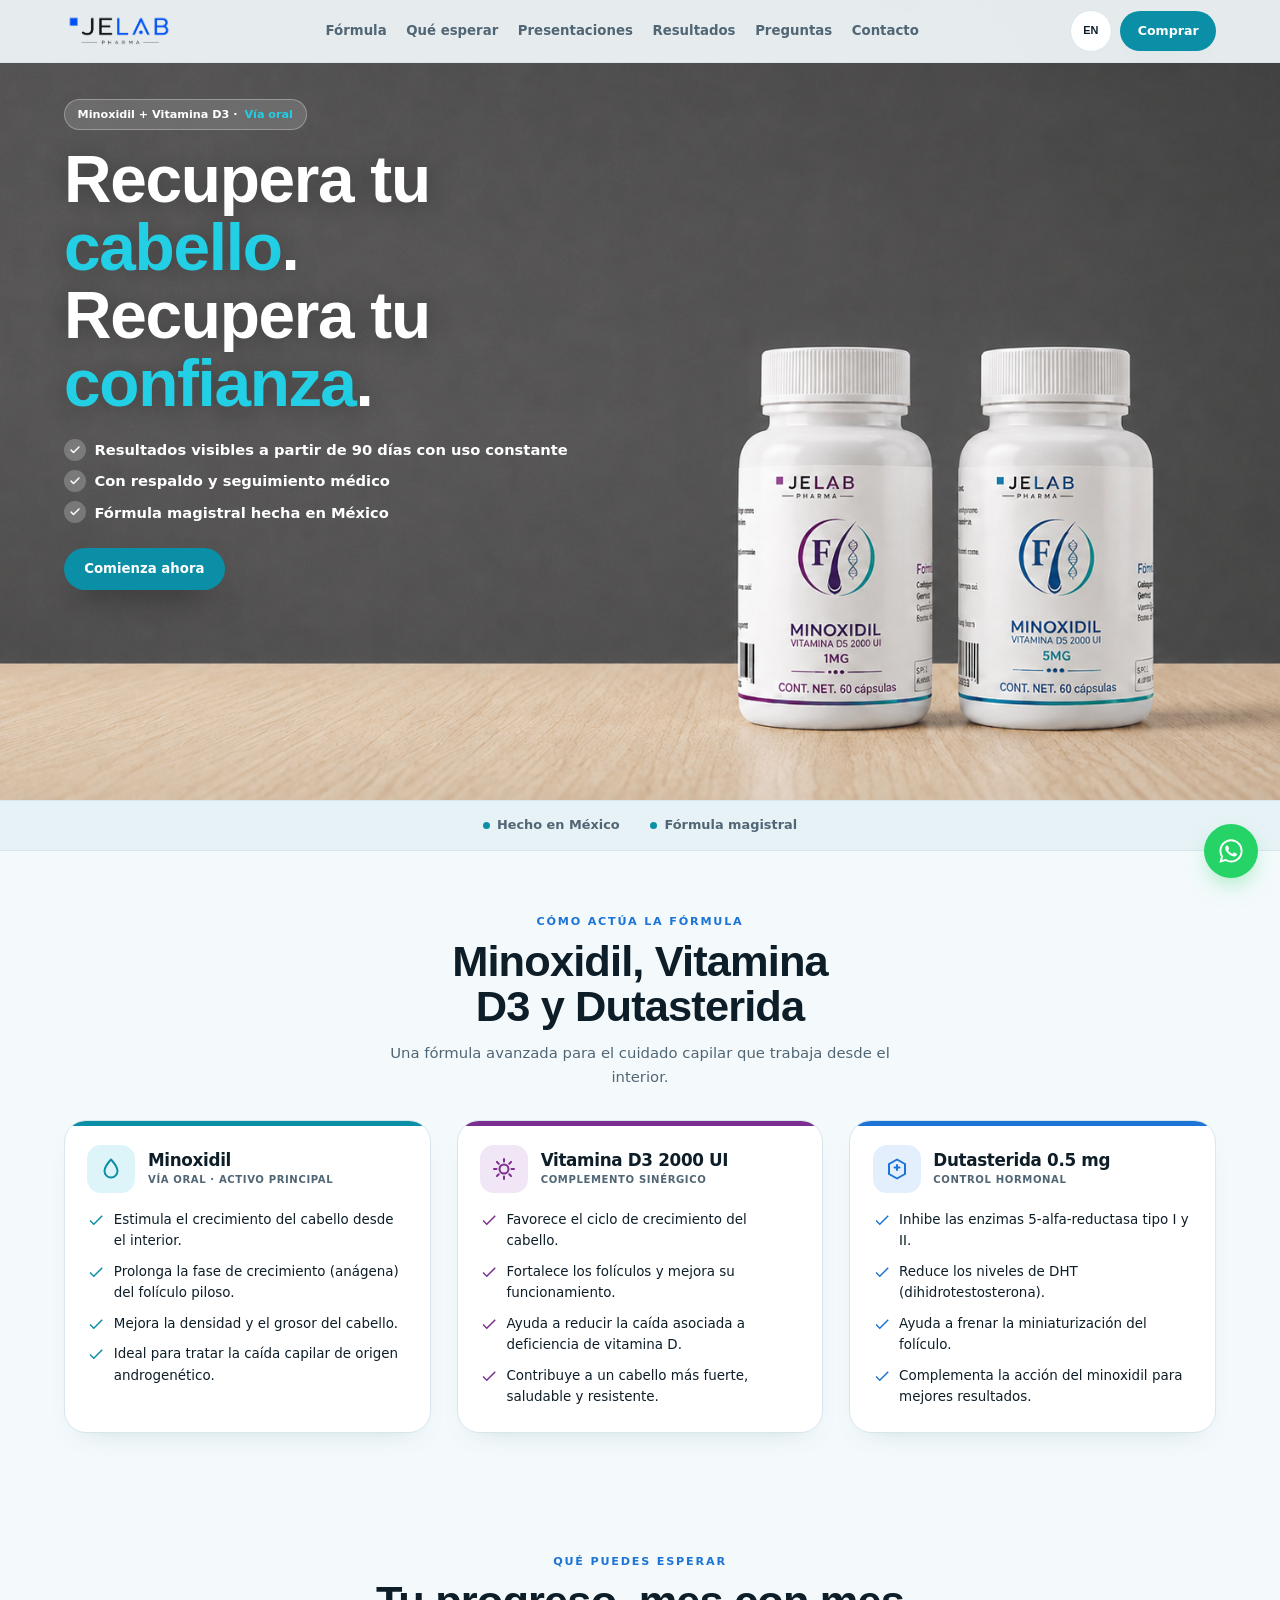
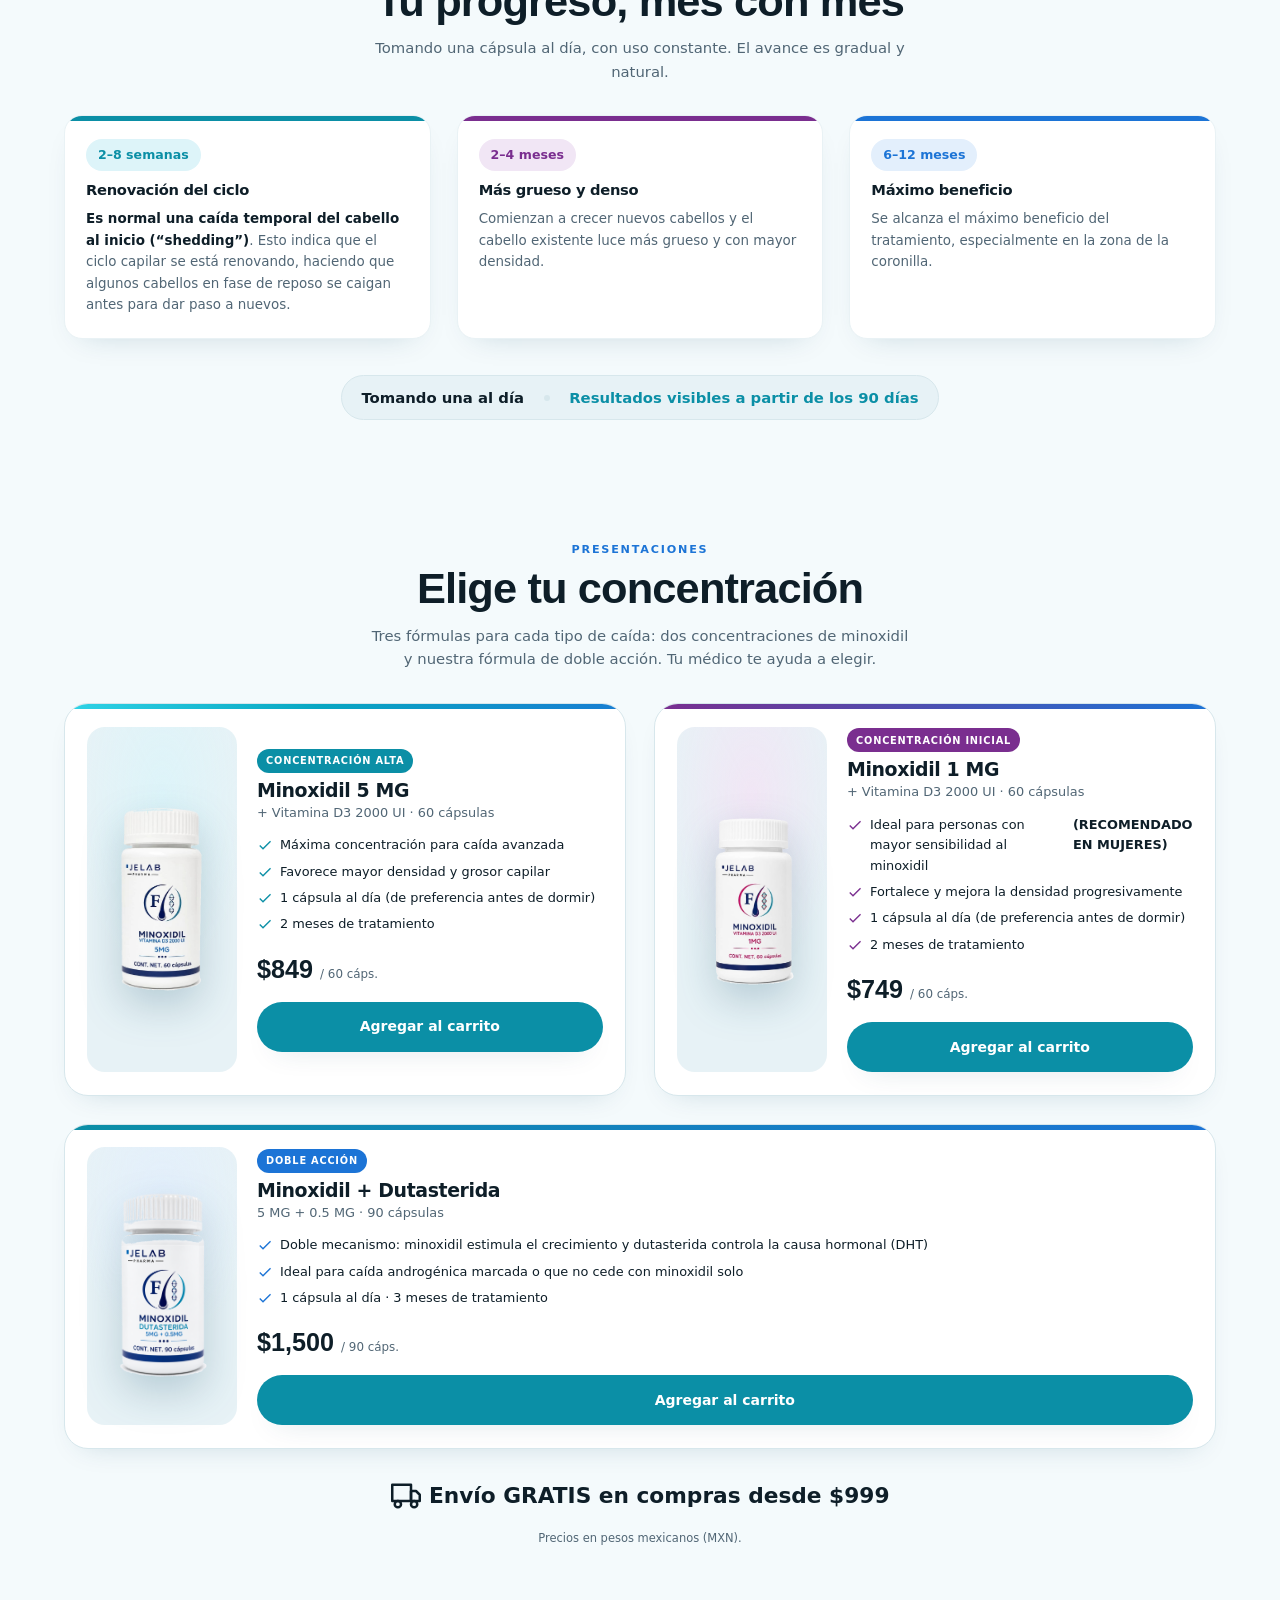
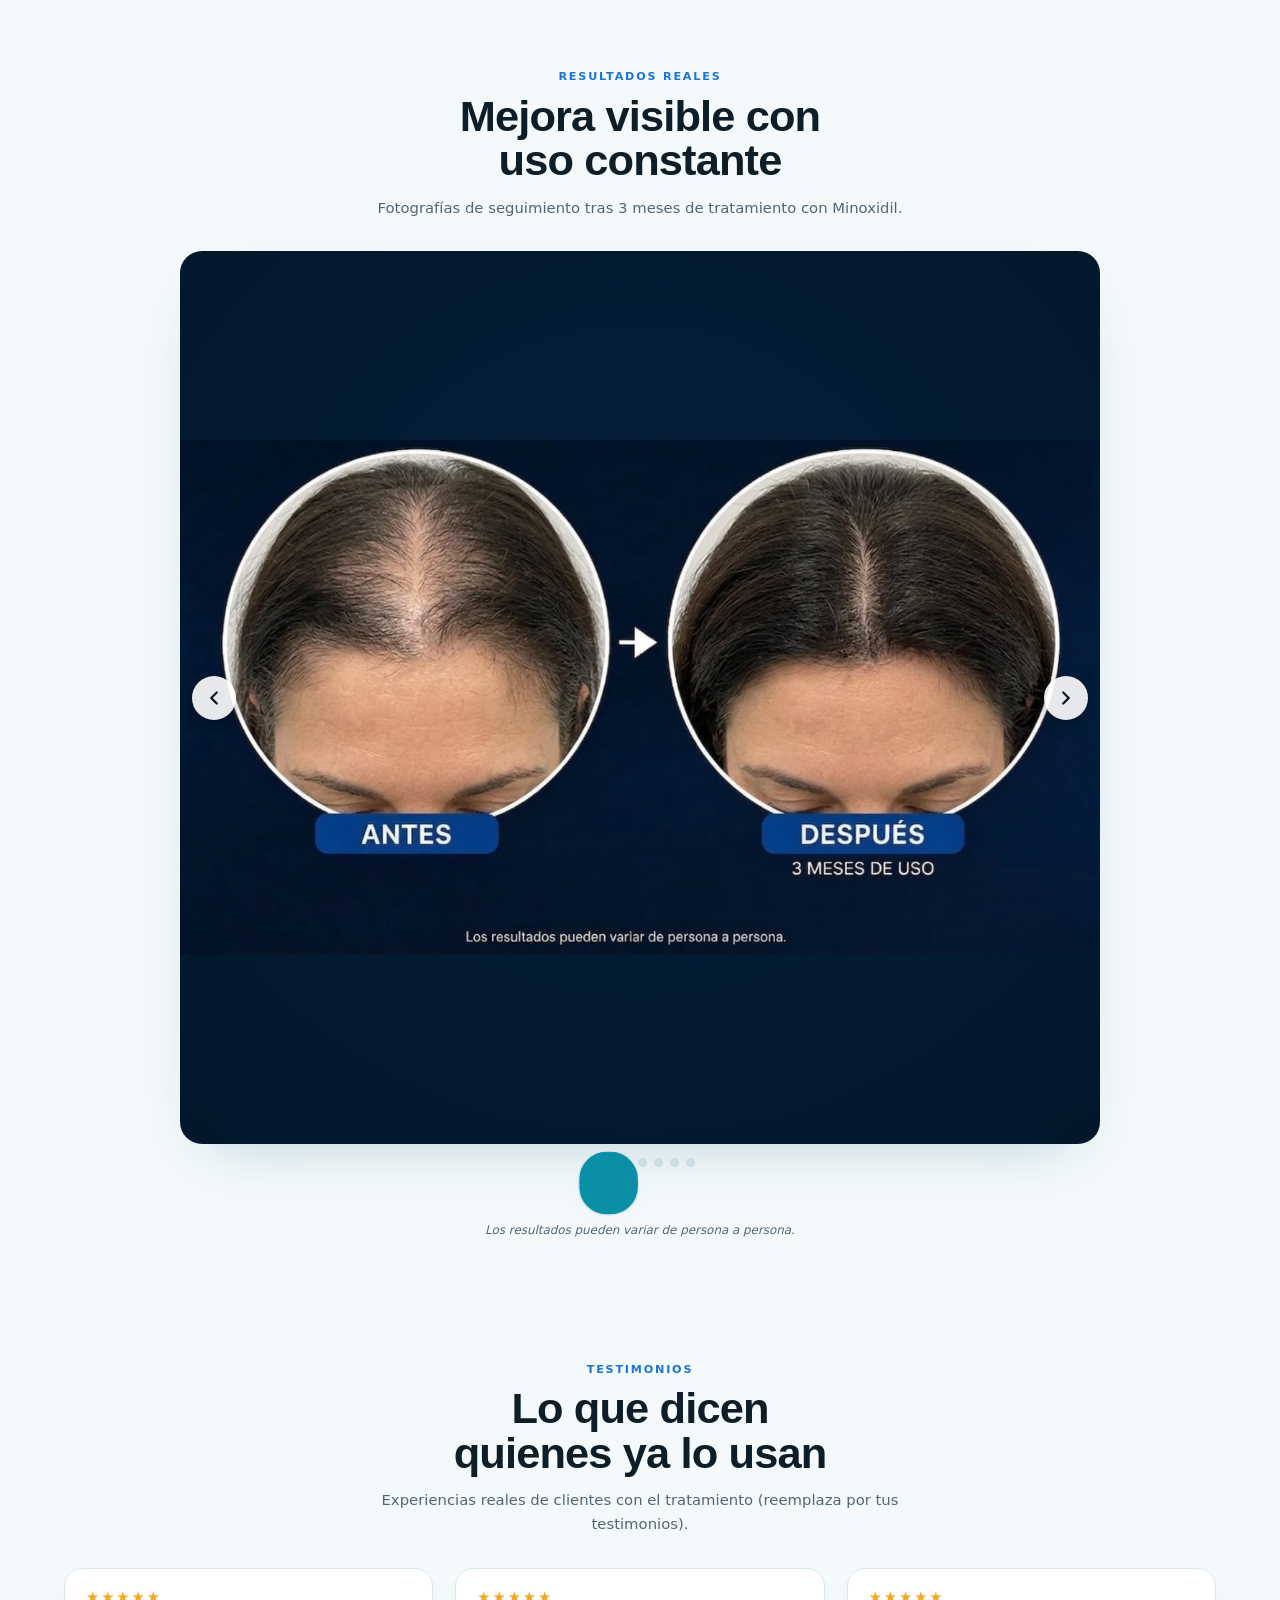
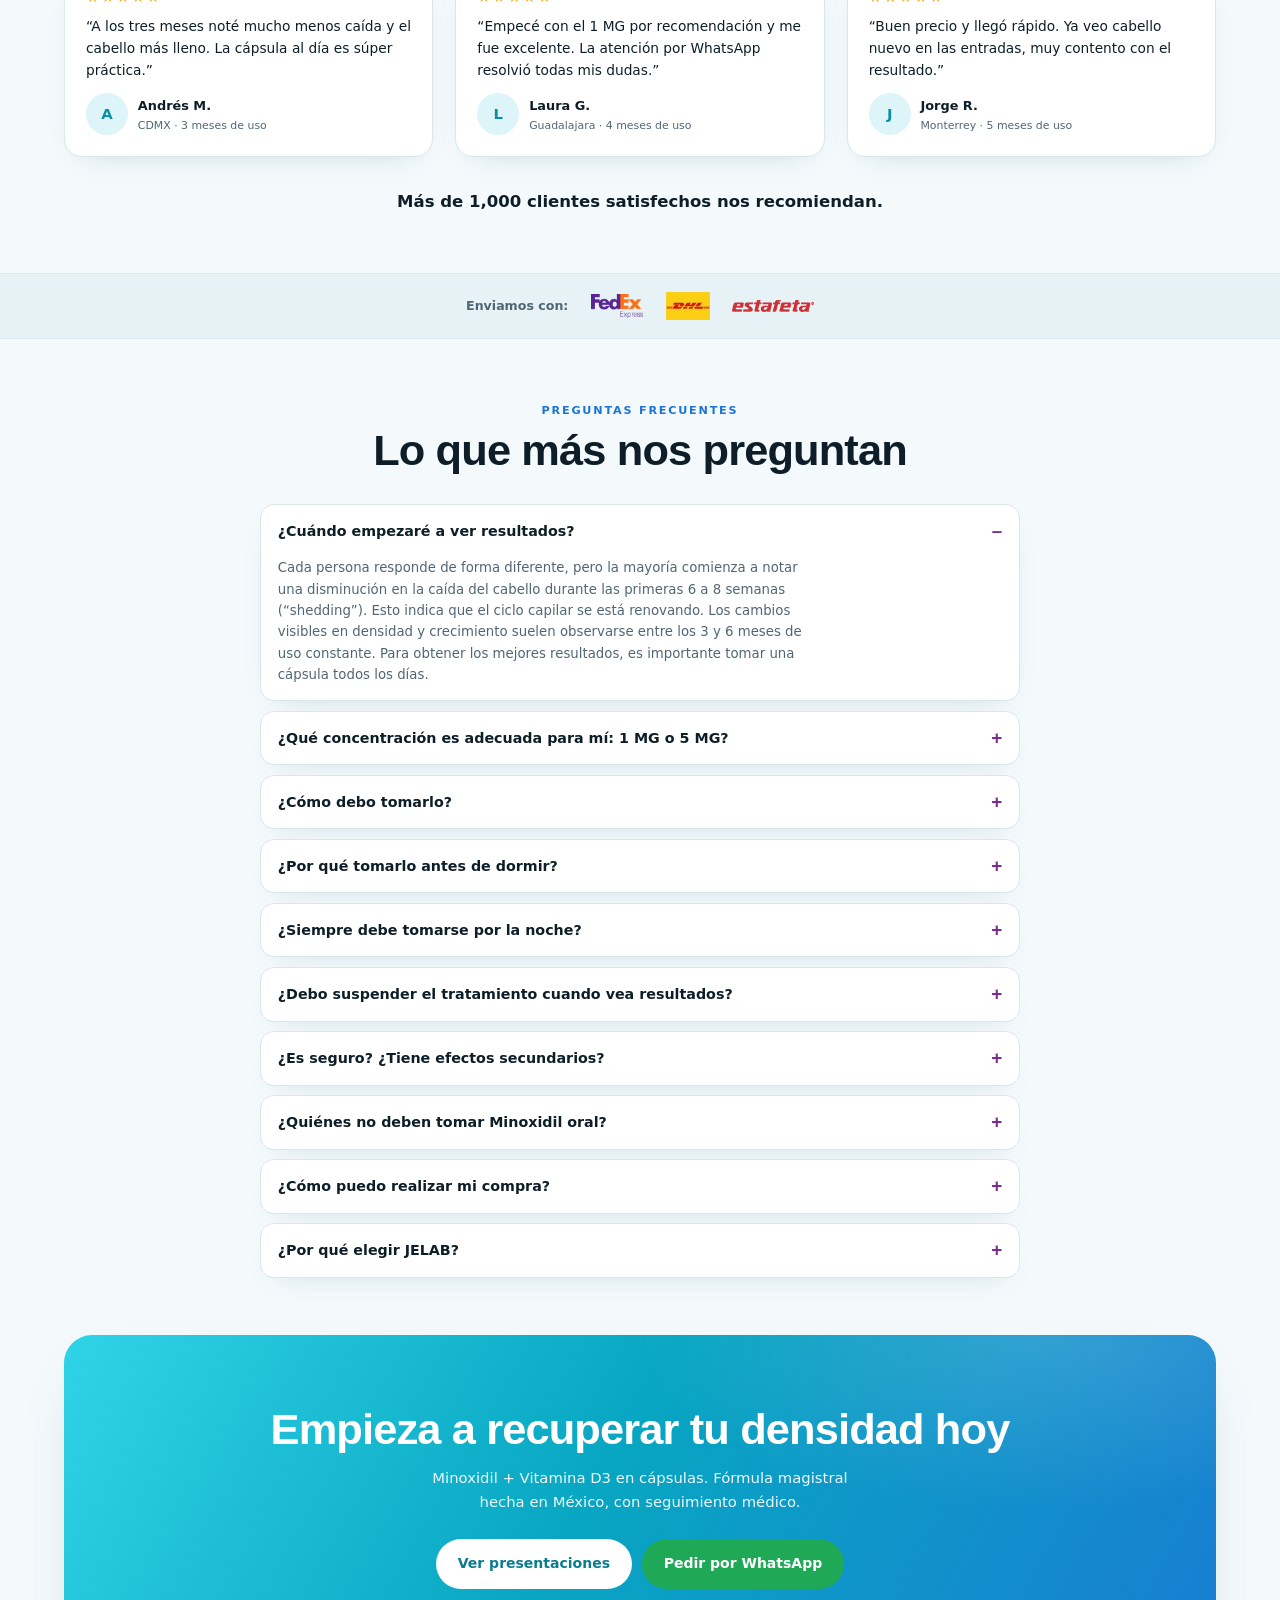
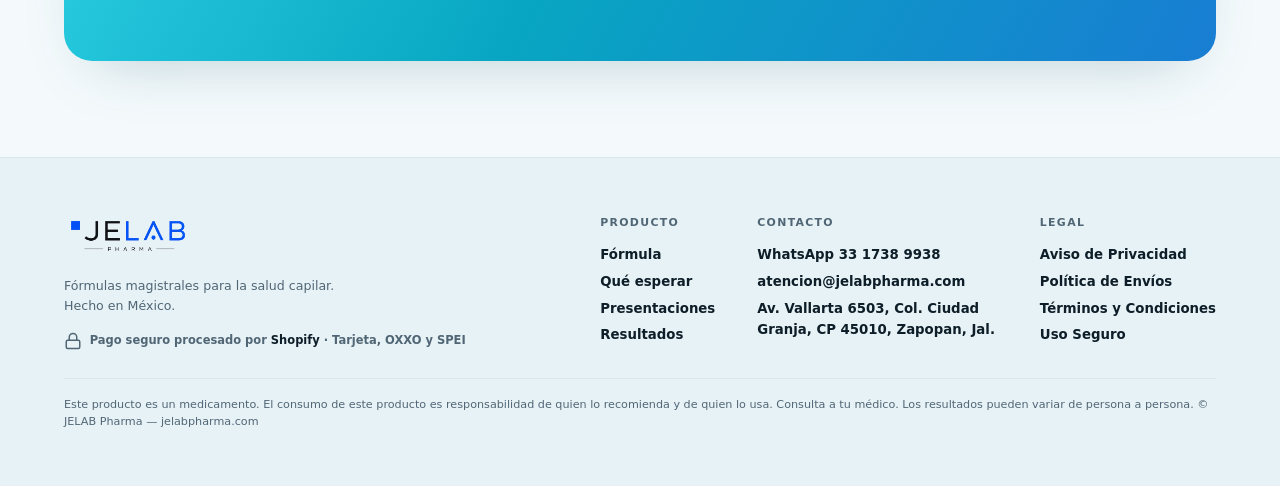
==== index.html @ 56bf8a20 "Dutasterida: fondo transparente + cuadrito de activo en la fórmula - assets/dutasterida.png: quita e" ====
<!doctype html>
<html lang="es">
<head>
<meta charset="utf-8">
<meta name="viewport" content="width=device-width, initial-scale=1">
<meta name="theme-color" content="#F4FAFC">
<title>Minoxidil oral + Vitamina D3 en cápsulas | JELAB Pharma México</title>
<meta name="description" content="Minoxidil oral con Vitamina D3 en cápsulas: una toma al día para frenar la caída y recuperar densidad del cabello. Fórmula magistral hecha en México. Envío a todo el país.">
<meta name="keywords" content="minoxidil, minoxidil oral, minoxidil en cápsulas, minoxidil pastillas, minoxidil con vitamina D3, minoxidil 5 mg, minoxidil 1 mg, caída del cabello, tratamiento capilar, alopecia, minoxidil México, JELAB Pharma">
<meta name="author" content="JELAB Pharma">
<meta name="robots" content="index, follow, max-image-preview:large">
<link rel="canonical" href="https://jelabpharma.com/">
<link rel="icon" href="favicon.png">

<!-- Meta (Facebook) Pixel Code -->
<script>
!function(f,b,e,v,n,t,s)
{if(f.fbq)return;n=f.fbq=function(){n.callMethod?
n.callMethod.apply(n,arguments):n.queue.push(arguments)};
if(!f._fbq)f._fbq=n;n.push=n;n.loaded=!0;n.version='2.0';
n.queue=[];t=b.createElement(e);t.async=!0;
t.src=v;s=b.getElementsByTagName(e)[0];
s.parentNode.insertBefore(t,s)}(window, document,'script',
'https://connect.facebook.net/en_US/fbevents.js');
fbq('init', '4634208460238734');
fbq('track', 'PageView');
</script>
<noscript><img height="1" width="1" style="display:none"
src="https://www.facebook.com/tr?id=4634208460238734&ev=PageView&noscript=1"/></noscript>
<!-- End Meta Pixel Code -->

<!-- Open Graph / redes sociales -->
<meta property="og:type" content="website">
<meta property="og:site_name" content="JELAB Pharma">
<meta property="og:title" content="Minoxidil oral + Vitamina D3 en cápsulas | JELAB Pharma">
<meta property="og:description" content="Minoxidil oral con Vitamina D3, una toma al día para frenar la caída y recuperar densidad. Fórmula magistral hecha en México.">
<meta property="og:url" content="https://jelabpharma.com/">
<meta property="og:image" content="https://jelabpharma.com/assets/hero-desktop.png">
<meta property="og:locale" content="es_MX">
<meta name="twitter:card" content="summary_large_image">
<meta name="twitter:title" content="Minoxidil oral + Vitamina D3 en cápsulas | JELAB Pharma">
<meta name="twitter:description" content="Minoxidil oral con Vitamina D3, una toma al día. Fórmula magistral hecha en México.">
<meta name="twitter:image" content="https://jelabpharma.com/assets/hero-desktop.png">

<!-- Datos estructurados (para que Google entienda tu marca y productos) -->
<script type="application/ld+json">
{
  "@context":"https://schema.org",
  "@graph":[
    {
      "@type":"Organization",
      "@id":"https://jelabpharma.com/#org",
      "name":"JELAB Pharma",
      "url":"https://jelabpharma.com/",
      "logo":"https://jelabpharma.com/assets/logo-jelab.png",
      "email":"atencion@jelabpharma.com",
      "address":{"@type":"PostalAddress","streetAddress":"Av. Vallarta 6503, Col. Ciudad Granja","addressLocality":"Zapopan","addressRegion":"Jalisco","postalCode":"45010","addressCountry":"MX"},
      "contactPoint":{"@type":"ContactPoint","telephone":"+52-33-1738-9938","contactType":"customer service","areaServed":"MX","availableLanguage":["es"]}
    },
    {
      "@type":"WebSite",
      "@id":"https://jelabpharma.com/#website",
      "url":"https://jelabpharma.com/",
      "name":"JELAB Pharma",
      "inLanguage":"es-MX",
      "publisher":{"@id":"https://jelabpharma.com/#org"}
    },
    {
      "@type":"Product",
      "name":"Minoxidil 5 MG + Vitamina D3 2000 UI — 60 cápsulas",
      "image":"https://jelabpharma.com/assets/img04.png",
      "description":"Minoxidil oral 5 mg con Vitamina D3 2000 UI. Una cápsula al día para caída avanzada. 60 cápsulas (2 meses de tratamiento).",
      "brand":{"@type":"Brand","name":"JELAB Pharma"},
      "category":"Tratamiento capilar",
      "offers":{"@type":"Offer","price":"849","priceCurrency":"MXN","availability":"https://schema.org/InStock","url":"https://jelabpharma.com/tienda.html"}
    },
    {
      "@type":"Product",
      "name":"Minoxidil 1 MG + Vitamina D3 2000 UI — 60 cápsulas",
      "image":"https://jelabpharma.com/assets/img06.png",
      "description":"Minoxidil oral 1 mg con Vitamina D3 2000 UI, ideal para mayor sensibilidad (recomendado en mujeres). 60 cápsulas (2 meses de tratamiento).",
      "brand":{"@type":"Brand","name":"JELAB Pharma"},
      "category":"Tratamiento capilar",
      "offers":{"@type":"Offer","price":"749","priceCurrency":"MXN","availability":"https://schema.org/InStock","url":"https://jelabpharma.com/tienda.html"}
    },
    {
      "@type":"Product",
      "name":"Minoxidil 5 MG + Dutasterida 0.5 MG — 90 cápsulas",
      "image":"https://jelabpharma.com/assets/dutasterida.png",
      "description":"Fórmula de doble acción: Minoxidil 5 mg estimula el crecimiento y Dutasterida 0.5 mg controla la causa hormonal (reduce DHT). Para caída de origen androgénico. 90 cápsulas.",
      "brand":{"@type":"Brand","name":"JELAB Pharma"},
      "category":"Tratamiento capilar",
      "offers":{"@type":"Offer","price":"1500","priceCurrency":"MXN","availability":"https://schema.org/InStock","url":"https://jelabpharma.com/tienda.html"}
    }
  ]
}
</script>
<style>
  /* ====================== TOKENS (aqua · solo claro) ====================== */
  :root{
    color-scheme: light;
    --bg:#F4FAFC;          /* blanco frío */
    --bg-2:#E7F2F6;        /* banda aqua sutil */
    --surface:#FFFFFF;     /* tarjetas */
    --tint-v:#DDF4F9;      /* tinte aqua muy claro */
    --tint-m:#E3EFFC;      /* tinte azul muy claro */
    --ink:#0E1E28;         /* casi negro azulado */
    --ink-2:#516675;
    --violet:#0B8FA6;      /* AQUA principal */
    --violet-bright:#22CFE4;
    --magenta:#1C74D6;     /* AZUL acento */
    --plum:#7A2E8F;        /* MORADO de marca (PDF) · solo detalles */
    --plum-tint:#F1E6F5;   /* tinte morado muy claro */
    --line:#D7E7EC;
    --line-2:#E9F2F5;
    --shadow:0 24px 60px -30px rgba(10,70,95,.28);
    --shadow-sm:0 12px 30px -18px rgba(10,70,95,.22);
    --grad:linear-gradient(120deg,#2FD3E6 0%,#08A6C2 46%,#1C74D6 112%);

    --display:"Arial Black","Arial Bold",Arial,system-ui,sans-serif;
    --sans:system-ui,-apple-system,"Segoe UI",Roboto,Helvetica,Arial,sans-serif;
    --edge:clamp(20px,5vw,72px);
    --maxw:1280px;
  }

  /* ====================== BASE ====================== */
  *{box-sizing:border-box}
  html{scroll-behavior:smooth;font-size:87.5%}   /* zoom-out global (~14px base) */
  body{margin:0;background:var(--bg);color:var(--ink);font-family:var(--sans);font-size:1.06rem;
    line-height:1.6;-webkit-font-smoothing:antialiased;overflow-x:hidden}
  h1,h2,h3{font-family:var(--display);font-weight:900;letter-spacing:-.02em;line-height:1.03;text-wrap:balance;margin:0}
  p{margin:0}
  a{color:inherit;text-decoration:none}
  img{max-width:100%;display:block}
  .wrap{max-width:var(--maxw);margin:0 auto;padding-inline:var(--edge)}
  .eyebrow{font-weight:700;font-size:.8rem;letter-spacing:.16em;text-transform:uppercase;color:var(--magenta)}
  .tnum{font-variant-numeric:tabular-nums}

  /* logo oficial JELAB (imagen) */
  .brand{display:inline-flex;align-items:center;text-decoration:none}
  .brand img{height:38px;width:auto;display:block}
  .foot-brand .brand img{height:44px}

  /* botones */
  .btn{display:inline-flex;align-items:center;gap:.5rem;font-weight:700;font-size:1rem;
    padding:.85rem 1.4rem;border-radius:999px;border:2px solid transparent;cursor:pointer;
    transition:transform .15s ease, box-shadow .15s ease, background .15s ease, filter .15s ease}
  .btn:focus-visible{outline:3px solid var(--violet-bright);outline-offset:3px}
  .btn-sm{font-size:.9rem;padding:.55rem 1.1rem;font-weight:600}
  .btn-primary{background:var(--violet);color:#fff;box-shadow:var(--shadow-sm)}
  .btn-primary:hover{transform:translateY(-2px);background:var(--violet-bright)}
  .btn-ghost{background:transparent;color:var(--ink);border-color:var(--line)}
  .btn-ghost:hover{border-color:var(--violet);color:var(--violet)}
  .btn-wa{background:#1FA855;color:#fff}
  .btn-wa:hover{transform:translateY(-2px);filter:brightness(1.07)}
  .btn-white{background:#fff;color:#0B7C90}
  .btn-white:hover{transform:translateY(-2px)}

  /* ====================== HEADER (transparente sobre el hero, blanco al scroll) ====================== */
  header.site{position:fixed;top:0;left:0;right:0;z-index:40;
    background:color-mix(in srgb,var(--bg) 92%,transparent);
    backdrop-filter:saturate(1.2) blur(10px);border-bottom:1px solid var(--line);
    transition:background .3s ease, border-color .3s ease, backdrop-filter .3s ease}
  .nav{display:flex;align-items:center;justify-content:space-between;gap:1rem;padding-block:.7rem}
  .nav-links{display:flex;gap:1.4rem;font-weight:600;font-size:.95rem;color:var(--ink-2)}
  .nav-links a:hover{color:var(--violet)}
  @media (max-width:860px){.nav-links{display:none}}
  section[id]{scroll-margin-top:74px}

  /* menú hamburguesa (móvil) */
  .nav-toggle{display:none;width:42px;height:42px;border-radius:999px;border:1.5px solid var(--line);
    background:var(--surface);color:var(--ink);cursor:pointer;place-items:center;
    transition:border-color .15s ease,color .15s ease}
  .nav-toggle:hover{border-color:var(--violet);color:var(--violet)}
  .nav-toggle[aria-expanded="true"]{border-color:var(--violet);color:var(--violet)}
  .nav-toggle svg{width:22px;height:22px}
  .mobile-nav{display:flex;flex-direction:column;background:var(--surface);
    border-top:1px solid transparent;padding:0 var(--edge);
    max-height:0;opacity:0;overflow:hidden;transform:translateY(-6px);pointer-events:none;
    transition:max-height .34s ease, opacity .26s ease, transform .34s ease, padding .34s ease, border-color .34s ease}
  .mobile-nav.open{max-height:80vh;opacity:1;transform:translateY(0);pointer-events:auto;
    padding:.3rem var(--edge) .8rem;border-top-color:var(--line)}
  .mobile-nav a{padding:.85rem .2rem;font-weight:700;font-size:1rem;color:var(--ink);
    border-bottom:1px solid var(--line-2)}
  .mobile-nav a:last-child{border-bottom:none}
  .mobile-nav a:hover{color:var(--violet)}
  @media (min-width:861px){.mobile-nav{display:none}}
  @media (max-width:860px){
    .nav-toggle{display:grid}
    .nav-buy{display:none}
  }

  .brand img{transition:filter .3s ease}
  .lang-btn{display:inline-grid;place-items:center;width:42px;height:42px;border-radius:999px;
    border:1.5px solid var(--line);background:var(--surface);color:var(--ink);
    font-weight:800;font-size:.78rem;cursor:pointer;line-height:1;
    transition:border-color .15s ease,color .15s ease}
  .lang-btn:hover{border-color:var(--violet);color:var(--violet)}

  /* ====================== HERO (imagen de fondo + blur al scroll) ====================== */
  .hero{position:relative;min-height:min(92vh,800px);display:flex;align-items:flex-start;
    overflow:hidden;padding-top:clamp(84px,11vh,130px);padding-bottom:clamp(40px,7vh,90px);isolation:isolate}
  .hero-bg{position:absolute;inset:0;z-index:0;
    background:#d3d5d7 url("assets/hero-desktop.png") center 78%/cover no-repeat;
    transform-origin:50% 50%;will-change:filter,opacity,transform}
  @media (max-width:760px){
    /* respeta el largo real de la imagen vertical (648x1398) */
    .hero{min-height:0;aspect-ratio:648 / 1398}
    .hero-bg{background-image:url("assets/hero-mobile.jpg");
      background-position:center top;background-size:cover}
  }
  .hero > .wrap{width:100%}
  .hero-inner{position:relative;z-index:2;width:min(740px,100%);color:#fff}

  .kicker{display:inline-flex;align-items:center;gap:.5rem;background:rgba(255,255,255,.14);
    border:1px solid rgba(255,255,255,.30);padding:.4rem .9rem;border-radius:999px;font-weight:700;
    font-size:.8rem;color:#fff;margin-bottom:1.15rem;backdrop-filter:blur(6px)}
  .kicker b{color:var(--violet-bright)}
  .hero h1{font-size:clamp(2.1rem,6.4vw,4.7rem);text-wrap:balance;color:#fff;
    text-shadow:0 2px 26px rgba(0,0,0,.30);overflow-wrap:break-word;max-width:13ch}
  .hero h1 .hl{color:var(--violet-bright)}
  .hero .hero-checks{display:flex;flex-direction:column;gap:.55rem;margin-top:1.5rem}
  .hero .hero-checks span{display:flex;align-items:center;gap:.6rem;font-weight:600;
    font-size:clamp(.94rem,1.6vw,1.05rem);color:#fff}
  .hero .hero-checks .ck{width:22px;height:22px;border-radius:50%;background:rgba(255,255,255,.22);
    color:#fff;display:grid;place-items:center;flex:0 0 auto}
  .hero-cta{display:flex;flex-wrap:wrap;gap:.7rem;margin-top:1.7rem}
  .hero-cta .btn{padding:.6rem 1.3rem;font-size:.95rem}
  .hero .btn-primary{background:var(--violet);box-shadow:0 16px 34px -14px rgba(0,0,0,.6)}
  .hero .btn-primary:hover{background:var(--violet-bright)}
  .hero .btn-light{background:rgba(255,255,255,.94);color:var(--ink)}
  .hero .btn-light:hover{background:#fff;transform:translateY(-2px)}
  @media (max-width:520px){
    .hero h1{font-size:2rem}
    .hero .hero-checks span{font-size:.86rem}
    .hero-inner{max-width:100%}
  }
  .hero-price{margin-top:1.15rem;display:flex;align-items:baseline;gap:.35rem;color:#fff;
    text-shadow:0 2px 14px rgba(0,0,0,.5)}
  .hero-price .from{font-weight:700;font-size:.66rem;letter-spacing:.12em;text-transform:uppercase;opacity:.88}
  .hero-price b{font-family:var(--display);font-weight:900;line-height:1;
    font-size:clamp(1.15rem,2vw,1.4rem);letter-spacing:-.01em}
  .hero-price .per{font-weight:600;font-size:.8rem;opacity:.9}

  /* ====================== TIRA DE CONFIANZA ====================== */
  .trust{background:var(--bg-2);border-block:1px solid var(--line)}
  .trust ul{list-style:none;margin:0;padding:1rem 0;display:flex;flex-wrap:wrap;gap:.6rem 2.2rem;
    justify-content:center;font-weight:700;font-size:.92rem;color:var(--ink-2)}
  .trust li{display:flex;align-items:center;gap:.5rem}
  .trust .dot{width:7px;height:7px;border-radius:50%;background:var(--violet)}

  /* ====================== SECCIONES ====================== */
  section.pad{padding-block:clamp(32px,4.5vw,58px)}
  .sec-head{text-align:center;max-width:min(58ch,100%);margin:0 auto clamp(20px,3vw,32px)}
  .sec-head h2{font-size:clamp(2rem,4.4vw,3.1rem);margin-top:.5rem}
  .sec-head p{margin-top:.9rem;color:var(--ink-2)}

  /* beneficios */
  .benefits{display:grid;grid-template-columns:repeat(3,1fr);gap:14px}
  @media (max-width:800px){.benefits{grid-template-columns:1fr}}
  .benefit{background:var(--surface);border:1px solid var(--line-2);border-radius:18px;
    padding:1.6rem 1.5rem;display:flex;flex-direction:column;gap:.6rem;box-shadow:var(--shadow-sm)}
  .benefit .ic{width:44px;height:44px;border-radius:12px;background:var(--tint-v);
    display:grid;place-items:center;color:var(--violet)}
  .benefit h3{font-family:var(--sans);font-weight:800;font-size:1.08rem;letter-spacing:0}
  .benefit p{color:var(--ink-2);font-size:.95rem}

  /* presentaciones — tarjetas cool con acento */
  .plans{display:grid;grid-template-columns:1fr 1fr;gap:clamp(18px,3vw,28px);align-items:stretch}
  @media (max-width:760px){.plans{grid-template-columns:1fr}}
  .plan{background:var(--surface);border:1px solid var(--line);border-radius:24px;
    padding:clamp(1.1rem,2.5vw,1.6rem);display:grid;grid-template-columns:clamp(104px,30%,150px) 1fr;
    gap:clamp(1rem,2.5vw,1.4rem);align-items:center;box-shadow:var(--shadow-sm);position:relative;overflow:hidden;
    transition:transform .2s ease, box-shadow .2s ease, border-color .2s ease}
  .plan:hover{transform:translateY(-4px);box-shadow:var(--shadow)}
  .plan.alta:hover{border-color:var(--violet)}
  .plan.inicial:hover{border-color:var(--plum)}
  .plan::before{content:"";position:absolute;inset:0 0 auto 0;height:5px}
  .plan.alta::before{background:var(--grad)}
  .plan.inicial::before{background:linear-gradient(90deg,var(--plum),var(--magenta))}
  @media (max-width:480px){.plan{grid-template-columns:1fr;text-align:center;justify-items:center}}
  .plan .pic{border-radius:18px;padding:clamp(.6rem,2vw,1rem);display:grid;place-items:center;align-self:stretch;
    background:radial-gradient(80% 70% at 50% 20%, var(--tint-v), transparent 75%), var(--bg-2)}
  .plan.inicial .pic{background:radial-gradient(80% 70% at 50% 20%, var(--plum-tint), transparent 75%), var(--bg-2)}
  .plan .pic img{height:clamp(140px,22vw,190px);width:auto;object-fit:contain;
    filter:drop-shadow(0 16px 20px rgba(10,70,95,.22))}
  .plan .tag{display:inline-block;font-weight:800;font-size:.7rem;letter-spacing:.08em;text-transform:uppercase;
    padding:.3rem .65rem;border-radius:999px;margin-bottom:.55rem;color:#fff}
  .plan.alta .tag{background:var(--violet)}
  .plan.inicial .tag{background:var(--plum)}
  .plan h3{font-family:var(--sans);font-weight:900;font-size:clamp(1.15rem,2.6vw,1.35rem)}
  .plan .dose{color:var(--ink-2);font-size:clamp(.82rem,1.6vw,.92rem);margin-top:.2rem}
  .plan ul{list-style:none;margin:.85rem 0 1rem;padding:0;display:flex;flex-direction:column;gap:.4rem;
    font-size:clamp(.85rem,1.7vw,.92rem);color:var(--ink)}
  .plan ul li{display:flex;gap:.5rem;align-items:flex-start;text-align:left}
  .plan ul li::before{content:"";flex:0 0 auto;width:16px;height:16px;margin-top:2px;border-radius:50%;
    background:var(--violet);
    -webkit-mask:url("data:image/svg+xml,%3Csvg xmlns='http://www.w3.org/2000/svg' viewBox='0 0 24 24'%3E%3Cpath fill='black' d='M9 16.2 4.8 12l-1.4 1.4L9 19 21 7l-1.4-1.4z'/%3E%3C/svg%3E") center/contain no-repeat;
    mask:url("data:image/svg+xml,%3Csvg xmlns='http://www.w3.org/2000/svg' viewBox='0 0 24 24'%3E%3Cpath fill='black' d='M9 16.2 4.8 12l-1.4 1.4L9 19 21 7l-1.4-1.4z'/%3E%3C/svg%3E") center/contain no-repeat}
  .plan.inicial ul li::before{background:var(--plum)}
  .plan.doble{grid-column:1 / -1}
  .plan.doble:hover{border-color:var(--magenta)}
  .plan.doble::before{background:linear-gradient(90deg,var(--violet),var(--magenta))}
  .plan.doble .pic{background:radial-gradient(80% 70% at 50% 20%, var(--tint-m), transparent 75%), var(--bg-2)}
  .plan.doble .tag{background:var(--magenta)}
  .plan.doble ul li::before{background:var(--magenta)}
  .plan .price{display:flex;align-items:baseline;gap:.5rem;margin-bottom:.9rem;flex-wrap:wrap;justify-content:inherit}
  .plan .price .big{font-family:var(--display);font-weight:900;font-size:clamp(1.5rem,3vw,1.8rem)}
  .plan .price .per{font-size:.85rem;color:var(--ink-2)}
  .plan .add-cart{width:100%;justify-content:center}
  .note-price{text-align:center;margin-top:.6rem;font-size:.82rem;color:var(--ink-2)}
  .free-ship{display:flex;align-items:center;gap:.6rem;width:max-content;max-width:100%;
    margin:1.6rem auto 0;padding:.7rem 1.4rem;border-radius:999px;
    background:color-mix(in srgb,var(--ok) 12%,transparent);
    border:1.6px solid color-mix(in srgb,var(--ok) 34%,transparent);
    color:var(--ok);font-weight:800;font-size:clamp(1.1rem,3vw,1.55rem);text-align:center;line-height:1.15}
  .free-ship svg{width:clamp(24px,4vw,30px);height:clamp(24px,4vw,30px);flex:0 0 auto}

  /* resultados */
  .results-card{max-width:920px;margin:0 auto;border-radius:22px;overflow:hidden;
    box-shadow:var(--shadow);border:1px solid var(--line)}
  .results-card img{width:100%;height:auto}
  .results-note{text-align:center;color:var(--ink-2);font-size:.85rem;margin-top:1rem;font-style:italic}

  /* carrusel antes / después */
  .ba-carousel{position:relative;max-width:920px;margin:0 auto;border-radius:22px;overflow:hidden;
    box-shadow:var(--shadow);background:radial-gradient(130% 130% at 50% 42%, #04203a 0%, #01101f 100%)}
  .ba-track{display:flex;transition:transform .5s cubic-bezier(.4,0,.2,1);will-change:transform}
  .ba-slide{min-width:100%;aspect-ratio:16/9;display:grid;place-items:center}
  .ba-slide img{width:100%;height:100%;object-fit:contain}
  .ba-arrow{position:absolute;top:50%;transform:translateY(-50%);z-index:2;width:44px;height:44px;
    border:none;border-radius:50%;background:rgba(255,255,255,.9);color:#01101f;cursor:pointer;
    display:grid;place-items:center;box-shadow:0 6px 18px -4px rgba(0,0,0,.4);
    transition:background .15s ease,transform .15s ease}
  .ba-arrow:hover{background:#fff;transform:translateY(-50%) scale(1.06)}
  .ba-arrow svg{width:22px;height:22px}
  .ba-arrow.prev{left:12px}.ba-arrow.next{right:12px}
  @media (max-width:520px){.ba-arrow{width:38px;height:38px}.ba-arrow svg{width:19px;height:19px}}
  .ba-dots{display:flex;gap:.5rem;justify-content:center;margin-top:1rem}
  .ba-dot{width:9px;height:9px;padding:0;border:none;border-radius:50%;background:var(--line);
    cursor:pointer;transition:background .15s ease,transform .15s ease}
  .ba-dot.active{background:var(--violet);transform:scale(1.3)}

  /* testimonios */
  .tst{display:grid;grid-template-columns:repeat(3,1fr);gap:clamp(14px,2.5vw,22px)}
  @media (max-width:820px){.tst{grid-template-columns:1fr}}
  .tst-card{background:var(--surface);border:1px solid var(--line);border-radius:18px;padding:1.5rem;
    box-shadow:var(--shadow-sm);display:flex;flex-direction:column;gap:.8rem}
  .tst-stars{color:#F5A623;font-size:1.05rem;letter-spacing:2px;line-height:1}
  .tst-card p{color:var(--ink);font-size:.98rem}
  .tst-who{display:flex;align-items:center;gap:.7rem;margin-top:auto}
  .tst-who .av{width:42px;height:42px;border-radius:50%;background:var(--tint-v);color:var(--violet);
    display:grid;place-items:center;font-weight:900;flex:0 0 auto}
  .tst-who b{font-size:.92rem}
  .tst-who small{display:block;color:var(--ink-2);font-size:.78rem}
  .tst-translated{display:none;margin-top:-.5rem;color:var(--ink-2);font-size:.72rem;font-style:italic}
  html[lang="en"] .tst-translated{display:block}
  .tst-recommend{text-align:center;margin-top:clamp(20px,3.5vw,32px);font-weight:800;
    font-size:clamp(1rem,2.2vw,1.18rem);color:var(--ink)}

  /* tira de confianza (envíos / calidad) */
  .confia{background:var(--bg-2);border-block:1px solid var(--line)}
  .confia .row{display:flex;flex-wrap:wrap;gap:.8rem 1.6rem;align-items:center;justify-content:center;padding-block:1.3rem}
  .confia .lbl{font-weight:800;color:var(--ink-2);font-size:.9rem}
  .confia .badge{border:1px dashed var(--line);border-radius:10px;padding:.5rem .95rem;color:var(--ink-2);
    font-weight:800;font-size:.85rem;background:var(--surface)}
  /* cada logo se calibra por separado (tienen proporciones muy distintas) */
  .confia .carrier{width:auto;height:auto;opacity:.92;transition:opacity .2s ease}
  .confia .carrier:hover{opacity:1}
  .confia .carrier.fedex{max-height:24px;max-width:66px}
  .confia .carrier.dhl{max-height:28px;max-width:48px}
  .confia .carrier.estafeta{max-height:16px;max-width:82px}
  .confia .sep{width:1px;height:26px;background:var(--line)}

  /* cómo actúa — activos (estilo flyer) */
  .actives{display:grid;grid-template-columns:repeat(auto-fit,minmax(260px,1fr));gap:clamp(18px,3vw,26px)}
  @media (max-width:760px){.actives{grid-template-columns:1fr}}
  .active{background:var(--surface);border:1px solid var(--line);border-radius:22px;
    padding:1.7rem 1.6rem;box-shadow:var(--shadow-sm);position:relative;overflow:hidden}
  .active::before{content:"";position:absolute;inset:0 0 auto 0;height:5px;background:var(--violet)}
  .active.d3::before{background:var(--plum)}
  .active-head{display:flex;align-items:center;gap:.9rem;margin-bottom:1.1rem}
  .active-head .ic{width:48px;height:48px;border-radius:14px;display:grid;place-items:center;flex:0 0 auto;
    background:var(--tint-v);color:var(--violet)}
  .active.d3 .active-head .ic{background:var(--plum-tint);color:var(--plum)}
  .active.duta::before{background:var(--magenta)}
  .active.duta .active-head .ic{background:var(--tint-m);color:var(--magenta)}
  .active.duta ul li::before{background:var(--magenta)}
  .active-head h3{font-family:var(--sans);font-weight:900;font-size:1.2rem;line-height:1.12}
  .active-head .tag{display:block;font-size:.72rem;font-weight:800;letter-spacing:.06em;
    text-transform:uppercase;color:var(--ink-2);margin-top:.15rem}
  .active ul{list-style:none;margin:0;padding:0;display:flex;flex-direction:column;gap:.65rem}
  .active ul li{display:flex;gap:.6rem;align-items:flex-start;font-size:.96rem;color:var(--ink)}
  .active ul li::before{content:"";flex:0 0 auto;width:18px;height:18px;margin-top:2px;border-radius:50%;
    background:var(--violet);
    -webkit-mask:url("data:image/svg+xml,%3Csvg xmlns='http://www.w3.org/2000/svg' viewBox='0 0 24 24'%3E%3Cpath fill='black' d='M9 16.2 4.8 12l-1.4 1.4L9 19 21 7l-1.4-1.4z'/%3E%3C/svg%3E") center/contain no-repeat;
    mask:url("data:image/svg+xml,%3Csvg xmlns='http://www.w3.org/2000/svg' viewBox='0 0 24 24'%3E%3Cpath fill='black' d='M9 16.2 4.8 12l-1.4 1.4L9 19 21 7l-1.4-1.4z'/%3E%3C/svg%3E") center/contain no-repeat}
  .active.d3 ul li::before{background:var(--plum)}

  /* qué esperar — línea de tiempo */
  .timeline{display:grid;grid-template-columns:repeat(3,1fr);gap:clamp(16px,3vw,26px)}
  @media (max-width:800px){.timeline{grid-template-columns:1fr}}
  .tl-item{background:var(--surface);border:1px solid var(--line-2);border-radius:18px;padding:1.6rem 1.5rem;
    display:flex;flex-direction:column;gap:.8rem;box-shadow:var(--shadow-sm);position:relative;overflow:hidden}
  .tl-item::before{content:"";position:absolute;inset:0 0 auto 0;height:5px;background:var(--violet)}
  .tl-item.t2::before{background:var(--plum)}
  .tl-item.t3::before{background:var(--magenta)}
  .tl-when{display:inline-flex;align-items:center;gap:.5rem;align-self:flex-start;
    background:var(--tint-v);color:var(--violet);font-weight:800;font-size:.9rem;
    padding:.42rem .85rem;border-radius:999px}
  .tl-item.t2 .tl-when{background:var(--plum-tint);color:var(--plum)}
  .tl-item.t3 .tl-when{background:var(--tint-m);color:var(--magenta)}
  .tl-item h3{font-family:var(--sans);font-weight:800;font-size:1.05rem}
  .tl-item p{color:var(--ink-2);font-size:.96rem}
  .strong-plus{font-weight:800;color:var(--ink)}
  .tl-note{margin:clamp(24px,4vw,36px) auto 0;max-width:max-content;display:flex;flex-wrap:wrap;
    gap:.6rem 1.4rem;justify-content:center;align-items:center;background:var(--bg-2);
    border:1px solid var(--line);border-radius:999px;padding:.7rem 1.4rem;font-weight:800;color:var(--ink)}
  .tl-note .p{color:var(--violet)}
  .tl-note .dot{width:6px;height:6px;border-radius:50%;background:var(--line);flex:0 0 auto}

  /* cta final — el único bloque de color (acento aqua) */
  .final{background:var(--grad);color:#fff;border-radius:28px;padding:clamp(36px,6vw,72px);
    text-align:center;box-shadow:var(--shadow);position:relative;overflow:hidden}
  .final::after{content:"";position:absolute;inset:0;
    background:radial-gradient(60% 90% at 85% 0%, rgba(255,255,255,.14), transparent 60%);pointer-events:none}
  .final h2{font-size:clamp(1.9rem,4.4vw,3.1rem);color:#fff;position:relative}
  .final p{margin:1rem auto 0;max-width:46ch;color:rgba(255,255,255,.92);position:relative}
  .final .cta{display:flex;gap:.75rem;justify-content:center;flex-wrap:wrap;margin-top:1.8rem;position:relative}

  /* footer */
  footer.site{background:var(--bg-2);border-top:1px solid var(--line);
    padding-block:clamp(36px,5vw,56px);margin-top:clamp(56px,8vw,96px)}
  .foot-grid{display:flex;flex-wrap:wrap;gap:2rem;justify-content:space-between;align-items:flex-start}
  .foot-brand .wordmark{margin-bottom:.8rem;font-size:1.5rem}
  .foot-brand p{color:var(--ink-2);font-size:.9rem;max-width:34ch}
  .foot-links{display:flex;gap:3rem;flex-wrap:wrap}
  .foot-col h4{font-family:var(--sans);font-size:.78rem;letter-spacing:.12em;text-transform:uppercase;
    color:var(--ink-2);margin:0 0 .7rem}
  .foot-col a{display:block;font-weight:600;color:var(--ink);padding:.2rem 0;font-size:.95rem}
  .foot-col a:hover{color:var(--violet)}
  .foot-legal{margin-top:2rem;padding-top:1.3rem;border-top:1px solid var(--line);
    color:var(--ink-2);font-size:.8rem;line-height:1.5}
  .foot-secure{display:flex;align-items:center;gap:.55rem;margin-top:1.1rem;
    color:var(--ink-2);font-size:.82rem;font-weight:700}
  .foot-secure svg{width:18px;height:18px;color:var(--ok);flex:0 0 auto}
  .foot-secure b{color:var(--ink)}

  /* hero checklist */
  .hero-checks{display:flex;flex-direction:column;gap:.5rem;margin-top:1.4rem}
  .hero-checks span{display:flex;align-items:center;gap:.55rem;font-weight:600;font-size:.94rem;color:var(--ink)}
  .hero-checks .ck{width:20px;height:20px;border-radius:50%;background:var(--tint-v);color:var(--violet);
    display:grid;place-items:center;flex:0 0 auto}

  /* FAQ acordeón */
  .faq{max-width:760px;margin:0 auto;display:flex;flex-direction:column;gap:.7rem}
  .faq details{background:var(--surface);border:1px solid var(--line);border-radius:14px;
    padding:0 1.2rem;box-shadow:var(--shadow-sm)}
  .faq summary{list-style:none;cursor:pointer;padding:1.05rem 0;font-weight:800;font-size:1.02rem;
    display:flex;justify-content:space-between;align-items:center;gap:1rem}
  .faq summary::-webkit-details-marker{display:none}
  .faq summary::after{content:"+";font-family:var(--display);font-size:1.35rem;color:var(--plum);line-height:1}
  .faq details[open] summary::after{content:"\2013"}
  .faq details p{padding:0 0 1.1rem;color:var(--ink-2);font-size:.95rem;margin:0;max-width:64ch}
  .faq details p:last-child{padding-bottom:1.1rem}
  .faq details ul{margin:.1rem 0 1.1rem;padding-left:1.15rem;color:var(--ink-2);font-size:.95rem;
    display:flex;flex-direction:column;gap:.3rem;max-width:64ch}
  .faq details .q-sub{font-weight:800;color:var(--ink);margin:.5rem 0 .25rem;font-size:.96rem}

  /* ====================== BOTÓN FLOTANTE WHATSAPP (minimalista · verde) ====================== */
  .wa-float{position:fixed;right:22px;bottom:22px;z-index:70;display:inline-flex;align-items:center;
    justify-content:center;background:#25D366;color:#fff;border-radius:50%;height:54px;width:54px;
    box-shadow:0 10px 24px -8px rgba(37,211,102,.55);
    transition:transform .18s ease, box-shadow .18s ease, filter .18s ease}
  .wa-float svg{width:28px;height:28px;fill:currentColor;flex:0 0 auto}
  .wa-float:hover{transform:translateY(-2px);filter:brightness(1.06);box-shadow:0 14px 30px -8px rgba(37,211,102,.65)}

  /* ====================== CARRITO (botón + sidebar) ====================== */
  .cart-btn{position:relative;display:inline-grid;place-items:center;width:42px;height:42px;
    border-radius:999px;border:1.5px solid var(--line);background:var(--surface);color:var(--ink);
    cursor:pointer;transition:border-color .15s ease,color .15s ease,transform .15s ease}
  .cart-btn:hover{border-color:var(--violet);color:var(--violet);transform:translateY(-1px)}
  .cart-btn:focus-visible{outline:3px solid var(--violet-bright);outline-offset:3px}
  .cart-btn svg{width:20px;height:20px}
  .cart-count{position:absolute;top:-5px;right:-5px;min-width:19px;height:19px;padding:0 5px;
    background:var(--magenta);color:#fff;border-radius:999px;font-size:.68rem;font-weight:800;
    display:grid;place-items:center;line-height:1;border:2px solid var(--bg)}
  .cart-count[hidden]{display:none}

  .cart-overlay{position:fixed;inset:0;background:rgba(10,30,40,.42);z-index:90;opacity:0;
    visibility:hidden;transition:opacity .25s ease,visibility .25s ease}
  .cart-overlay.open{opacity:1;visibility:visible}
  .cart-drawer{position:fixed;top:0;right:0;height:100%;width:min(400px,92vw);z-index:95;
    background:var(--surface);visibility:hidden;
    display:flex;flex-direction:column;transform:translateX(100%);
    transition:transform .3s ease, visibility .3s ease}
  .cart-drawer.open{transform:none;visibility:visible;box-shadow:-20px 0 50px -20px rgba(10,70,95,.4)}
  .cart-head{display:flex;align-items:center;justify-content:space-between;gap:1rem;
    padding:1.2rem 1.3rem;border-bottom:1px solid var(--line)}
  .cart-head h3{font-family:var(--sans);font-weight:900;font-size:1.15rem}
  .cart-close{background:none;border:none;cursor:pointer;color:var(--ink-2);width:34px;height:34px;
    border-radius:10px;display:grid;place-items:center;font-size:1.5rem;line-height:1}
  .cart-close:hover{background:var(--tint-v);color:var(--ink)}
  .cart-body{flex:1;overflow-y:auto;padding:1rem 1.3rem;display:flex;flex-direction:column;gap:.9rem}
  .cart-empty{text-align:center;color:var(--ink-2);margin:auto 0;padding:2rem 0}
  .cart-empty svg{width:46px;height:46px;color:var(--line);margin:0 auto .8rem;display:block}
  .cart-item{display:grid;grid-template-columns:56px 1fr auto;gap:.8rem;align-items:center;
    border:1px solid var(--line-2);border-radius:14px;padding:.65rem}
  .cart-item .thumb{width:56px;height:56px;border-radius:10px;background:var(--tint-v);
    display:grid;place-items:center;overflow:hidden}
  .cart-item .thumb img{height:48px;width:auto}
  .cart-item .nm{font-weight:800;font-size:.92rem;line-height:1.2}
  .cart-item .pr{color:var(--ink-2);font-size:.82rem;margin-top:.15rem}
  .qty{display:inline-flex;align-items:center;gap:.4rem;margin-top:.35rem}
  .qty button{width:24px;height:24px;border-radius:7px;border:1px solid var(--line);background:var(--surface);
    cursor:pointer;font-weight:800;color:var(--ink);line-height:1}
  .qty button:hover{border-color:var(--violet);color:var(--violet)}
  .qty span{min-width:18px;text-align:center;font-weight:800;font-size:.9rem}
  .cart-item .rm{background:none;border:none;color:var(--ink-2);cursor:pointer;font-size:.75rem;
    text-decoration:underline;padding:0;margin-top:.4rem}
  .cart-item .rm:hover{color:var(--magenta)}
  .cart-foot{border-top:1px solid var(--line);padding:1.1rem 1.3rem;display:flex;flex-direction:column;gap:.9rem}
  .cart-total{display:flex;justify-content:space-between;align-items:baseline;font-weight:900}
  .cart-total .t{font-family:var(--display);font-size:1.4rem}
  .cart-foot .btn{justify-content:center;width:100%}
  .cart-foot .hint{font-size:.76rem;color:var(--ink-2);text-align:center}

  /* reveal */
  .reveal{opacity:0;transform:translateY(18px);transition:opacity .6s ease, transform .6s ease}
  .reveal.in{opacity:1;transform:none}
  @media (prefers-reduced-motion:reduce){
    *{animation:none!important}html{scroll-behavior:auto}
    .reveal{opacity:1;transform:none;transition:none}
  }
</style>
</head>
<body>

<header class="site">
  <div class="wrap nav">
    <a class="brand" href="#top" aria-label="JELAB Pharma"><img src="assets/logo-jelab.png" alt="JELAB Pharma"></a>
    <nav class="nav-links" aria-label="Principal">
      <a href="#formula">Fórmula</a>
      <a href="#esperar">Qué esperar</a>
      <a href="#presentaciones">Presentaciones</a>
      <a href="#resultados">Resultados</a>
      <a href="#faq">Preguntas</a>
      <a href="#contacto">Contacto</a>
    </nav>
    <div style="display:flex;align-items:center;gap:.6rem">
      <button class="lang-btn" id="langToggle" aria-label="Change language / Cambiar idioma">EN</button>
      <a class="btn btn-primary btn-sm nav-buy" href="tienda.html">Comprar</a>
      <button class="nav-toggle" id="navToggle" aria-label="Abrir menú" aria-expanded="false" aria-controls="mobileNav">
        <svg viewBox="0 0 24 24" fill="none" stroke="currentColor" stroke-width="2" stroke-linecap="round" stroke-linejoin="round"><line x1="3" y1="6" x2="21" y2="6"/><line x1="3" y1="12" x2="21" y2="12"/><line x1="3" y1="18" x2="21" y2="18"/></svg>
      </button>
    </div>
  </div>
  <nav class="mobile-nav" id="mobileNav" aria-label="Menú">
    <a href="#formula">Fórmula</a>
    <a href="#esperar">Qué esperar</a>
    <a href="#presentaciones">Presentaciones</a>
    <a href="#resultados">Resultados</a>
    <a href="#faq">Preguntas</a>
    <a href="#contacto">Contacto</a>
    <a href="tienda.html">Comprar</a>
  </nav>
</header>

<main id="top">

  <!-- HERO -->
  <section class="hero" id="hero">
    <div class="hero-bg" id="heroBg"></div>
    <div class="wrap">
      <div class="hero-inner">
        <span class="kicker">Minoxidil + Vitamina D3 · <b>Vía oral</b></span>
        <h1>Recupera tu <span class="hl">cabello</span>.<br>Recupera tu <span class="hl">confianza</span>.</h1>
        <div class="hero-checks">
          <span><span class="ck"><svg width="12" height="12" viewBox="0 0 24 24" fill="none" stroke="currentColor" stroke-width="3" stroke-linecap="round" stroke-linejoin="round"><path d="M20 6 9 17l-5-5"/></svg></span>Resultados visibles a partir de 90 días con uso constante</span>
          <span><span class="ck"><svg width="12" height="12" viewBox="0 0 24 24" fill="none" stroke="currentColor" stroke-width="3" stroke-linecap="round" stroke-linejoin="round"><path d="M20 6 9 17l-5-5"/></svg></span>Con respaldo y seguimiento médico</span>
          <span><span class="ck"><svg width="12" height="12" viewBox="0 0 24 24" fill="none" stroke="currentColor" stroke-width="3" stroke-linecap="round" stroke-linejoin="round"><path d="M20 6 9 17l-5-5"/></svg></span>Fórmula magistral hecha en México</span>
        </div>
        <div class="hero-cta">
          <a class="btn btn-primary" href="#presentaciones">Comienza ahora</a>
        </div>
      </div>
    </div>
  </section>

  <!-- CONFIANZA -->
  <div class="trust">
    <div class="wrap">
      <ul>
        <li><span class="dot"></span>Hecho en México</li>
        <li><span class="dot"></span>Fórmula magistral</li>
      </ul>
    </div>
  </div>

  <!-- COMO ACTUA LA FORMULA -->
  <section class="pad wrap" id="formula">
    <div class="sec-head reveal">
      <span class="eyebrow">Cómo actúa la fórmula</span>
      <h2>Minoxidil, Vitamina D3 y Dutasterida</h2>
      <p>Una fórmula avanzada para el cuidado capilar que trabaja desde el interior.</p>
    </div>
    <div class="actives reveal">
      <article class="active mx">
        <div class="active-head">
          <span class="ic"><svg width="24" height="24" viewBox="0 0 24 24" fill="none" stroke="currentColor" stroke-width="2" stroke-linecap="round" stroke-linejoin="round"><path d="M12 2.5S5.5 9.5 5.5 14a6.5 6.5 0 0 0 13 0C18.5 9.5 12 2.5 12 2.5z"/></svg></span>
          <div><h3>Minoxidil</h3><span class="tag">Vía oral · Activo principal</span></div>
        </div>
        <ul>
          <li>Estimula el crecimiento del cabello desde el interior.</li>
          <li>Prolonga la fase de crecimiento (anágena) del folículo piloso.</li>
          <li>Mejora la densidad y el grosor del cabello.</li>
          <li>Ideal para tratar la caída capilar de origen androgenético.</li>
        </ul>
      </article>
      <article class="active d3">
        <div class="active-head">
          <span class="ic"><svg width="24" height="24" viewBox="0 0 24 24" fill="none" stroke="currentColor" stroke-width="2" stroke-linecap="round" stroke-linejoin="round"><circle cx="12" cy="12" r="4.5"/><path d="M12 2v2.5M12 19.5V22M2 12h2.5M19.5 12H22M4.9 4.9l1.8 1.8M17.3 17.3l1.8 1.8M19.1 4.9l-1.8 1.8M6.7 17.3l-1.8 1.8"/></svg></span>
          <div><h3>Vitamina D3 2000 UI</h3><span class="tag">Complemento sinérgico</span></div>
        </div>
        <ul>
          <li>Favorece el ciclo de crecimiento del cabello.</li>
          <li>Fortalece los folículos y mejora su funcionamiento.</li>
          <li>Ayuda a reducir la caída asociada a deficiencia de vitamina D.</li>
          <li>Contribuye a un cabello más fuerte, saludable y resistente.</li>
        </ul>
      </article>
      <article class="active duta">
        <div class="active-head">
          <span class="ic"><svg width="24" height="24" viewBox="0 0 24 24" fill="none" stroke="currentColor" stroke-width="2" stroke-linecap="round" stroke-linejoin="round"><path d="M12 2.5 20 7v10l-8 4.5L4 17V7z"/><path d="M12 8v5M9.5 10.5h5"/></svg></span>
          <div><h3>Dutasterida 0.5 mg</h3><span class="tag">Control hormonal</span></div>
        </div>
        <ul>
          <li>Inhibe las enzimas 5-alfa-reductasa tipo I y II.</li>
          <li>Reduce los niveles de DHT (dihidrotestosterona).</li>
          <li>Ayuda a frenar la miniaturización del folículo.</li>
          <li>Complementa la acción del minoxidil para mejores resultados.</li>
        </ul>
      </article>
    </div>
  </section>

  <!-- QUÉ ESPERAR -->
  <section class="pad wrap" id="esperar">
    <div class="sec-head reveal">
      <span class="eyebrow">Qué puedes esperar</span>
      <h2>Tu progreso, mes con mes</h2>
      <p>Tomando una cápsula al día, con uso constante. El avance es gradual y natural.</p>
    </div>
    <div class="timeline reveal">
      <div class="tl-item t1">
        <span class="tl-when">2–8 semanas</span>
        <h3>Renovación del ciclo</h3>
        <p><strong class="strong-plus">Es normal una caída temporal del cabello al inicio (“shedding”)</strong>. Esto indica que el ciclo capilar se está renovando, haciendo que algunos cabellos en fase de reposo se caigan antes para dar paso a nuevos.</p>
      </div>
      <div class="tl-item t2">
        <span class="tl-when">2–4 meses</span>
        <h3>Más grueso y denso</h3>
        <p>Comienzan a crecer nuevos cabellos y el cabello existente luce más grueso y con mayor densidad.</p>
      </div>
      <div class="tl-item t3">
        <span class="tl-when">6–12 meses</span>
        <h3>Máximo beneficio</h3>
        <p>Se alcanza el máximo beneficio del tratamiento, especialmente en la zona de la coronilla.</p>
      </div>
    </div>
    <div class="tl-note reveal">
      <span>Tomando una al día</span>
      <span class="dot"></span>
      <span class="p">Resultados visibles a partir de los 90 días</span>
    </div>
  </section>

  <!-- PRESENTACIONES -->
  <section class="pad wrap" id="presentaciones">
    <div class="sec-head reveal">
      <span class="eyebrow">Presentaciones</span>
      <h2>Elige tu concentración</h2>
      <p>Tres fórmulas para cada tipo de caída: dos concentraciones de minoxidil y nuestra fórmula de doble acción. Tu médico te ayuda a elegir.</p>
    </div>
    <div class="plans reveal">
      <article class="plan alta">
        <div class="pic"><img src="assets/img04.png" alt="Minoxidil 5 MG de JELAB Pharma" width="508" height="914" loading="lazy"></div>
        <div>
          <span class="tag">Concentración alta</span>
          <h3>Minoxidil 5 MG</h3>
          <p class="dose">+ Vitamina D3 2000 UI · 60 cápsulas</p>
          <ul>
            <li>Máxima concentración para caída avanzada</li>
            <li>Favorece mayor densidad y grosor capilar</li>
            <li>1 cápsula al día (de preferencia antes de dormir)</li>
            <li>2 meses de tratamiento</li>
          </ul>
          <div class="price"><span class="big tnum">$849</span><span class="per">/ 60 cáps.</span></div>
          <a class="btn btn-primary add-cart" href="tienda.html?add=min5">Agregar al carrito</a>
        </div>
      </article>
      <article class="plan inicial">
        <div class="pic"><img src="assets/img06.png" alt="Minoxidil 1 MG de JELAB Pharma" width="528" height="949" loading="lazy"></div>
        <div>
          <span class="tag">Concentración inicial</span>
          <h3>Minoxidil 1 MG</h3>
          <p class="dose">+ Vitamina D3 2000 UI · 60 cápsulas</p>
          <ul>
            <li>Ideal para personas con mayor sensibilidad al minoxidil <strong>(RECOMENDADO EN MUJERES)</strong></li>
            <li>Fortalece y mejora la densidad progresivamente</li>
            <li>1 cápsula al día (de preferencia antes de dormir)</li>
            <li>2 meses de tratamiento</li>
          </ul>
          <div class="price"><span class="big tnum">$749</span><span class="per">/ 60 cáps.</span></div>
          <a class="btn btn-primary add-cart" href="tienda.html?add=min1">Agregar al carrito</a>
        </div>
      </article>
      <article class="plan doble">
        <div class="pic"><img src="assets/dutasterida.png" alt="Minoxidil + Dutasterida de JELAB Pharma" width="928" height="1695" loading="lazy"></div>
        <div>
          <span class="tag">Doble acción</span>
          <h3>Minoxidil + Dutasterida</h3>
          <p class="dose">5 MG + 0.5 MG · 90 cápsulas</p>
          <ul>
            <li>Doble mecanismo: minoxidil estimula el crecimiento y dutasterida controla la causa hormonal (DHT)</li>
            <li>Ideal para caída androgénica marcada o que no cede con minoxidil solo</li>
            <li>1 cápsula al día · 3 meses de tratamiento</li>
          </ul>
          <div class="price"><span class="big tnum">$1,500</span><span class="per">/ 90 cáps.</span></div>
          <a class="btn btn-primary add-cart" href="tienda.html?add=duta">Agregar al carrito</a>
        </div>
      </article>
    </div>
    <div class="free-ship">
      <svg viewBox="0 0 24 24" fill="none" stroke="currentColor" stroke-width="2" stroke-linecap="round" stroke-linejoin="round"><rect x="1" y="3" width="15" height="13"/><polygon points="16 8 20 8 23 11 23 16 16 16 16 8"/><circle cx="5.5" cy="18.5" r="2.5"/><circle cx="18.5" cy="18.5" r="2.5"/></svg>
      <span>Envío GRATIS en compras desde $999</span>
    </div>
    <p class="note-price">Precios en pesos mexicanos (MXN).</p>
  </section>

  <!-- RESULTADOS -->
  <section class="pad wrap" id="resultados">
    <div class="sec-head reveal">
      <span class="eyebrow">Resultados reales</span>
      <h2>Mejora visible con uso constante</h2>
      <p>Fotografías de seguimiento tras 3 meses de tratamiento con Minoxidil.</p>
    </div>
    <div class="ba-carousel reveal" id="baCarousel" aria-roledescription="carrusel" aria-label="Antes y después">
      <div class="ba-track" id="baTrack">
        <div class="ba-slide"><img src="assets/ba-1.jpg" alt="Antes y después tras 3 meses de tratamiento — caso 1" loading="lazy"></div>
        <div class="ba-slide"><img src="assets/ba-2.jpg" alt="Antes y después tras 3 meses de tratamiento — caso 2" loading="lazy"></div>
        <div class="ba-slide"><img src="assets/ba-3.jpg" alt="Antes y después tras 3 meses de tratamiento — caso 3" loading="lazy"></div>
        <div class="ba-slide"><img src="assets/ba-4.jpg" alt="Antes y después tras 3 meses de tratamiento — caso 4" loading="lazy"></div>
        <div class="ba-slide"><img src="assets/ba-5.jpg" alt="Antes y después tras 3 meses de tratamiento — caso 5" loading="lazy"></div>
      </div>
      <button class="ba-arrow prev" id="baPrev" type="button" aria-label="Anterior">
        <svg viewBox="0 0 24 24" fill="none" stroke="currentColor" stroke-width="2.4" stroke-linecap="round" stroke-linejoin="round"><path d="M15 18l-6-6 6-6"/></svg>
      </button>
      <button class="ba-arrow next" id="baNext" type="button" aria-label="Siguiente">
        <svg viewBox="0 0 24 24" fill="none" stroke="currentColor" stroke-width="2.4" stroke-linecap="round" stroke-linejoin="round"><path d="M9 6l6 6-6 6"/></svg>
      </button>
    </div>
    <div class="ba-dots" id="baDots" aria-label="Elegir imagen"></div>
    <p class="results-note">Los resultados pueden variar de persona a persona.</p>
  </section>

  <!-- TESTIMONIOS  (edita los textos/nombres; puedes cambiar la inicial del avatar) -->
  <section class="pad wrap" id="testimonios">
    <div class="sec-head reveal">
      <span class="eyebrow">Testimonios</span>
      <h2>Lo que dicen quienes ya lo usan</h2>
      <p>Experiencias reales de clientes con el tratamiento (reemplaza por tus testimonios).</p>
    </div>
    <div class="tst reveal">
      <article class="tst-card">
        <div class="tst-stars">★★★★★</div>
        <p>“A los tres meses noté mucho menos caída y el cabello más lleno. La cápsula al día es súper práctica.”</p>
        <small class="tst-translated">(traducido)</small>
        <div class="tst-who"><span class="av">A</span><div><b>Andrés M.</b><small>CDMX · 3 meses de uso</small></div></div>
      </article>
      <article class="tst-card">
        <div class="tst-stars">★★★★★</div>
        <p>“Empecé con el 1 MG por recomendación y me fue excelente. La atención por WhatsApp resolvió todas mis dudas.”</p>
        <small class="tst-translated">(traducido)</small>
        <div class="tst-who"><span class="av">L</span><div><b>Laura G.</b><small>Guadalajara · 4 meses de uso</small></div></div>
      </article>
      <article class="tst-card">
        <div class="tst-stars">★★★★★</div>
        <p>“Buen precio y llegó rápido. Ya veo cabello nuevo en las entradas, muy contento con el resultado.”</p>
        <small class="tst-translated">(traducido)</small>
        <div class="tst-who"><span class="av">J</span><div><b>Jorge R.</b><small>Monterrey · 5 meses de uso</small></div></div>
      </article>
    </div>
    <p class="tst-recommend">Más de 1,000 clientes satisfechos nos recomiendan.</p>
  </section>

  <!-- TIRA DE CONFIANZA -->
  <div class="confia">
    <div class="wrap row">
      <span class="lbl">Enviamos con:</span>
      <img class="carrier fedex" src="assets/fedex.png" alt="FedEx" loading="lazy">
      <img class="carrier dhl" src="assets/dhl.png" alt="DHL" loading="lazy">
      <img class="carrier estafeta" src="assets/estafeta.png" alt="Estafeta" loading="lazy">
    </div>
  </div>

  <!-- FAQ -->
  <section class="pad wrap" id="faq">
    <div class="sec-head reveal">
      <span class="eyebrow">Preguntas frecuentes</span>
      <h2>Lo que más nos preguntan</h2>
    </div>
    <div class="faq reveal">
      <details open>
        <summary>¿Cuándo empezaré a ver resultados?</summary>
        <p>Cada persona responde de forma diferente, pero la mayoría comienza a notar una disminución en la caída del cabello durante las primeras 6 a 8 semanas (“shedding”). Esto indica que el ciclo capilar se está renovando. Los cambios visibles en densidad y crecimiento suelen observarse entre los 3 y 6 meses de uso constante. Para obtener los mejores resultados, es importante tomar una cápsula todos los días.</p>
      </details>
      <details>
        <summary>¿Qué concentración es adecuada para mí: 1 MG o 5 MG?</summary>
        <p class="q-sub">Minoxidil 1 MG</p>
        <ul>
          <li>Ideal para caída leve o pérdida de densidad inicial.</li>
          <li>También puede utilizarse en personas más sensibles al Minoxidil.</li>
          <li>Concentración recomendada en mujeres.</li>
        </ul>
        <p class="q-sub">Minoxidil 5 MG</p>
        <ul>
          <li>Recomendado para alopecia androgenética moderada o avanzada.</li>
          <li>Diseñado para quienes buscan una mayor estimulación del crecimiento capilar.</li>
        </ul>
        <p>Si tienes dudas, nuestro equipo puede orientarte y tu médico determinará la concentración más adecuada para tu caso.</p>
      </details>
      <details>
        <summary>¿Cómo debo tomarlo?</summary>
        <p>Toma una cápsula al día, preferentemente antes de dormir. Puede ingerirse con o sin alimentos y debe acompañarse con un vaso de agua. La constancia es el factor más importante para obtener resultados.</p>
      </details>
      <details>
        <summary>¿Por qué tomarlo antes de dormir?</summary>
        <p>La razón principal es mejorar la tolerancia al medicamento y reducir la percepción de algunos efectos secundarios.</p>
      </details>
      <details>
        <summary>¿Siempre debe tomarse por la noche?</summary>
        <p>No necesariamente.</p>
        <ul>
          <li>Si no presentas mareos ni otros efectos secundarios, puedes tomarlo por la mañana o por la noche.</li>
          <li>Algunas personas incluso prefieren tomarlo con la cena para evitar olvidos.</li>
          <li>Lo importante es tomarlo aproximadamente a la misma hora todos los días.</li>
        </ul>
      </details>
      <details>
        <summary>¿Debo suspender el tratamiento cuando vea resultados?</summary>
        <p>No. El Minoxidil ayuda a mantener el crecimiento del cabello mientras se utiliza de forma continua. Si el tratamiento se suspende, es posible que con el tiempo el cabello vuelva gradualmente a su estado previo. Cualquier cambio en la dosis o suspensión debe realizarse bajo indicación médica.</p>
      </details>
      <details>
        <summary>¿Es seguro? ¿Tiene efectos secundarios?</summary>
        <p>El Minoxidil oral es un medicamento que debe utilizarse bajo supervisión médica. La mayoría de las personas lo tolera adecuadamente, aunque algunas pueden presentar efectos secundarios como:</p>
        <ul>
          <li>Crecimiento de vello en otras zonas del cuerpo.</li>
          <li>Ligera disminución de la presión arterial.</li>
          <li>Palpitaciones o aumento de la frecuencia cardiaca.</li>
          <li>Hinchazón por retención de líquidos (poco frecuente).</li>
        </ul>
        <p>Suspende y consulta a tu médico si presentas efectos secundarios graves.</p>
      </details>
      <details>
        <summary>¿Quiénes no deben tomar Minoxidil oral?</summary>
        <p>Este tratamiento no está recomendado para:</p>
        <ul>
          <li>Mujeres embarazadas o en periodo de lactancia.</li>
          <li>Personas con alergia al Minoxidil.</li>
          <li>Pacientes con ciertas enfermedades cardiovasculares o presión arterial baja sin valoración médica.</li>
        </ul>
        <p>Si padeces alguna enfermedad o tomas otros medicamentos, consulta primero a tu médico.</p>
      </details>
      <details>
        <summary>¿Cómo puedo realizar mi compra?</summary>
        <p>Puedes hacer tu pedido de forma rápida por WhatsApp. Nuestro equipo resolverá tus dudas, confirmará tu pedido y coordinará el envío hasta tu domicilio. También puedes comprar directamente desde nuestra tienda en línea.</p>
      </details>
      <details>
        <summary>¿Por qué elegir JELAB?</summary>
        <ul>
          <li>Fórmula con Minoxidil + Vitamina D3 2000 UI.</li>
          <li>Fabricado bajo altos estándares de calidad.</li>
          <li>Presentación de 60 cápsulas (2 meses de tratamiento).</li>
          <li>Máxima calidad, sin pagar de más.</li>
          <li>Atención personalizada antes y durante el tratamiento.</li>
        </ul>
      </details>
    </div>
  </section>

  <!-- CTA FINAL -->
  <section class="wrap">
    <div class="final reveal">
      <h2>Empieza a recuperar tu densidad hoy</h2>
      <p>Minoxidil + Vitamina D3 en cápsulas. Fórmula magistral hecha en México, con seguimiento médico.</p>
      <div class="cta">
        <a class="btn btn-white" href="#presentaciones">Ver presentaciones</a>
        <a class="btn btn-wa" href="https://wa.me/523317389938?text=Hola%2C%20quiero%20informes%20de%20Minoxidil%20JELAB" target="_blank" rel="noopener">Pedir por WhatsApp</a>
      </div>
    </div>
  </section>

</main>

<footer class="site" id="contacto">
  <div class="wrap">
    <div class="foot-grid">
      <div class="foot-brand">
        <a class="brand" href="#top" aria-label="JELAB Pharma"><img src="assets/logo-jelab.png" alt="JELAB Pharma"></a>
        <p style="margin-top:.8rem">Fórmulas magistrales para la salud capilar. Hecho en México.</p>
        <div class="foot-secure">
          <svg viewBox="0 0 24 24" fill="none" stroke="currentColor" stroke-width="2" stroke-linecap="round" stroke-linejoin="round"><rect x="3" y="11" width="18" height="11" rx="2"/><path d="M7 11V7a5 5 0 0 1 10 0v4"/></svg>
          <span>Pago seguro procesado por <b>Shopify</b> · Tarjeta, OXXO y SPEI</span>
        </div>
      </div>
      <div class="foot-links">
        <div class="foot-col">
          <h4>Producto</h4>
          <a href="#formula">Fórmula</a>
          <a href="#esperar">Qué esperar</a>
          <a href="#presentaciones">Presentaciones</a>
          <a href="#resultados">Resultados</a>
        </div>
        <div class="foot-col">
          <h4>Contacto</h4>
          <a href="https://wa.me/523317389938" target="_blank" rel="noopener">WhatsApp 33 1738 9938</a>
          <a href="mailto:atencion@jelabpharma.com">atencion@jelabpharma.com</a>
          <a href="https://maps.google.com/?q=Av%20Vallarta%206503%20Ciudad%20Granja%20Zapopan" target="_blank" rel="noopener" style="max-width:26ch">Av. Vallarta 6503, Col. Ciudad Granja, CP 45010, Zapopan, Jal.</a>
        </div>
        <div class="foot-col">
          <h4>Legal</h4>
          <a href="aviso-privacidad.html">Aviso de Privacidad</a>
          <a href="politica-envios.html">Política de Envíos</a>
          <a href="terminos.html">Términos y Condiciones</a>
          <a href="uso-seguro.html">Uso Seguro</a>
        </div>
      </div>
    </div>
    <p class="foot-legal">Este producto es un medicamento. El consumo de este producto es responsabilidad de quien lo recomienda y de quien lo usa. Consulta a tu médico. Los resultados pueden variar de persona a persona. © JELAB Pharma — jelabpharma.com</p>
  </div>
</footer>

<!-- El carrito ahora vive en tienda.html; aquí solo se lleva a comprar. -->

<!-- Botón flotante de WhatsApp (siempre visible) -->
<a class="wa-float" href="https://wa.me/523317389938?text=Hola%2C%20quiero%20informes%20de%20Minoxidil%20JELAB" target="_blank" rel="noopener" aria-label="Escríbenos por WhatsApp">
  <svg viewBox="0 0 24 24" aria-hidden="true"><path d="M12.04 2c-5.46 0-9.91 4.45-9.91 9.91 0 1.75.46 3.45 1.32 4.95L2.05 22l5.25-1.38c1.45.79 3.08 1.21 4.74 1.21 5.46 0 9.91-4.45 9.91-9.91S17.5 2 12.04 2zm0 18.15c-1.48 0-2.93-.4-4.2-1.15l-.3-.18-3.12.82.83-3.04-.2-.31a8.2 8.2 0 0 1-1.26-4.38c0-4.54 3.7-8.24 8.25-8.24 2.2 0 4.27.86 5.82 2.42a8.18 8.18 0 0 1 2.41 5.83c0 4.54-3.7 8.23-8.24 8.23zm4.52-6.16c-.25-.12-1.47-.72-1.69-.81-.23-.08-.39-.12-.56.12-.17.25-.64.81-.79.97-.14.17-.29.19-.54.06-.25-.12-1.05-.39-1.99-1.23-.74-.66-1.23-1.47-1.38-1.72-.14-.25-.02-.38.11-.51.11-.11.25-.29.37-.43.12-.14.16-.25.25-.41.08-.17.04-.31-.02-.43-.06-.12-.56-1.34-.76-1.84-.2-.48-.4-.42-.56-.43l-.48-.01c-.17 0-.43.06-.66.31-.23.25-.86.85-.86 2.07 0 1.22.89 2.4 1.01 2.57.12.17 1.75 2.67 4.23 3.74.59.26 1.05.41 1.41.52.59.19 1.13.16 1.56.1.48-.07 1.47-.6 1.68-1.18.21-.58.21-1.07.14-1.18-.06-.11-.22-.17-.47-.29z"/></svg>
</a>

<script>
  (function(){
    var io = new IntersectionObserver(function(entries){
      entries.forEach(function(e){ if(e.isIntersecting){ e.target.classList.add('in'); io.unobserve(e.target); } });
    }, {threshold:.12});
    document.querySelectorAll('.reveal').forEach(function(el){ io.observe(el); });
  })();

  /* (La imagen del hero permanece estática al hacer scroll — sin blur) */

  /* Header: transparente arriba, con fondo al hacer scroll */
  (function(){
    var header = document.querySelector('header.site');
    if(!header) return;
    function onScroll(){
      var y = window.scrollY || window.pageYOffset || 0;
      header.classList.toggle('scrolled', y > 40);
    }
    window.addEventListener('scroll', onScroll, {passive:true});
    onScroll();
  })();

  /* Menú hamburguesa (móvil) */
  (function(){
    var btn = document.getElementById('navToggle');
    var menu = document.getElementById('mobileNav');
    if(!btn || !menu) return;
    function setOpen(open){
      menu.classList.toggle('open', open);
      btn.setAttribute('aria-expanded', open ? 'true' : 'false');
      btn.setAttribute('aria-label', open ? 'Cerrar menú' : 'Abrir menú');
    }
    btn.addEventListener('click', function(){ setOpen(!menu.classList.contains('open')); });
    menu.querySelectorAll('a').forEach(function(a){ a.addEventListener('click', function(){ setOpen(false); }); });
  })();

  /* Carrusel antes / después */
  (function(){
    var track=document.getElementById('baTrack');
    if(!track) return;
    var n=track.children.length;
    var dotsBox=document.getElementById('baDots');
    var car=document.getElementById('baCarousel');
    var i=0, timer=null;
    for(var d=0; d<n; d++){ (function(d){
      var b=document.createElement('button');
      b.className='ba-dot'+(d===0?' active':'');
      b.type='button'; b.setAttribute('aria-label','Imagen '+(d+1));
      b.addEventListener('click', function(){ go(d); reset(); });
      dotsBox.appendChild(b);
    })(d); }
    var dots=dotsBox.children;
    function go(k){
      i=(k+n)%n;
      track.style.transform='translateX(-'+(i*100)+'%)';
      for(var j=0;j<n;j++) dots[j].classList.toggle('active', j===i);
    }
    function next(){ go(i+1); }
    function prev(){ go(i-1); }
    function play(){ timer=setInterval(next, 4500); }
    function reset(){ if(timer) clearInterval(timer); play(); }
    document.getElementById('baNext').addEventListener('click', function(){ next(); reset(); });
    document.getElementById('baPrev').addEventListener('click', function(){ prev(); reset(); });
    var x0=null;
    car.addEventListener('touchstart', function(e){ x0=e.touches[0].clientX; }, {passive:true});
    car.addEventListener('touchend', function(e){
      if(x0===null) return;
      var dx=e.changedTouches[0].clientX - x0;
      if(Math.abs(dx)>40){ if(dx<0) next(); else prev(); reset(); }
      x0=null;
    }, {passive:true});
    play();
  })();

  /* ====================== CARRITO — movido a tienda.html ====================== */
  (function(){
    return;   /* el carrito ahora vive en tienda.html; index solo lleva a comprar */
    var WA_NUMBER = "523317389938";
    var cart = [];  // {id,name,price,img,qty}
    var overlay = document.getElementById('cartOverlay');
    var drawer  = document.getElementById('cartDrawer');
    var body    = document.getElementById('cartBody');
    var foot    = document.getElementById('cartFoot');
    var totalEl = document.getElementById('cartTotal');
    var countEl = document.getElementById('cartCount');
    var checkout= document.getElementById('cartCheckout');
    var money = function(n){ return '$' + n.toLocaleString('es-MX'); };

    function open(){ overlay.classList.add('open'); drawer.classList.add('open'); drawer.setAttribute('aria-hidden','false'); }
    function close(){ overlay.classList.remove('open'); drawer.classList.remove('open'); drawer.setAttribute('aria-hidden','true'); }

    function find(id){ for(var i=0;i<cart.length;i++){ if(cart[i].id===id) return cart[i]; } return null; }

    function add(p){ var it=find(p.id); if(it){ it.qty++; } else { cart.push({id:p.id,name:p.name,price:p.price,img:p.img,qty:1}); } render(); }
    function setQty(id,d){ var it=find(id); if(!it) return; it.qty+=d; if(it.qty<=0){ cart=cart.filter(function(x){return x.id!==id;}); } render(); }
    function remove(id){ cart=cart.filter(function(x){return x.id!==id;}); render(); }

    function render(){
      var count=0, total=0;
      cart.forEach(function(it){ count+=it.qty; total+=it.qty*it.price; });
      // badge
      if(count>0){ countEl.textContent=count; countEl.hidden=false; } else { countEl.hidden=true; }
      // body
      if(cart.length===0){
        body.innerHTML='<div class="cart-empty">'+
          '<svg viewBox="0 0 24 24" fill="none" stroke="currentColor" stroke-width="2" stroke-linecap="round" stroke-linejoin="round"><circle cx="9" cy="21" r="1"/><circle cx="20" cy="21" r="1"/><path d="M1 1h4l2.68 13.39a2 2 0 0 0 2 1.61h9.72a2 2 0 0 0 2-1.61L23 6H6"/></svg>'+
          'Tu carrito está vacío.<br>Agrega una presentación para empezar.</div>';
        foot.hidden=true;
        return;
      }
      var html='';
      cart.forEach(function(it){
        html+='<div class="cart-item">'+
          '<div class="thumb"><img src="'+it.img+'" alt=""></div>'+
          '<div><div class="nm">'+it.name+'</div><div class="pr">'+money(it.price)+' c/u</div>'+
            '<div class="qty"><button data-dec="'+it.id+'" aria-label="Quitar uno">−</button>'+
            '<span>'+it.qty+'</span><button data-inc="'+it.id+'" aria-label="Agregar uno">+</button></div></div>'+
          '<div style="text-align:right"><div style="font-weight:800">'+money(it.price*it.qty)+'</div>'+
            '<button class="rm" data-rm="'+it.id+'">Quitar</button></div>'+
          '</div>';
      });
      body.innerHTML=html;
      totalEl.textContent=money(total);
      foot.hidden=false;
      // WhatsApp checkout link
      var msg='Hola, quiero pedir:%0A';
      cart.forEach(function(it){ msg+='• '+it.qty+'× '+it.name+' — '+money(it.price*it.qty)+'%0A'; });
      msg+='%0ATotal: '+money(total);
      checkout.href='https://wa.me/'+WA_NUMBER+'?text='+msg;
    }

    // eventos
    document.getElementById('cartOpen').addEventListener('click', open);
    document.getElementById('cartClose').addEventListener('click', close);
    overlay.addEventListener('click', close);
    document.addEventListener('keydown', function(e){ if(e.key==='Escape') close(); });

    document.querySelectorAll('.add-cart').forEach(function(btn){
      btn.addEventListener('click', function(){
        add({ id:btn.dataset.id, name:btn.dataset.name, price:parseInt(btn.dataset.price,10), img:btn.dataset.img });
        open();
      });
    });

    body.addEventListener('click', function(e){
      var t=e.target.closest('button'); if(!t) return;
      if(t.dataset.inc) setQty(t.dataset.inc, 1);
      else if(t.dataset.dec) setQty(t.dataset.dec, -1);
      else if(t.dataset.rm) remove(t.dataset.rm);
    });

    render();
  })();
</script>

<!-- ====================== TRADUCCIÓN ES / EN ====================== -->
<script>
window.I18N_MAP = {
  "Fórmula":"Formula",
  "Qué esperar":"What to expect",
  "Presentaciones":"Options",
  "Resultados":"Results",
  "Preguntas":"FAQ",
  "Contacto":"Contact",
  "Comprar":"Buy",
  "Minoxidil + Vitamina D3 ·":"Minoxidil + Vitamin D3 ·",
  "Vía oral":"Oral",
  "Recupera tu":"Reclaim your",
  "cabello":"hair",
  "confianza":"confidence",
  "Resultados visibles a partir de 90 días con uso constante":"Visible results from 90 days with consistent use",
  "Con respaldo y seguimiento médico":"Backed by medical follow-up",
  "Fórmula magistral hecha en México":"Compounded formula, made in Mexico",
  "Comienza ahora":"Start now",
  "Cómo funciona":"How it works",
  "Desde":"From",
  "pesos al mes":"pesos/month",
  "Hecho en México":"Made in Mexico",
  "Fórmula magistral":"Compounded formula",
  "Cómo actúa la fórmula":"How the formula works",
  "Doble acción: Minoxidil + Vitamina D3":"Dual action: Minoxidil + Vitamin D3",
  "Una fórmula avanzada para el cuidado capilar que trabaja desde el interior.":"An advanced hair-care formula that works from within.",
  "Vía oral · Activo principal":"Oral · Main active",
  "Vitamina D3 2000 UI":"Vitamin D3 2000 IU",
  "Minoxidil, Vitamina D3 y Dutasterida":"Minoxidil, Vitamin D3 and Dutasteride",
  "Dutasterida 0.5 mg":"Dutasteride 0.5 mg",
  "Control hormonal":"Hormonal control",
  "Inhibe las enzimas 5-alfa-reductasa tipo I y II.":"Inhibits 5-alpha-reductase enzymes types I and II.",
  "Reduce los niveles de DHT (dihidrotestosterona).":"Reduces DHT (dihydrotestosterone) levels.",
  "Ayuda a frenar la miniaturización del folículo.":"Helps slow follicle miniaturization.",
  "Complementa la acción del minoxidil para mejores resultados.":"Complements minoxidil's action for better results.",
  "Complemento sinérgico":"Synergistic complement",
  "Estimula el crecimiento del cabello desde el interior.":"Stimulates hair growth from within.",
  "Prolonga la fase de crecimiento (anágena) del folículo piloso.":"Extends the growth (anagen) phase of the hair follicle.",
  "Mejora la densidad y el grosor del cabello.":"Improves hair density and thickness.",
  "Ideal para tratar la caída capilar de origen androgenético.":"Ideal for treating androgenetic hair loss.",
  "Tres fórmulas para cada tipo de caída: dos concentraciones de minoxidil y nuestra fórmula de doble acción. Tu médico te ayuda a elegir.":"Three formulas for every type of hair loss: two minoxidil strengths and our dual-action formula. Your doctor helps you choose.",
  "Doble acción":"Dual action",
  "Minoxidil + Dutasterida":"Minoxidil + Dutasteride",
  "5 MG + 0.5 MG · 90 cápsulas":"5 MG + 0.5 MG · 90 capsules",
  "Doble mecanismo: minoxidil estimula el crecimiento y dutasterida controla la causa hormonal (DHT)":"Dual mechanism: minoxidil stimulates growth and dutasteride controls the hormonal cause (DHT)",
  "Ideal para caída androgénica marcada o que no cede con minoxidil solo":"Ideal for marked androgenetic hair loss or when minoxidil alone isn't enough",
  "1 cápsula al día · 3 meses de tratamiento":"1 capsule a day · 3 months of treatment",
  "/ 90 cáps.":"/ 90 caps.",
  "Favorece el ciclo de crecimiento del cabello.":"Supports the hair growth cycle.",
  "Fortalece los folículos y mejora su funcionamiento.":"Strengthens follicles and improves their function.",
  "Ayuda a reducir la caída asociada a deficiencia de vitamina D.":"Helps reduce shedding linked to vitamin D deficiency.",
  "Contribuye a un cabello más fuerte, saludable y resistente.":"Contributes to stronger, healthier, more resilient hair.",
  "Qué puedes esperar":"What to expect",
  "Tu progreso, mes con mes":"Your progress, month by month",
  "Tomando una cápsula al día, con uso constante. El avance es gradual y natural.":"Taking one capsule a day, with consistent use. Progress is gradual and natural.",
  "2–8 semanas":"2–8 weeks",
  "Renovación del ciclo":"Cycle renewal",
  "Es normal una caída temporal del cabello al inicio (“shedding”)":"A temporary increase in shedding at the start is normal",
  ". Esto indica que el ciclo capilar se está renovando, haciendo que algunos cabellos en fase de reposo se caigan antes para dar paso a nuevos.":". It means the hair cycle is renewing, causing some resting hairs to fall out sooner to make way for new ones.",
  "2–4 meses":"2–4 months",
  "Más grueso y denso":"Thicker and denser",
  "Comienzan a crecer nuevos cabellos y el cabello existente luce más grueso y con mayor densidad.":"New hairs begin to grow and existing hair looks thicker and denser.",
  "6–12 meses":"6–12 months",
  "Máximo beneficio":"Maximum benefit",
  "Se alcanza el máximo beneficio del tratamiento, especialmente en la zona de la coronilla.":"The treatment reaches its maximum benefit, especially at the crown.",
  "Tomando una al día":"Taking one a day",
  "Resultados visibles a partir de los 90 días":"Visible results from 90 days",
  "Elige tu concentración":"Choose your strength",
  "Dos fórmulas con la misma dosis de Vitamina D3. Tu médico te ayuda a elegir la ideal para ti.":"Two formulas with the same Vitamin D3 dose. Your doctor helps you choose the right one for you.",
  "Concentración alta":"High strength",
  "+ Vitamina D3 2000 UI · 60 cápsulas":"+ Vitamin D3 2000 IU · 60 capsules",
  "Máxima concentración para caída avanzada":"Maximum strength for advanced hair loss",
  "Favorece mayor densidad y grosor capilar":"Promotes greater hair density and thickness",
  "1 cápsula al día (de preferencia antes de dormir)":"1 capsule a day (preferably before bed)",
  "2 meses de tratamiento":"2 months of treatment",
  "/ 60 cáps.":"/ 60 caps.",
  "Agregar al carrito":"Add to cart",
  "Concentración inicial":"Starter strength",
  "Ideal para personas con mayor sensibilidad al minoxidil":"Ideal for people more sensitive to minoxidil",
  "(RECOMENDADO EN MUJERES)":"(RECOMMENDED FOR WOMEN)",
  "Fortalece y mejora la densidad progresivamente":"Strengthens and improves density progressively",
  "Envío GRATIS en compras desde $999":"FREE shipping on orders from $999",
  "Precios en pesos mexicanos (MXN).":"Prices in Mexican pesos (MXN).",
  "Resultados reales":"Real results",
  "Mejora visible con uso constante":"Visible improvement with consistent use",
  "Fotografías de seguimiento tras 3 meses de tratamiento con Minoxidil.":"Follow-up photos after 3 months of treatment with Minoxidil.",
  "Los resultados pueden variar de persona a persona.":"Results may vary from person to person.",
  "Testimonios":"Testimonials",
  "Lo que dicen quienes ya lo usan":"What our customers say",
  "Experiencias reales de clientes con el tratamiento (reemplaza por tus testimonios).":"Real customer experiences with the treatment (replace with your testimonials).",
  "“A los tres meses noté mucho menos caída y el cabello más lleno. La cápsula al día es súper práctica.”":"“After three months I noticed much less shedding and fuller hair. The daily capsule is super convenient.”",
  "CDMX · 3 meses de uso":"Mexico City · 3 months of use",
  "“Empecé con el 1 MG por recomendación y me fue excelente. La atención por WhatsApp resolvió todas mis dudas.”":"“I started with the 1 MG as recommended and it worked great. WhatsApp support answered all my questions.”",
  "Guadalajara · 4 meses de uso":"Guadalajara · 4 months of use",
  "“Buen precio y llegó rápido. Ya veo cabello nuevo en las entradas, muy contento con el resultado.”":"“Great price and fast delivery. I already see new hair at the temples—very happy with the result.”",
  "Monterrey · 5 meses de uso":"Monterrey · 5 months of use",
  "(traducido)":"(translated)",
  "Más de 1,000 clientes satisfechos nos recomiendan.":"Over 1,000 satisfied customers recommend us.",
  "Enviamos con:":"We ship with:",
  "Preguntas frecuentes":"Frequently asked questions",
  "Lo que más nos preguntan":"Your top questions",
  "¿Cuándo empezaré a ver resultados?":"When will I start seeing results?",
  "Cada persona responde de forma diferente, pero la mayoría comienza a notar una disminución en la caída del cabello durante las primeras 6 a 8 semanas (“shedding”). Esto indica que el ciclo capilar se está renovando. Los cambios visibles en densidad y crecimiento suelen observarse entre los 3 y 6 meses de uso constante. Para obtener los mejores resultados, es importante tomar una cápsula todos los días.":"Everyone responds differently, but most people begin to notice less hair shedding within the first 6 to 8 weeks. This means the hair cycle is renewing. Visible changes in density and growth are usually seen between 3 and 6 months of consistent use. For the best results, it's important to take one capsule every day.",
  "¿Qué concentración es adecuada para mí: 1 MG o 5 MG?":"Which strength is right for me: 1 MG or 5 MG?",
  "Ideal para caída leve o pérdida de densidad inicial.":"Ideal for mild hair loss or early density loss.",
  "También puede utilizarse en personas más sensibles al Minoxidil.":"Can also be used by people more sensitive to Minoxidil.",
  "Concentración recomendada en mujeres.":"Recommended strength for women.",
  "Recomendado para alopecia androgenética moderada o avanzada.":"Recommended for moderate to advanced androgenetic alopecia.",
  "Diseñado para quienes buscan una mayor estimulación del crecimiento capilar.":"Designed for those seeking stronger hair-growth stimulation.",
  "Si tienes dudas, nuestro equipo puede orientarte y tu médico determinará la concentración más adecuada para tu caso.":"If in doubt, our team can guide you and your doctor will determine the most suitable strength for your case.",
  "¿Cómo debo tomarlo?":"How should I take it?",
  "Toma una cápsula al día, preferentemente antes de dormir. Puede ingerirse con o sin alimentos y debe acompañarse con un vaso de agua. La constancia es el factor más importante para obtener resultados.":"Take one capsule a day, preferably before bed. It can be taken with or without food and should be taken with a glass of water. Consistency is the most important factor for results.",
  "¿Por qué tomarlo antes de dormir?":"Why take it before bed?",
  "La razón principal es mejorar la tolerancia al medicamento y reducir la percepción de algunos efectos secundarios.":"The main reason is to improve tolerance to the medication and reduce the perception of some side effects.",
  "¿Siempre debe tomarse por la noche?":"Does it always have to be taken at night?",
  "No necesariamente.":"Not necessarily.",
  "Si no presentas mareos ni otros efectos secundarios, puedes tomarlo por la mañana o por la noche.":"If you don't have dizziness or other side effects, you can take it in the morning or at night.",
  "Algunas personas incluso prefieren tomarlo con la cena para evitar olvidos.":"Some people even prefer taking it with dinner to avoid forgetting.",
  "Lo importante es tomarlo aproximadamente a la misma hora todos los días.":"The key is to take it at roughly the same time every day.",
  "¿Debo suspender el tratamiento cuando vea resultados?":"Should I stop treatment once I see results?",
  "No. El Minoxidil ayuda a mantener el crecimiento del cabello mientras se utiliza de forma continua. Si el tratamiento se suspende, es posible que con el tiempo el cabello vuelva gradualmente a su estado previo. Cualquier cambio en la dosis o suspensión debe realizarse bajo indicación médica.":"No. Minoxidil helps maintain hair growth while used continuously. If treatment is stopped, hair may gradually return to its previous state over time. Any change in dose or discontinuation should be made under medical guidance.",
  "¿Es seguro? ¿Tiene efectos secundarios?":"Is it safe? Does it have side effects?",
  "El Minoxidil oral es un medicamento que debe utilizarse bajo supervisión médica. La mayoría de las personas lo tolera adecuadamente, aunque algunas pueden presentar efectos secundarios como:":"Oral Minoxidil is a medication that should be used under medical supervision. Most people tolerate it well, though some may experience side effects such as:",
  "Crecimiento de vello en otras zonas del cuerpo.":"Hair growth in other areas of the body.",
  "Ligera disminución de la presión arterial.":"A slight drop in blood pressure.",
  "Palpitaciones o aumento de la frecuencia cardiaca.":"Palpitations or increased heart rate.",
  "Hinchazón por retención de líquidos (poco frecuente).":"Swelling from fluid retention (uncommon).",
  "Suspende y consulta a tu médico si presentas efectos secundarios graves.":"Stop and consult your doctor if you experience serious side effects.",
  "¿Quiénes no deben tomar Minoxidil oral?":"Who should not take oral Minoxidil?",
  "Este tratamiento no está recomendado para:":"This treatment is not recommended for:",
  "Mujeres embarazadas o en periodo de lactancia.":"Pregnant or breastfeeding women.",
  "Personas con alergia al Minoxidil.":"People allergic to Minoxidil.",
  "Pacientes con ciertas enfermedades cardiovasculares o presión arterial baja sin valoración médica.":"Patients with certain cardiovascular conditions or low blood pressure without medical evaluation.",
  "Si padeces alguna enfermedad o tomas otros medicamentos, consulta primero a tu médico.":"If you have any condition or take other medications, consult your doctor first.",
  "¿Cómo puedo realizar mi compra?":"How can I place my order?",
  "Puedes hacer tu pedido de forma rápida por WhatsApp. Nuestro equipo resolverá tus dudas, confirmará tu pedido y coordinará el envío hasta tu domicilio. También puedes comprar directamente desde nuestra tienda en línea.":"You can order quickly via WhatsApp. Our team will answer your questions, confirm your order and arrange delivery to your home. You can also buy directly from our online store.",
  "¿Por qué elegir JELAB?":"Why choose JELAB?",
  "Fórmula con Minoxidil + Vitamina D3 2000 UI.":"Formula with Minoxidil + Vitamin D3 2000 IU.",
  "Fabricado bajo altos estándares de calidad.":"Made under high quality standards.",
  "Presentación de 60 cápsulas (2 meses de tratamiento).":"60-capsule pack (2 months of treatment).",
  "Máxima calidad, sin pagar de más.":"Top quality, without overpaying.",
  "Atención personalizada antes y durante el tratamiento.":"Personalized support before and during treatment.",
  "Empieza a recuperar tu densidad hoy":"Start restoring your density today",
  "Minoxidil + Vitamina D3 en cápsulas. Fórmula magistral hecha en México, con seguimiento médico.":"Minoxidil + Vitamin D3 capsules. Compounded formula made in Mexico, with medical follow-up.",
  "Ver presentaciones":"See options",
  "Pedir por WhatsApp":"Order via WhatsApp",
  "Fórmulas magistrales para la salud capilar. Hecho en México.":"Compounded formulas for hair health. Made in Mexico.",
  "Pago seguro procesado por":"Secure payment processed by",
  "· Tarjeta, OXXO y SPEI":"· Card, OXXO and SPEI",
  "Producto":"Product",
  "Aviso de Privacidad":"Privacy Notice",
  "Política de Envíos":"Shipping Policy",
  "Términos y Condiciones":"Terms & Conditions",
  "Uso Seguro":"Safe Use",
  "Este producto es un medicamento. El consumo de este producto es responsabilidad de quien lo recomienda y de quien lo usa. Consulta a tu médico. Los resultados pueden variar de persona a persona. © JELAB Pharma — jelabpharma.com":"This product is a medication. Its use is the responsibility of whoever recommends it and whoever uses it. Consult your doctor. Results may vary from person to person. © JELAB Pharma — jelabpharma.com",
  "Tu carrito":"Your cart",
  "Finalizar por WhatsApp":"Checkout via WhatsApp",
  "Coordinamos pago y envío por WhatsApp.":"We coordinate payment and shipping via WhatsApp.",
  "Tu carrito está vacío.":"Your cart is empty.",
  "Agrega una presentación para empezar.":"Add a product to get started.",
  "Quitar":"Remove"
};
</script>
<script src="i18n.js"></script>
</body>
</html>
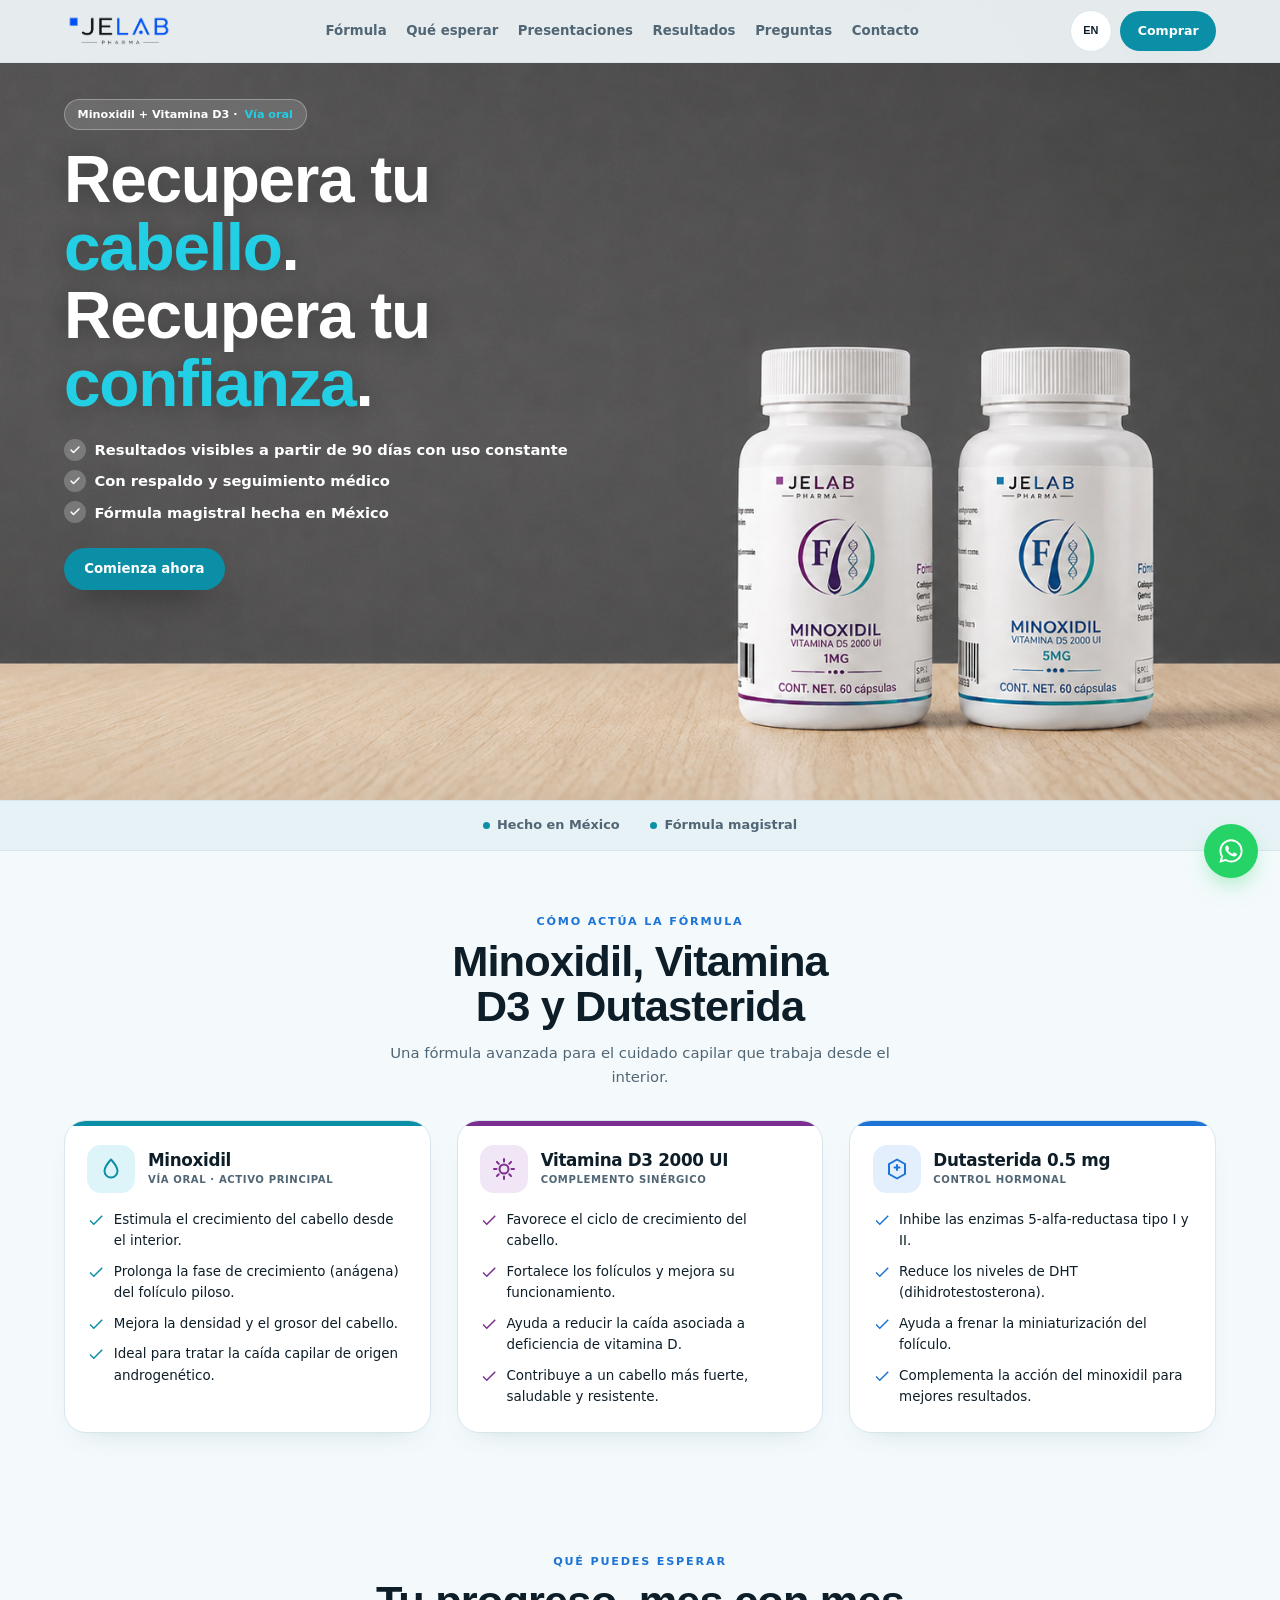
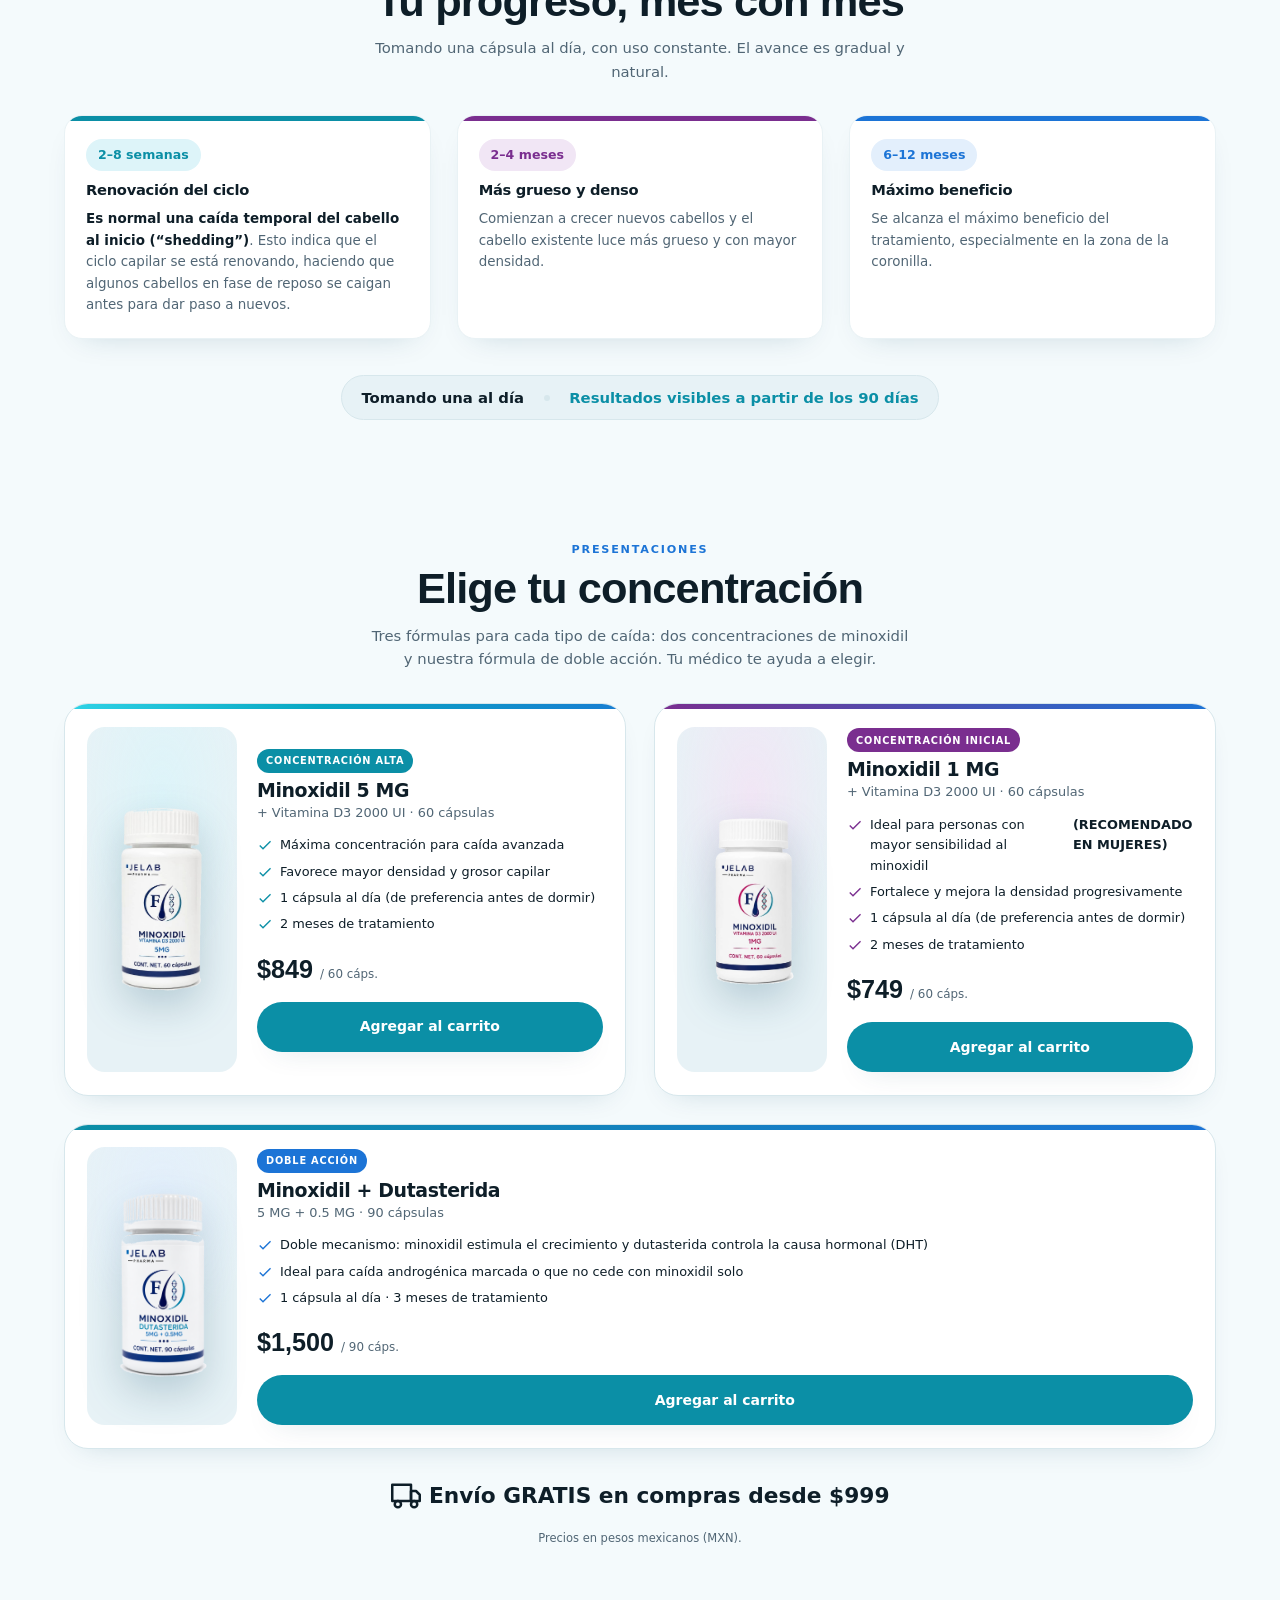
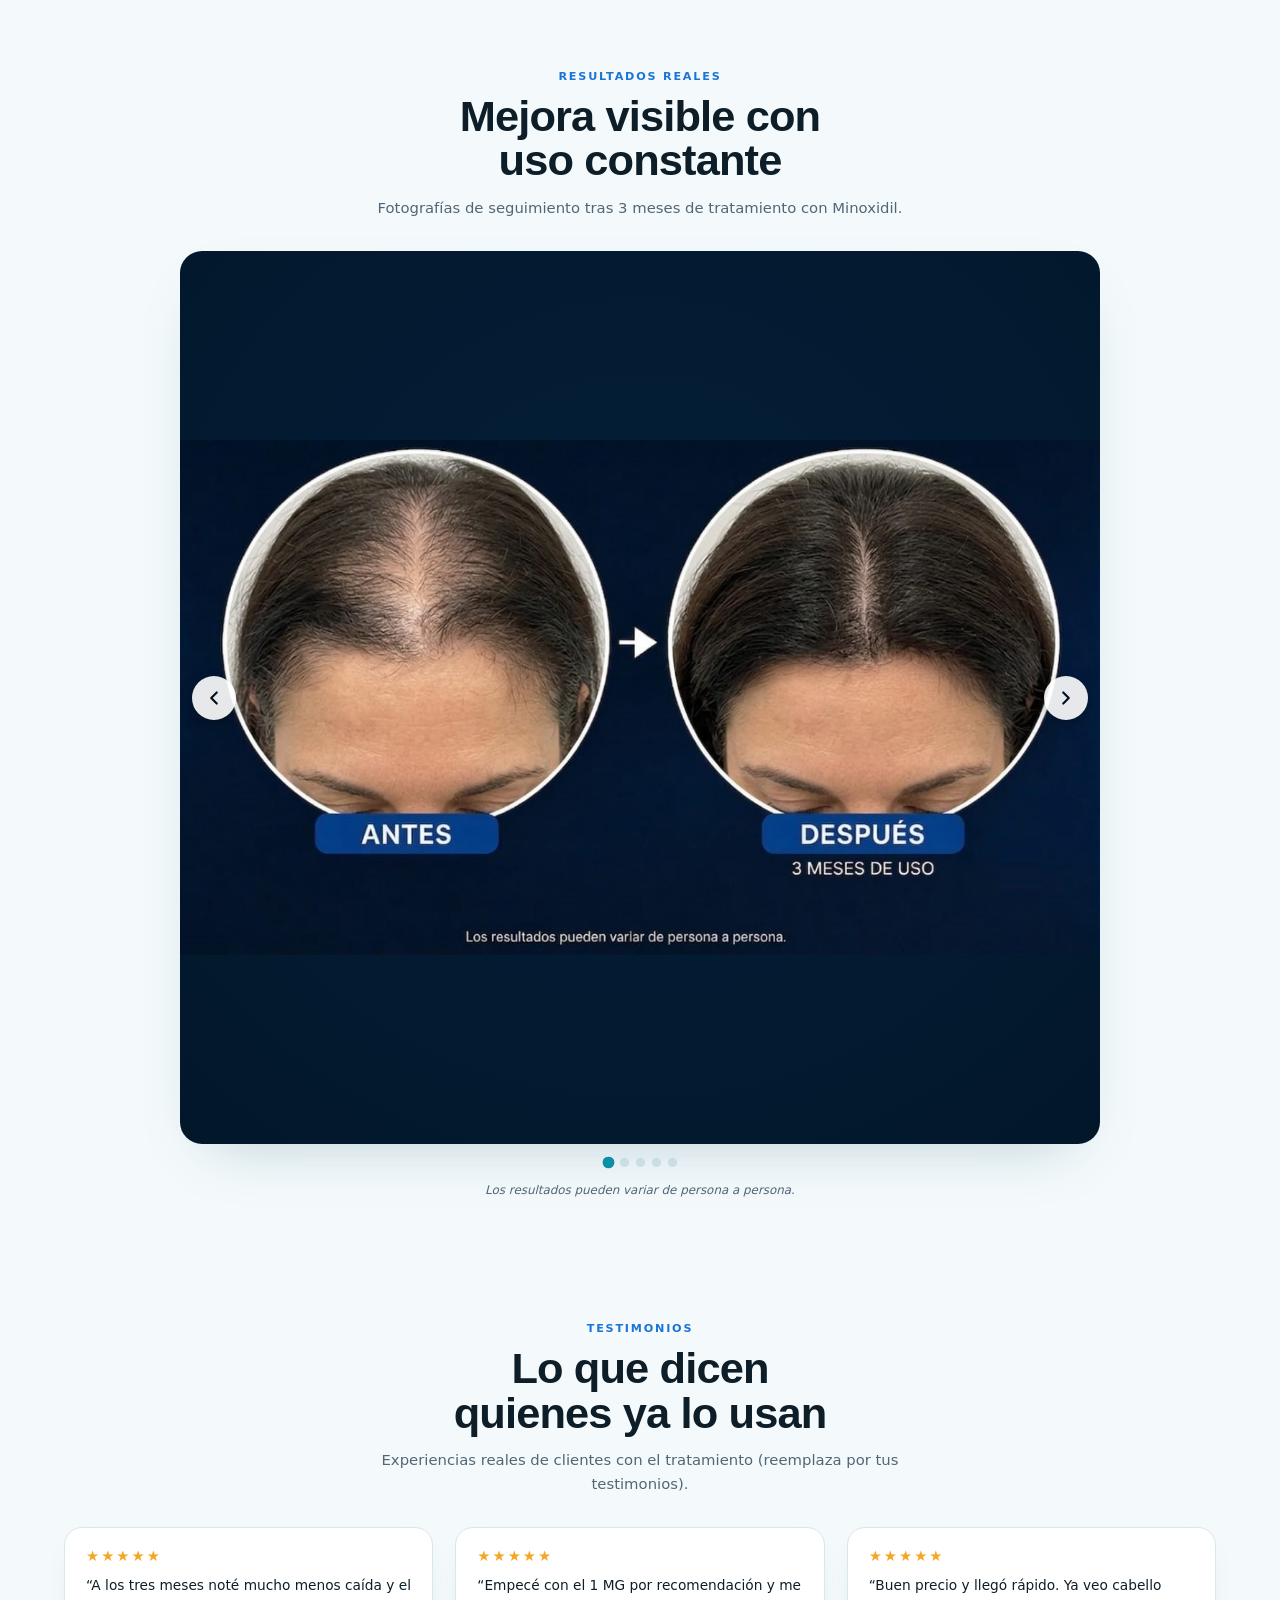
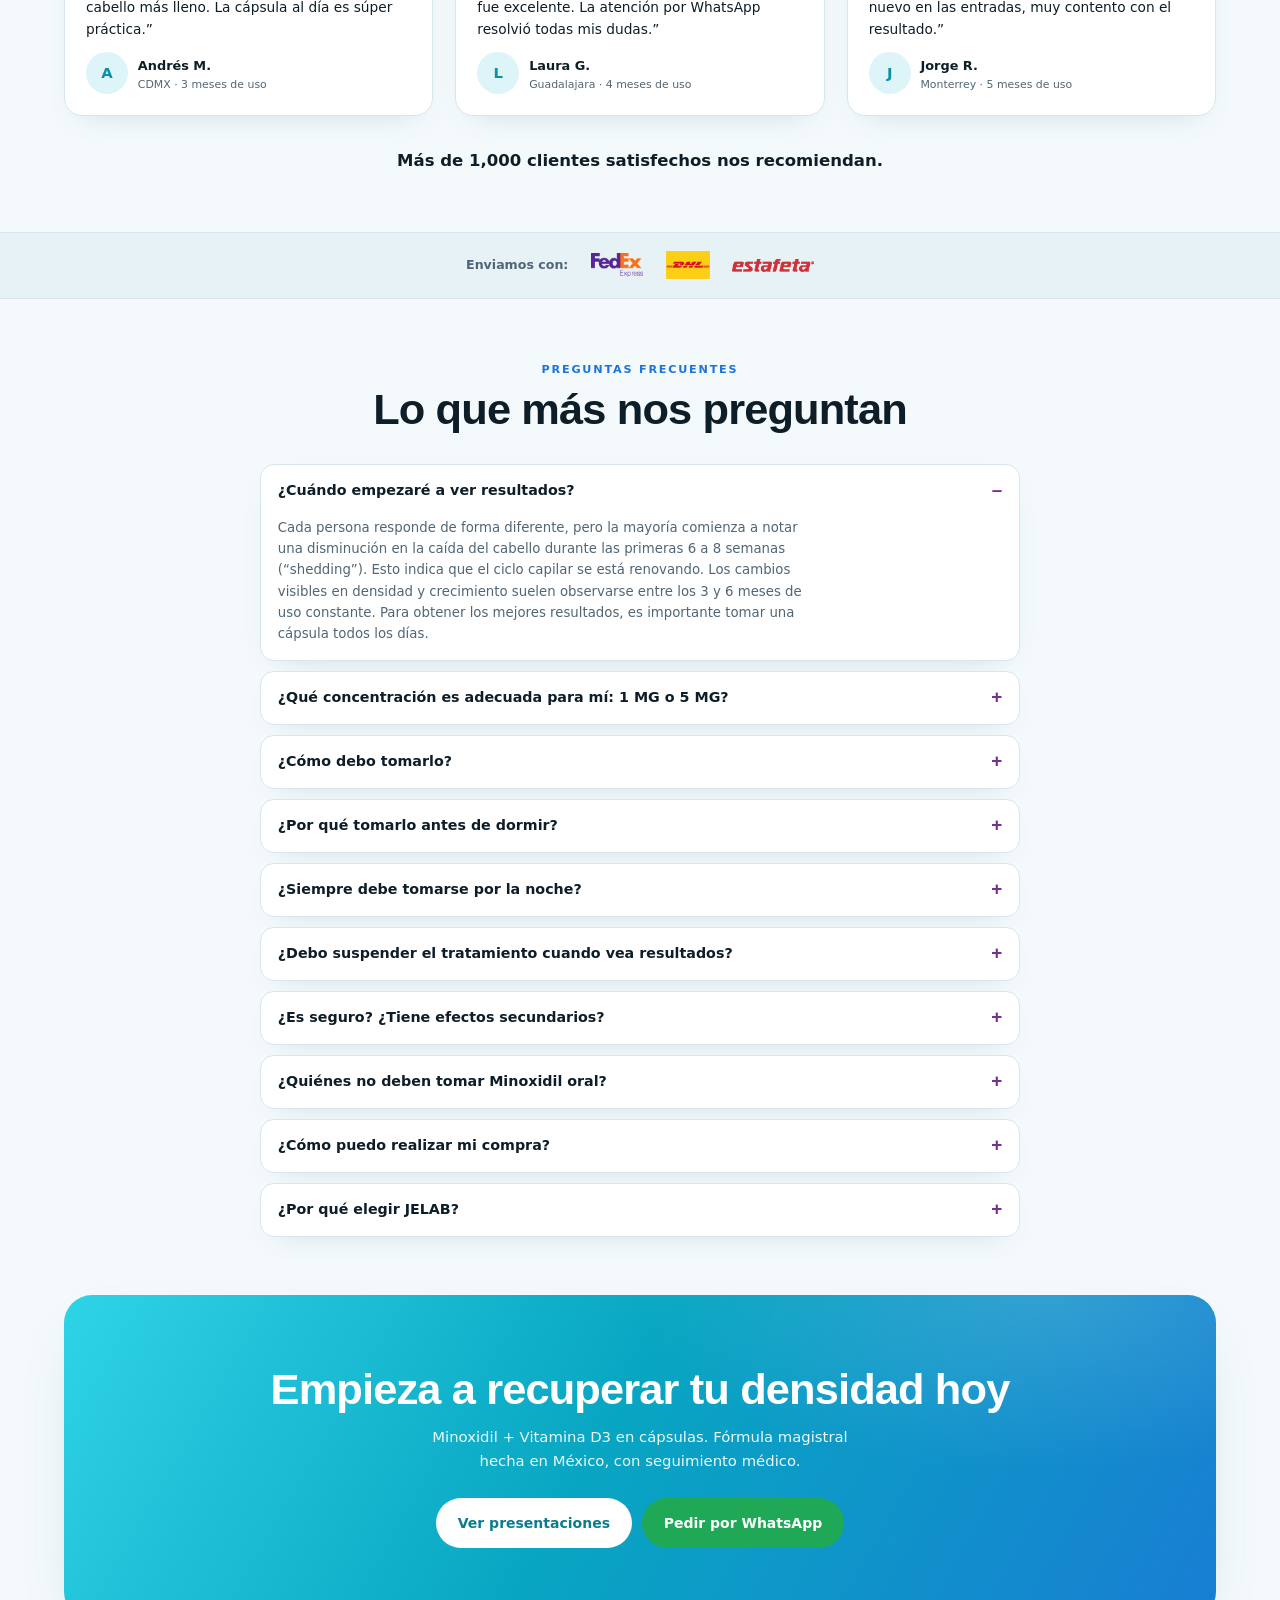
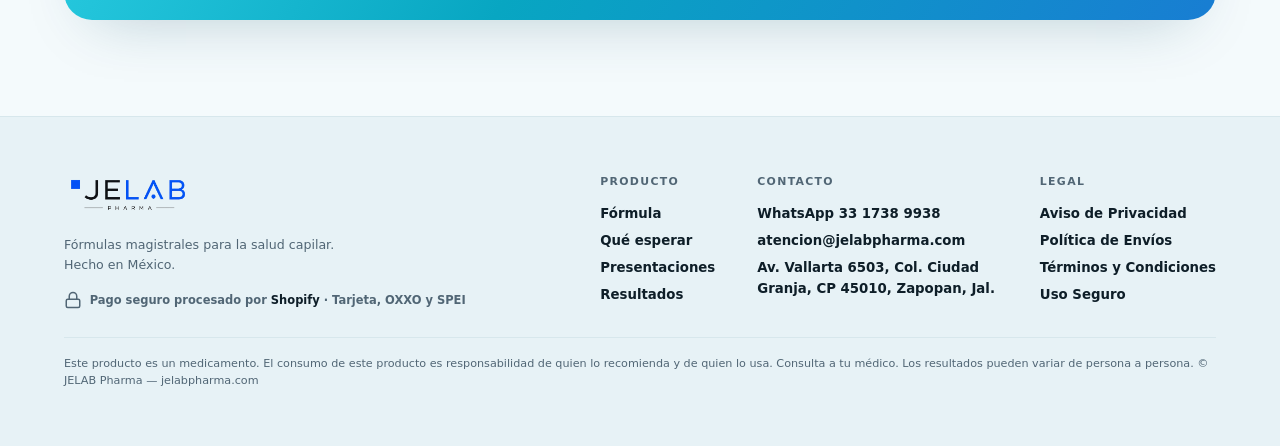
==== commit 855037cd: "Blinda tamaño de los puntitos del carrusel antes/después - .ba-dot: mayor especificidad (.ba-dots .b" ====
--- a/index.html
+++ b/index.html
@@ -337,9 +337,11 @@
   .ba-arrow.prev{left:12px}.ba-arrow.next{right:12px}
   @media (max-width:520px){.ba-arrow{width:38px;height:38px}.ba-arrow svg{width:19px;height:19px}}
   .ba-dots{display:flex;gap:.5rem;justify-content:center;margin-top:1rem}
-  .ba-dot{width:9px;height:9px;padding:0;border:none;border-radius:50%;background:var(--line);
-    cursor:pointer;transition:background .15s ease,transform .15s ease}
-  .ba-dot.active{background:var(--violet);transform:scale(1.3)}
+  .ba-dots .ba-dot{flex:0 0 auto;box-sizing:border-box;width:9px!important;height:9px!important;
+    min-width:0;min-height:0;padding:0!important;margin:0;border:0;border-radius:50%;background:var(--line);
+    -webkit-appearance:none;appearance:none;line-height:0;font-size:0;cursor:pointer;
+    transition:background .15s ease,transform .15s ease}
+  .ba-dots .ba-dot.active{background:var(--violet);transform:scale(1.3)}
 
   /* testimonios */
   .tst{display:grid;grid-template-columns:repeat(3,1fr);gap:clamp(14px,2.5vw,22px)}
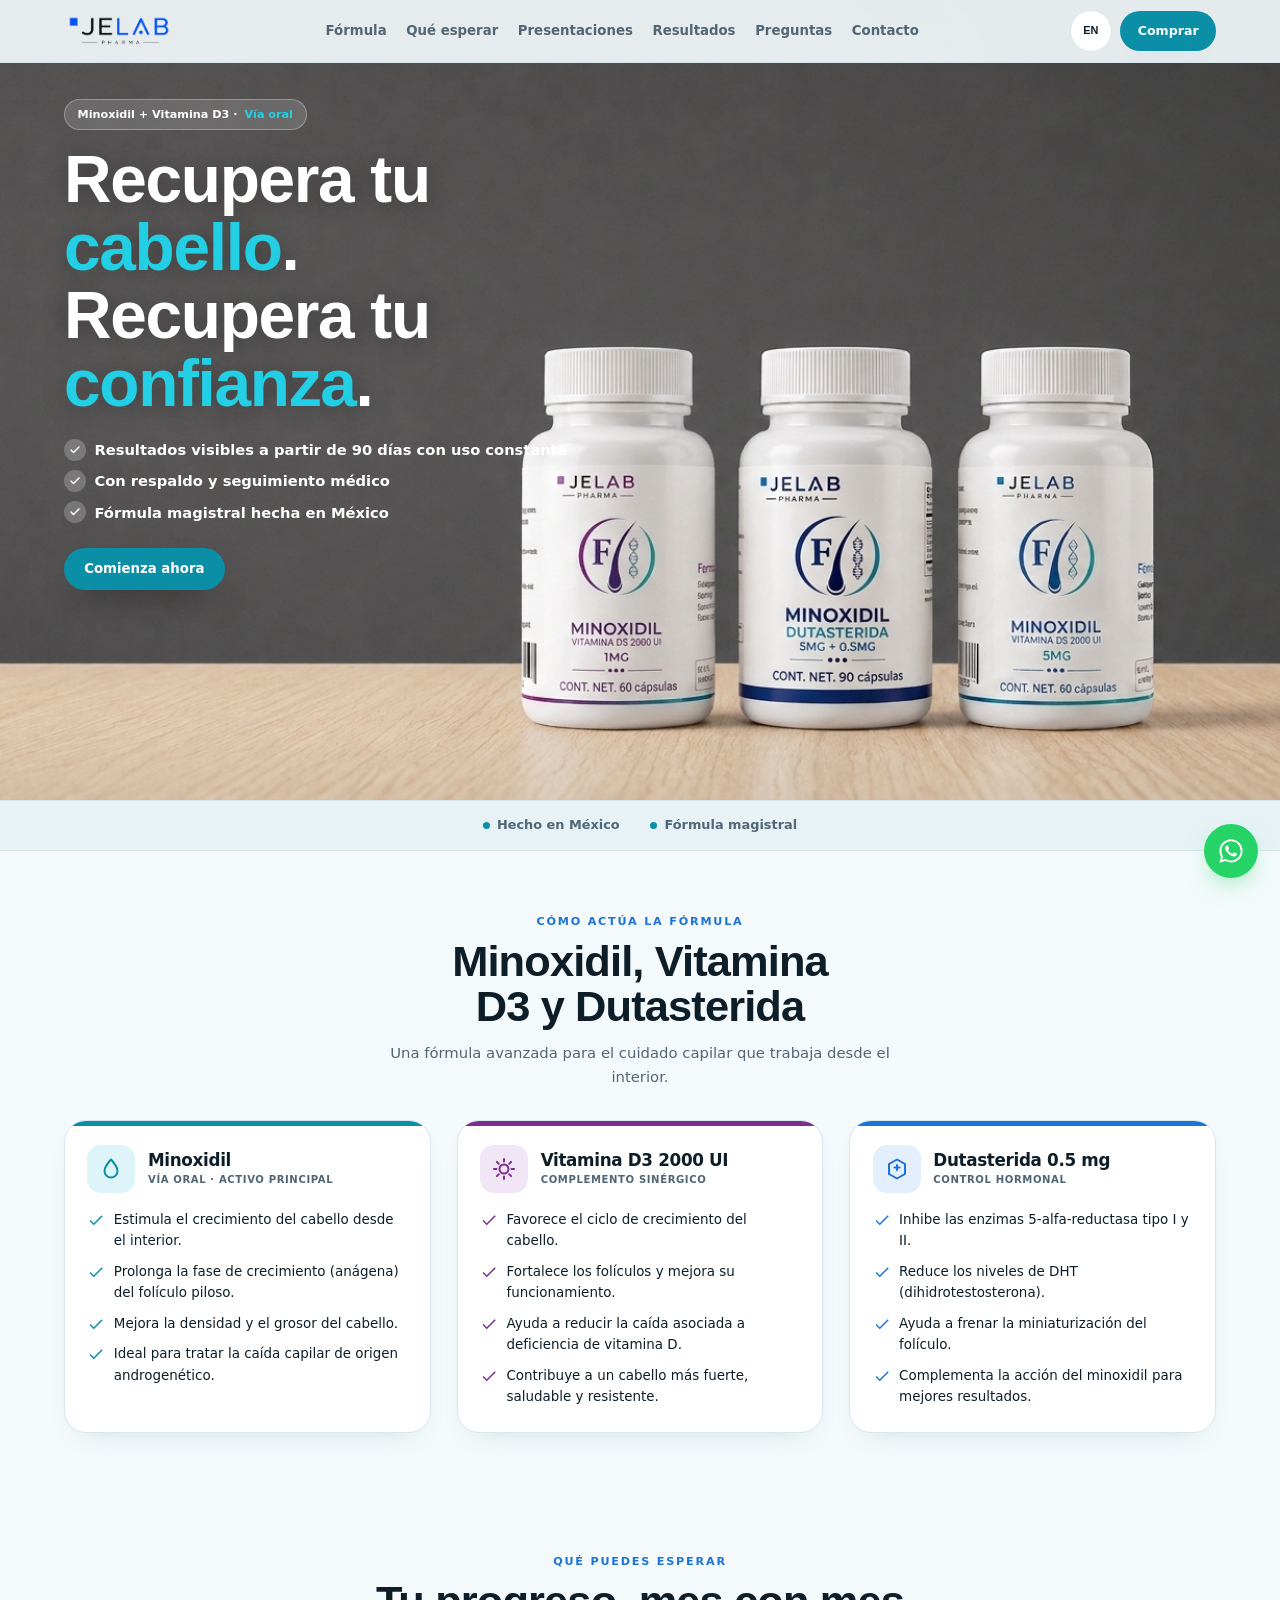
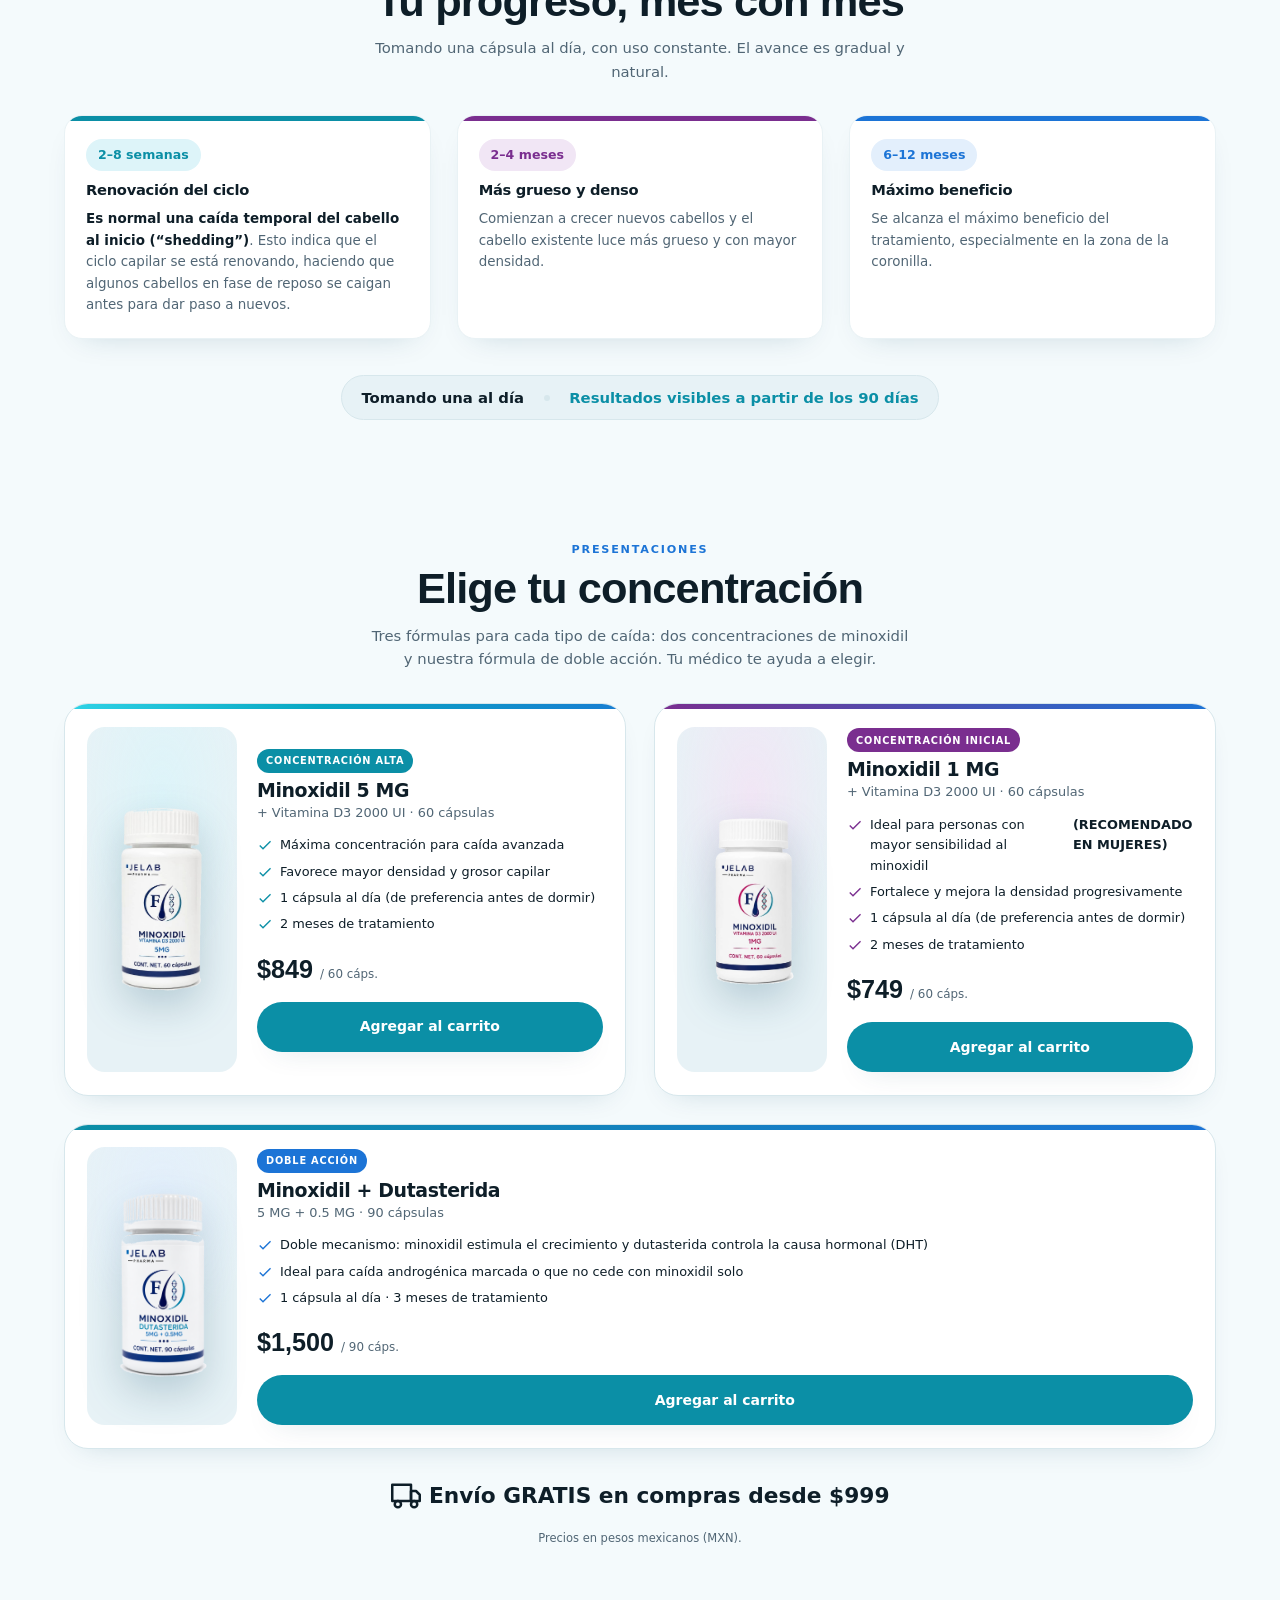
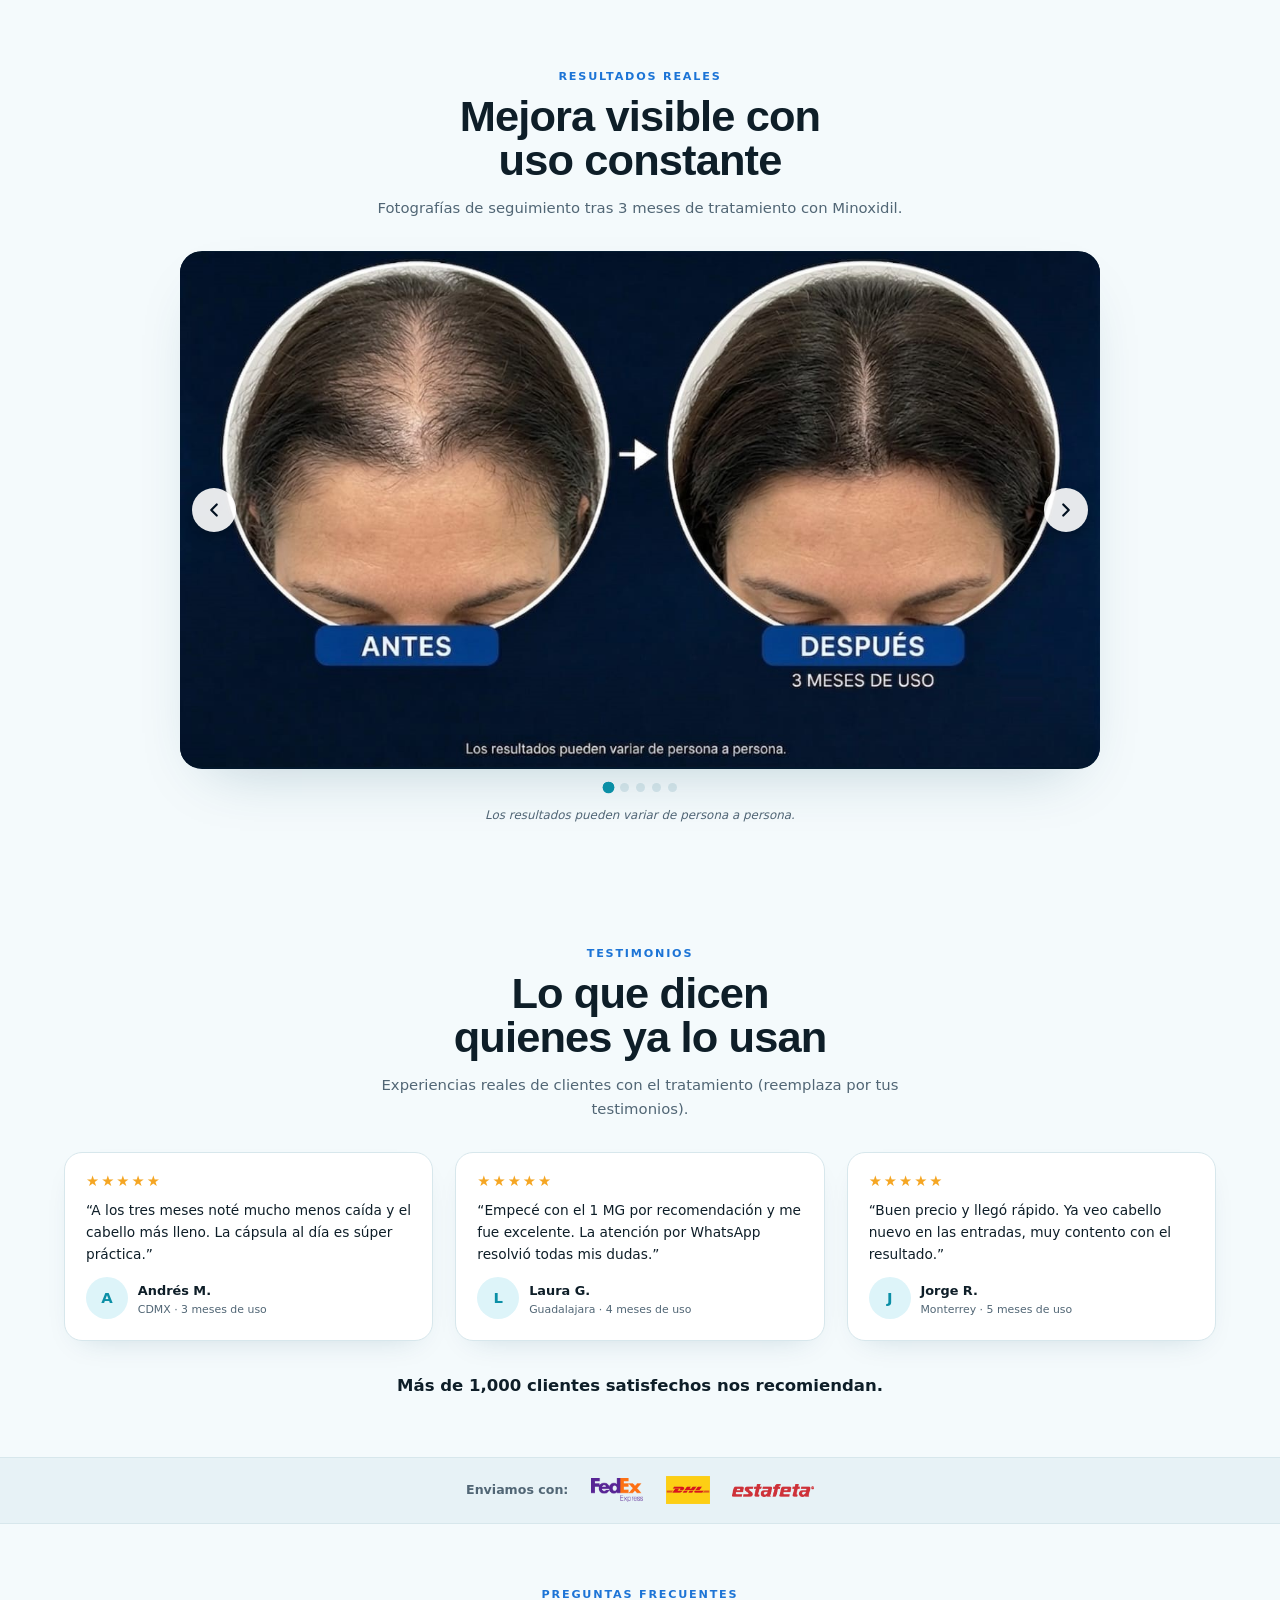
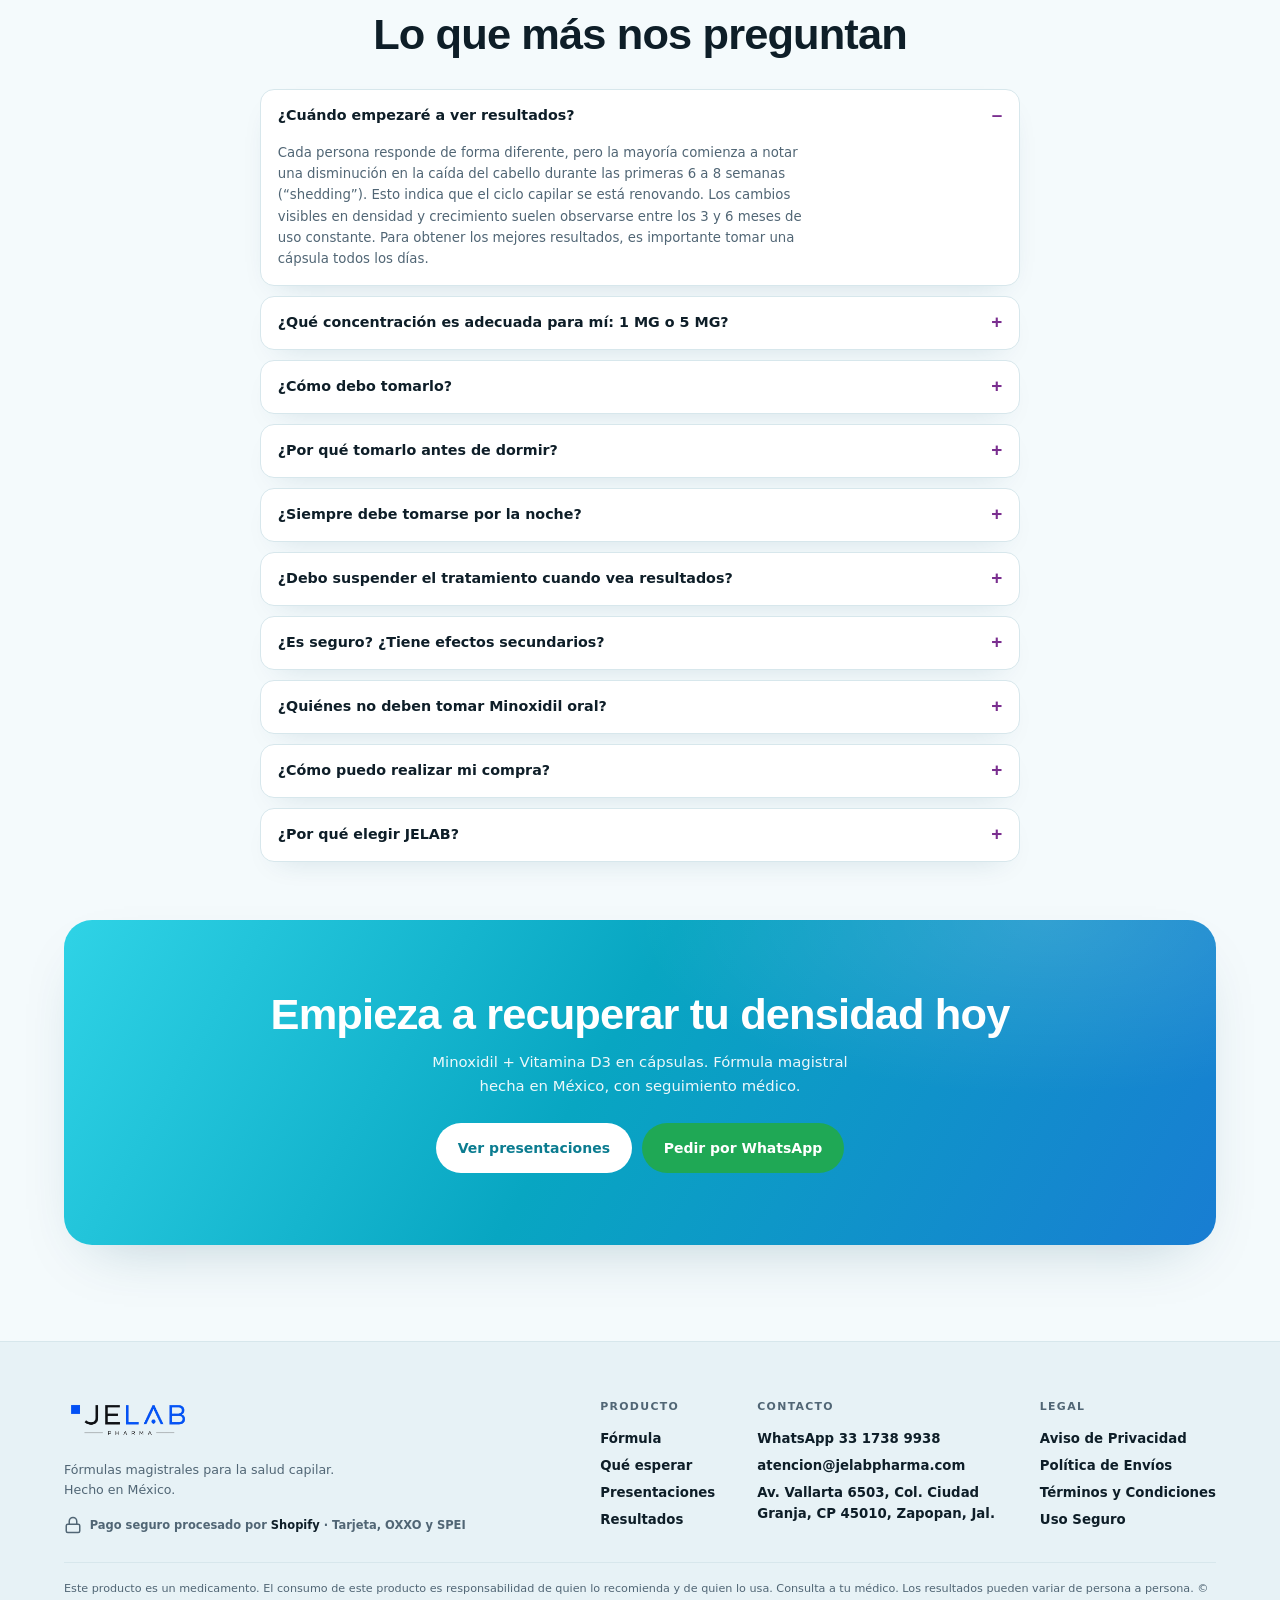
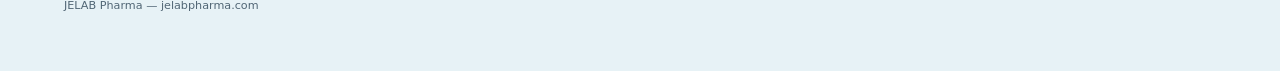
==== commit e1eb7c40: "Actualiza imágenes: antes/después (ba-2..5), hero mobile y hero desktop - Reemplaza ba-2.jpg..ba-5.j" ====
--- a/index.html
+++ b/index.html
@@ -35,12 +35,12 @@
 <meta property="og:title" content="Minoxidil oral + Vitamina D3 en cápsulas | JELAB Pharma">
 <meta property="og:description" content="Minoxidil oral con Vitamina D3, una toma al día para frenar la caída y recuperar densidad. Fórmula magistral hecha en México.">
 <meta property="og:url" content="https://jelabpharma.com/">
-<meta property="og:image" content="https://jelabpharma.com/assets/hero-desktop.png">
+<meta property="og:image" content="https://jelabpharma.com/assets/hero-desktop.jpg">
 <meta property="og:locale" content="es_MX">
 <meta name="twitter:card" content="summary_large_image">
 <meta name="twitter:title" content="Minoxidil oral + Vitamina D3 en cápsulas | JELAB Pharma">
 <meta name="twitter:description" content="Minoxidil oral con Vitamina D3, una toma al día. Fórmula magistral hecha en México.">
-<meta name="twitter:image" content="https://jelabpharma.com/assets/hero-desktop.png">
+<meta name="twitter:image" content="https://jelabpharma.com/assets/hero-desktop.jpg">
 
 <!-- Datos estructurados (para que Google entienda tu marca y productos) -->
 <script type="application/ld+json">
@@ -201,7 +201,7 @@
   .hero{position:relative;min-height:min(92vh,800px);display:flex;align-items:flex-start;
     overflow:hidden;padding-top:clamp(84px,11vh,130px);padding-bottom:clamp(40px,7vh,90px);isolation:isolate}
   .hero-bg{position:absolute;inset:0;z-index:0;
-    background:#d3d5d7 url("assets/hero-desktop.png") center 78%/cover no-repeat;
+    background:#d3d5d7 url("assets/hero-desktop.jpg") center 78%/cover no-repeat;
     transform-origin:50% 50%;will-change:filter,opacity,transform}
   @media (max-width:760px){
     /* respeta el largo real de la imagen vertical (648x1398) */
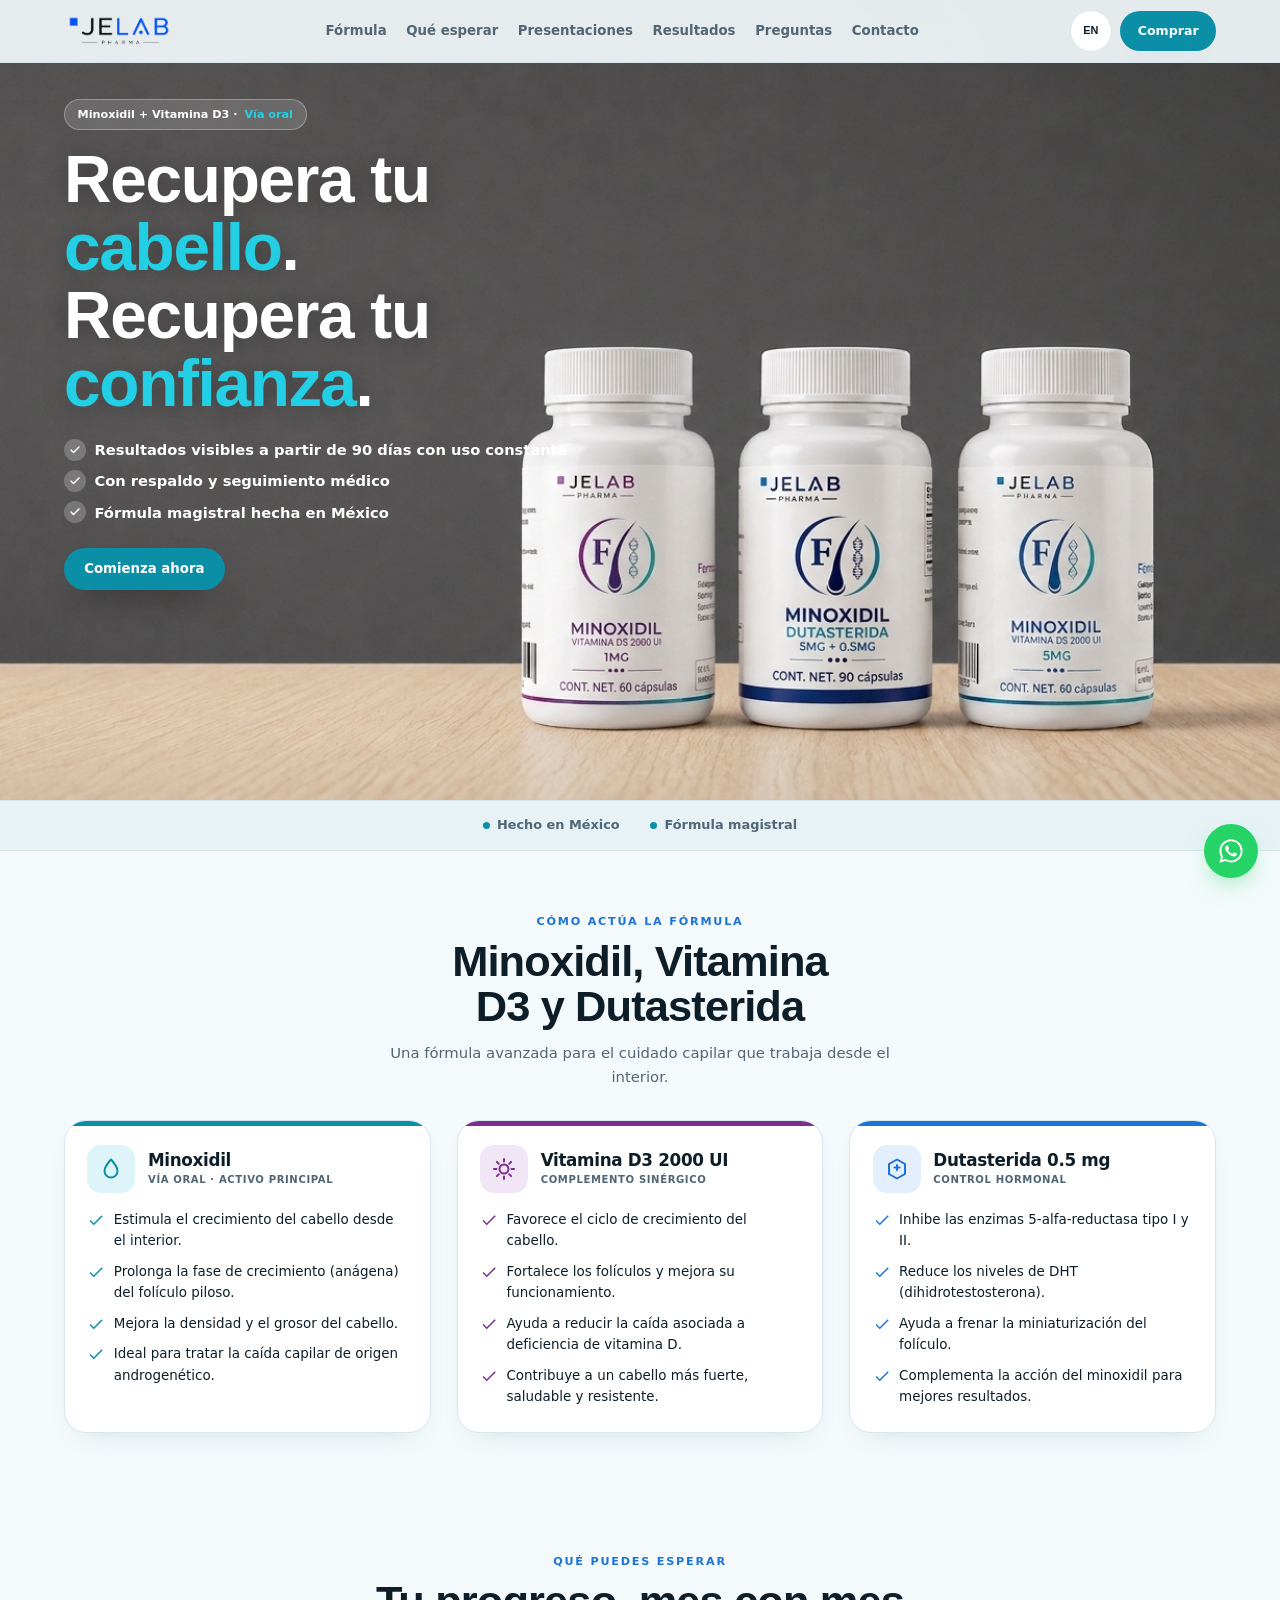
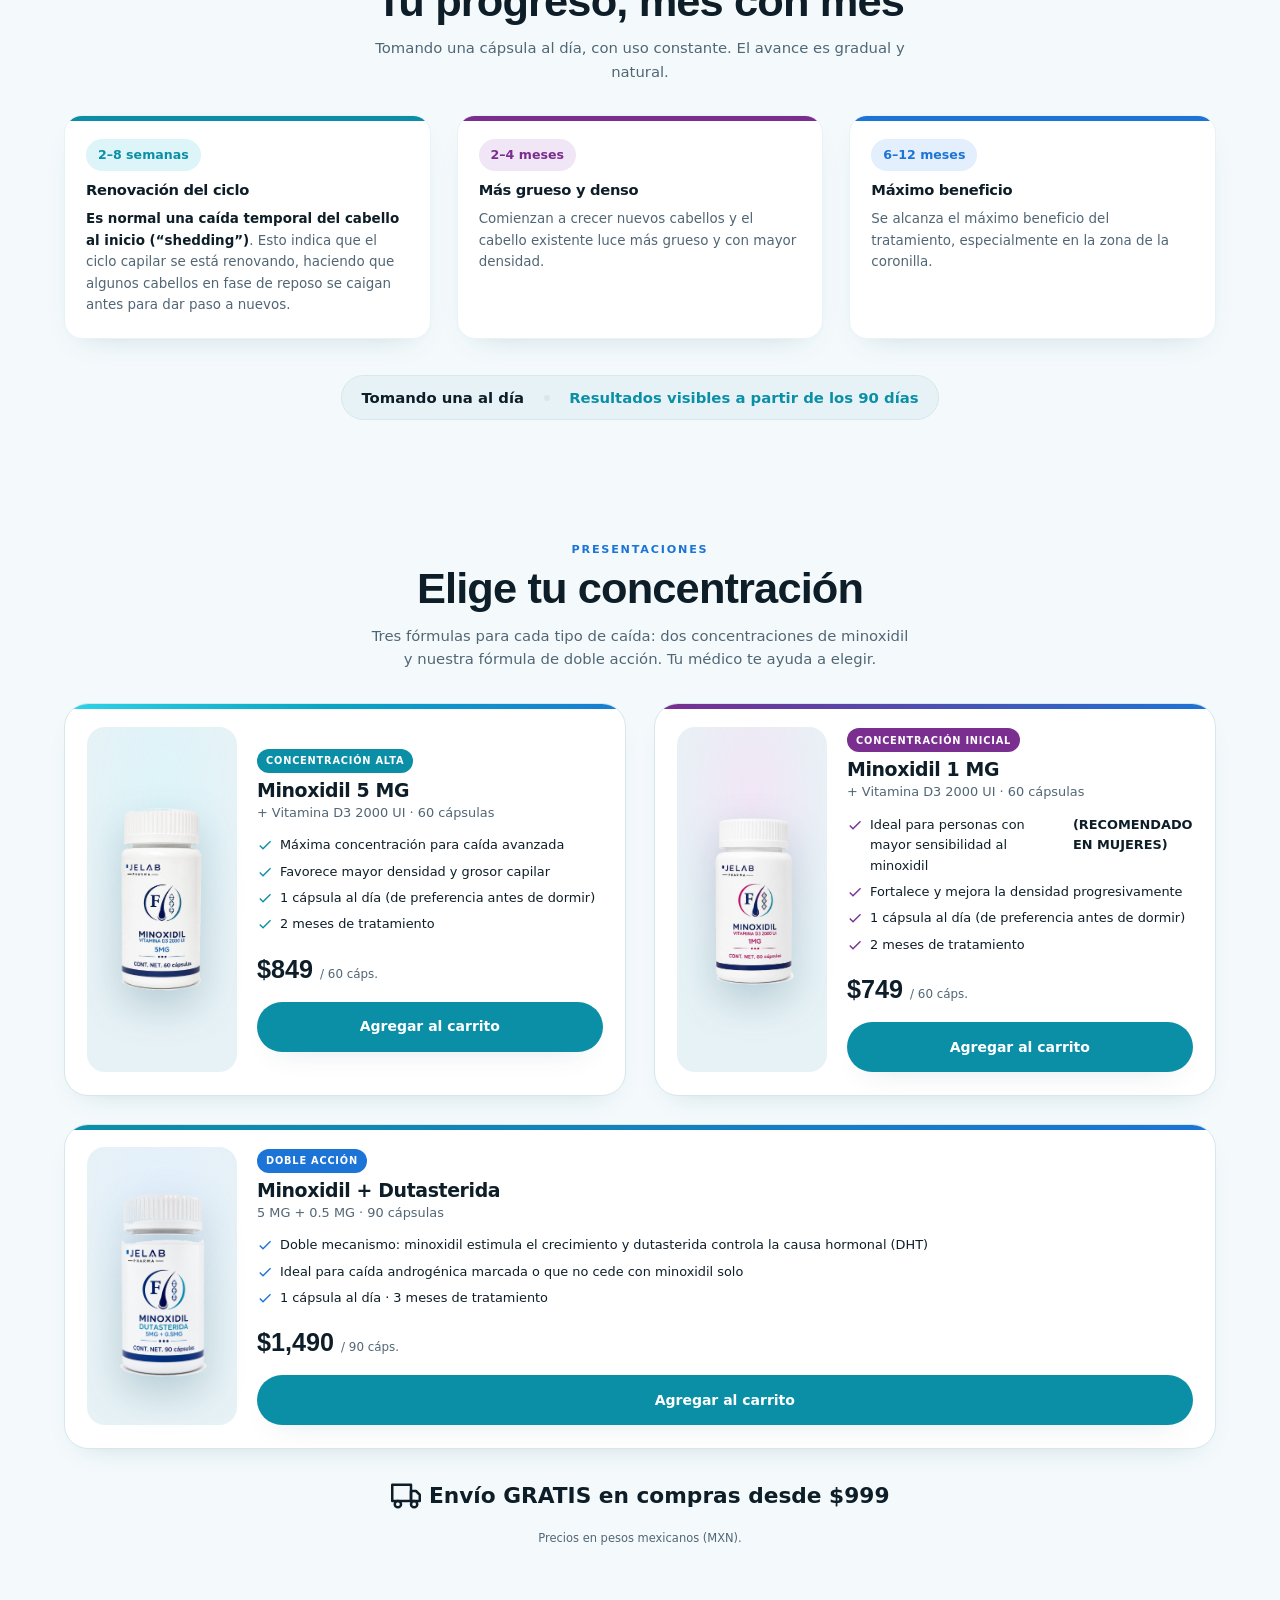
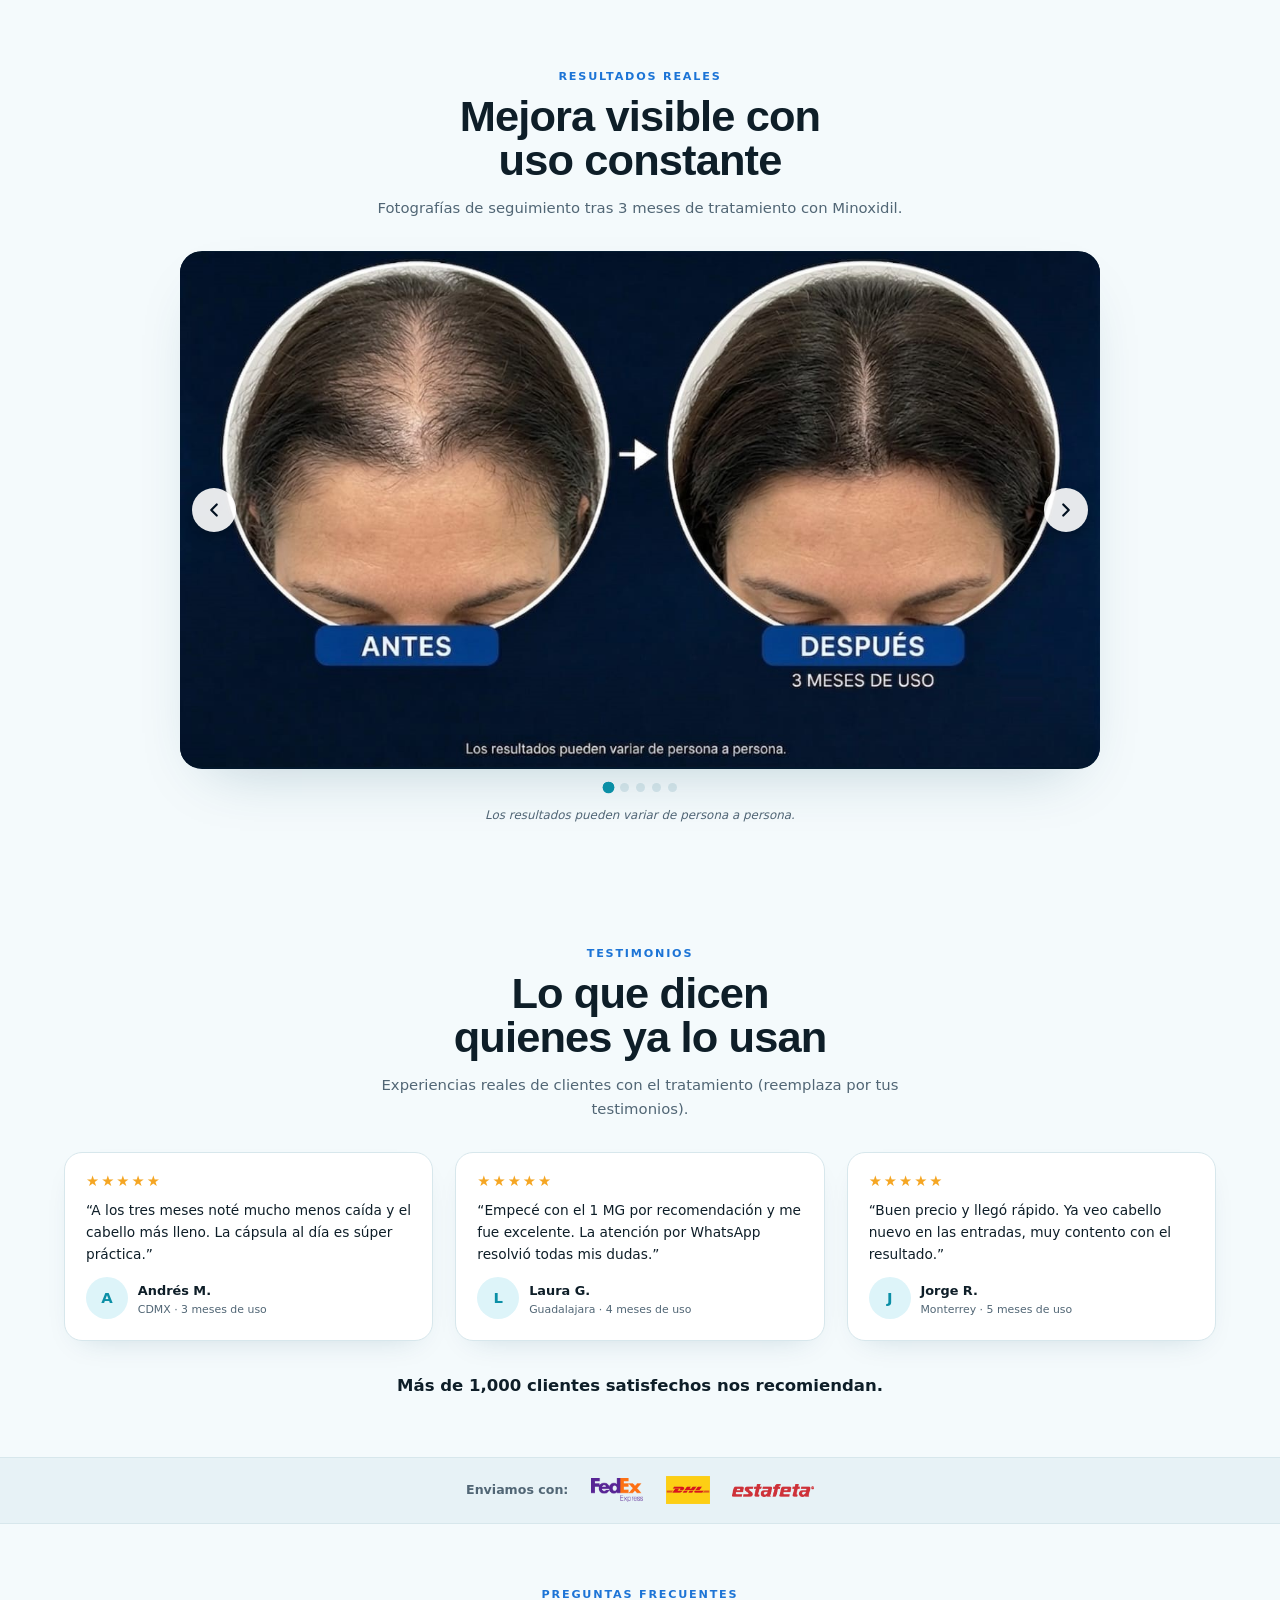
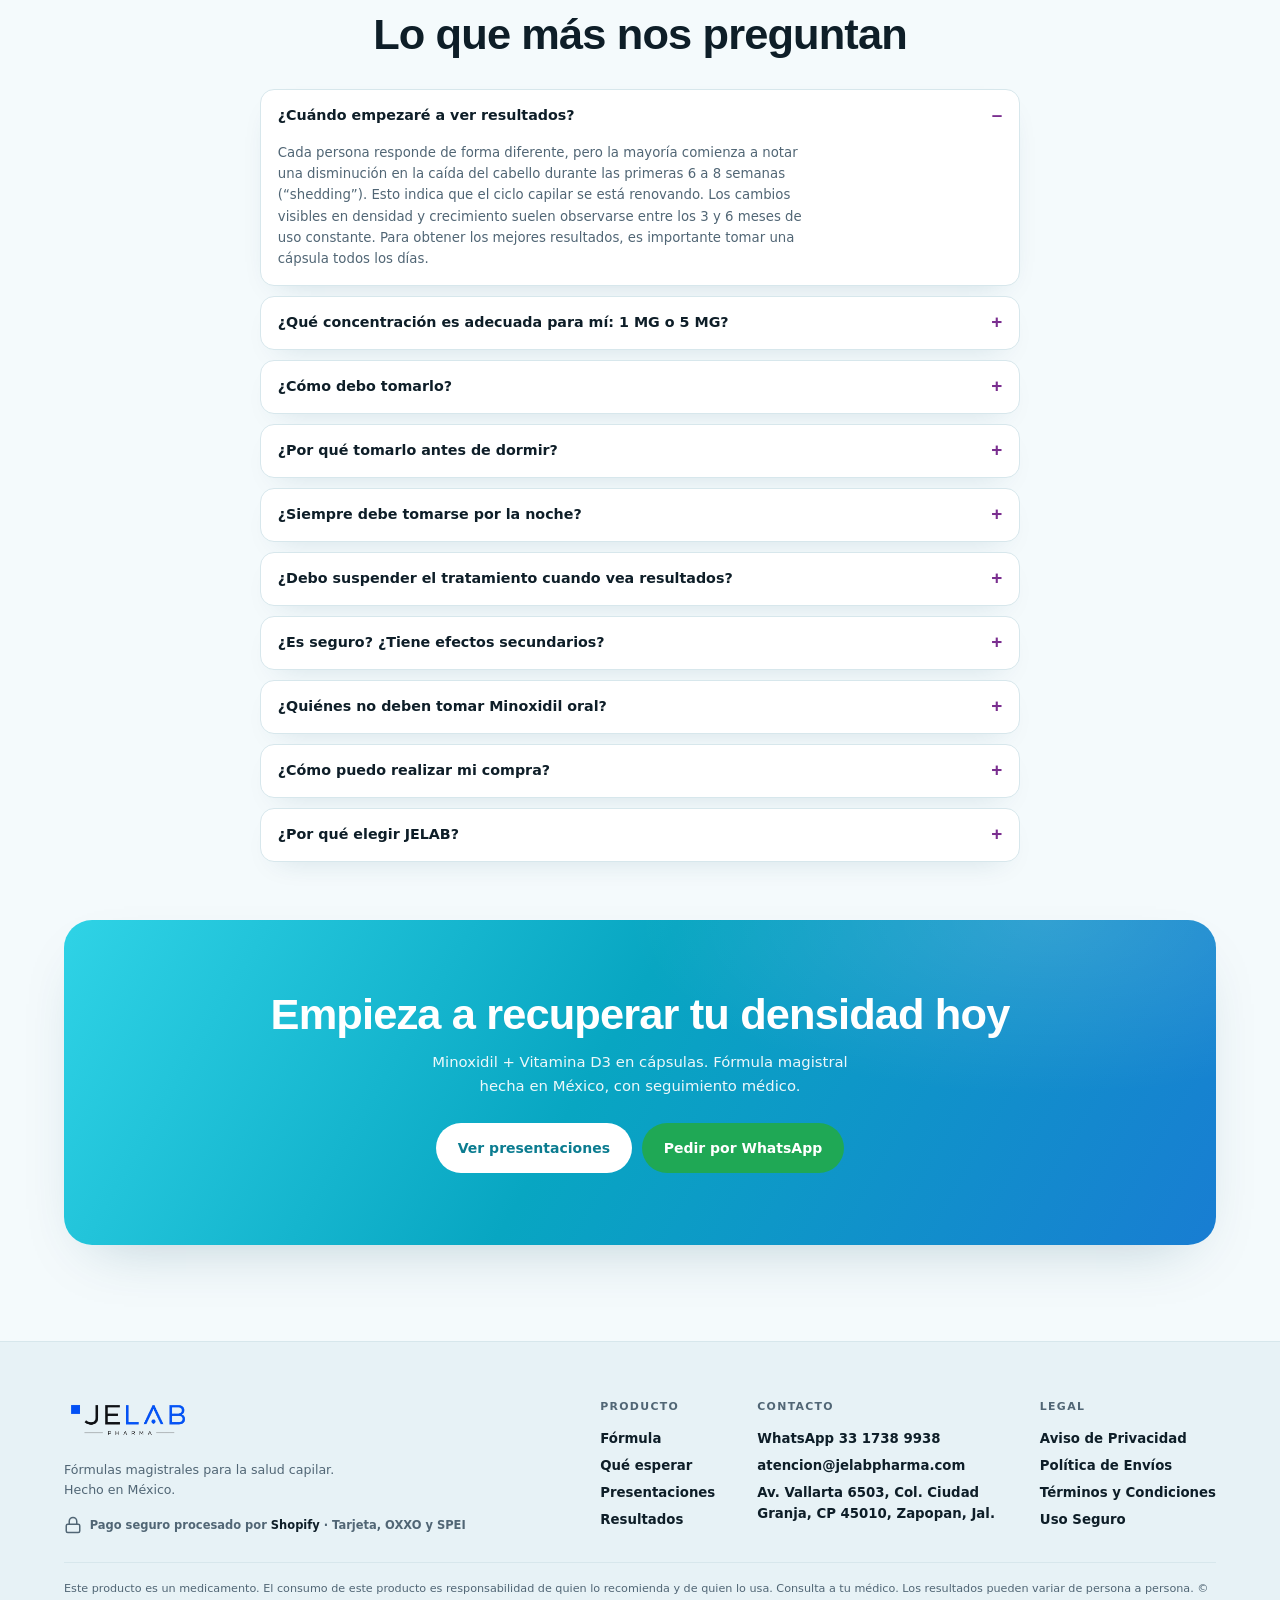
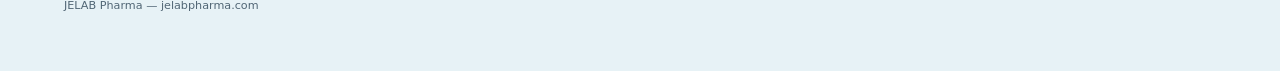
==== commit d2bf90c2: "Precio Dutasterida a $1,490 (alinea display con Shopify) - tienda.html (catálogo), landing (tarjeta)" ====
--- a/index.html
+++ b/index.html
@@ -90,7 +90,7 @@
       "description":"Fórmula de doble acción: Minoxidil 5 mg estimula el crecimiento y Dutasterida 0.5 mg controla la causa hormonal (reduce DHT). Para caída de origen androgénico. 90 cápsulas.",
       "brand":{"@type":"Brand","name":"JELAB Pharma"},
       "category":"Tratamiento capilar",
-      "offers":{"@type":"Offer","price":"1500","priceCurrency":"MXN","availability":"https://schema.org/InStock","url":"https://jelabpharma.com/tienda.html"}
+      "offers":{"@type":"Offer","price":"1490","priceCurrency":"MXN","availability":"https://schema.org/InStock","url":"https://jelabpharma.com/tienda.html"}
     }
   ]
 }
@@ -728,7 +728,7 @@
             <li>Ideal para caída androgénica marcada o que no cede con minoxidil solo</li>
             <li>1 cápsula al día · 3 meses de tratamiento</li>
           </ul>
-          <div class="price"><span class="big tnum">$1,500</span><span class="per">/ 90 cáps.</span></div>
+          <div class="price"><span class="big tnum">$1,490</span><span class="per">/ 90 cáps.</span></div>
           <a class="btn btn-primary add-cart" href="tienda.html?add=duta">Agregar al carrito</a>
         </div>
       </article>
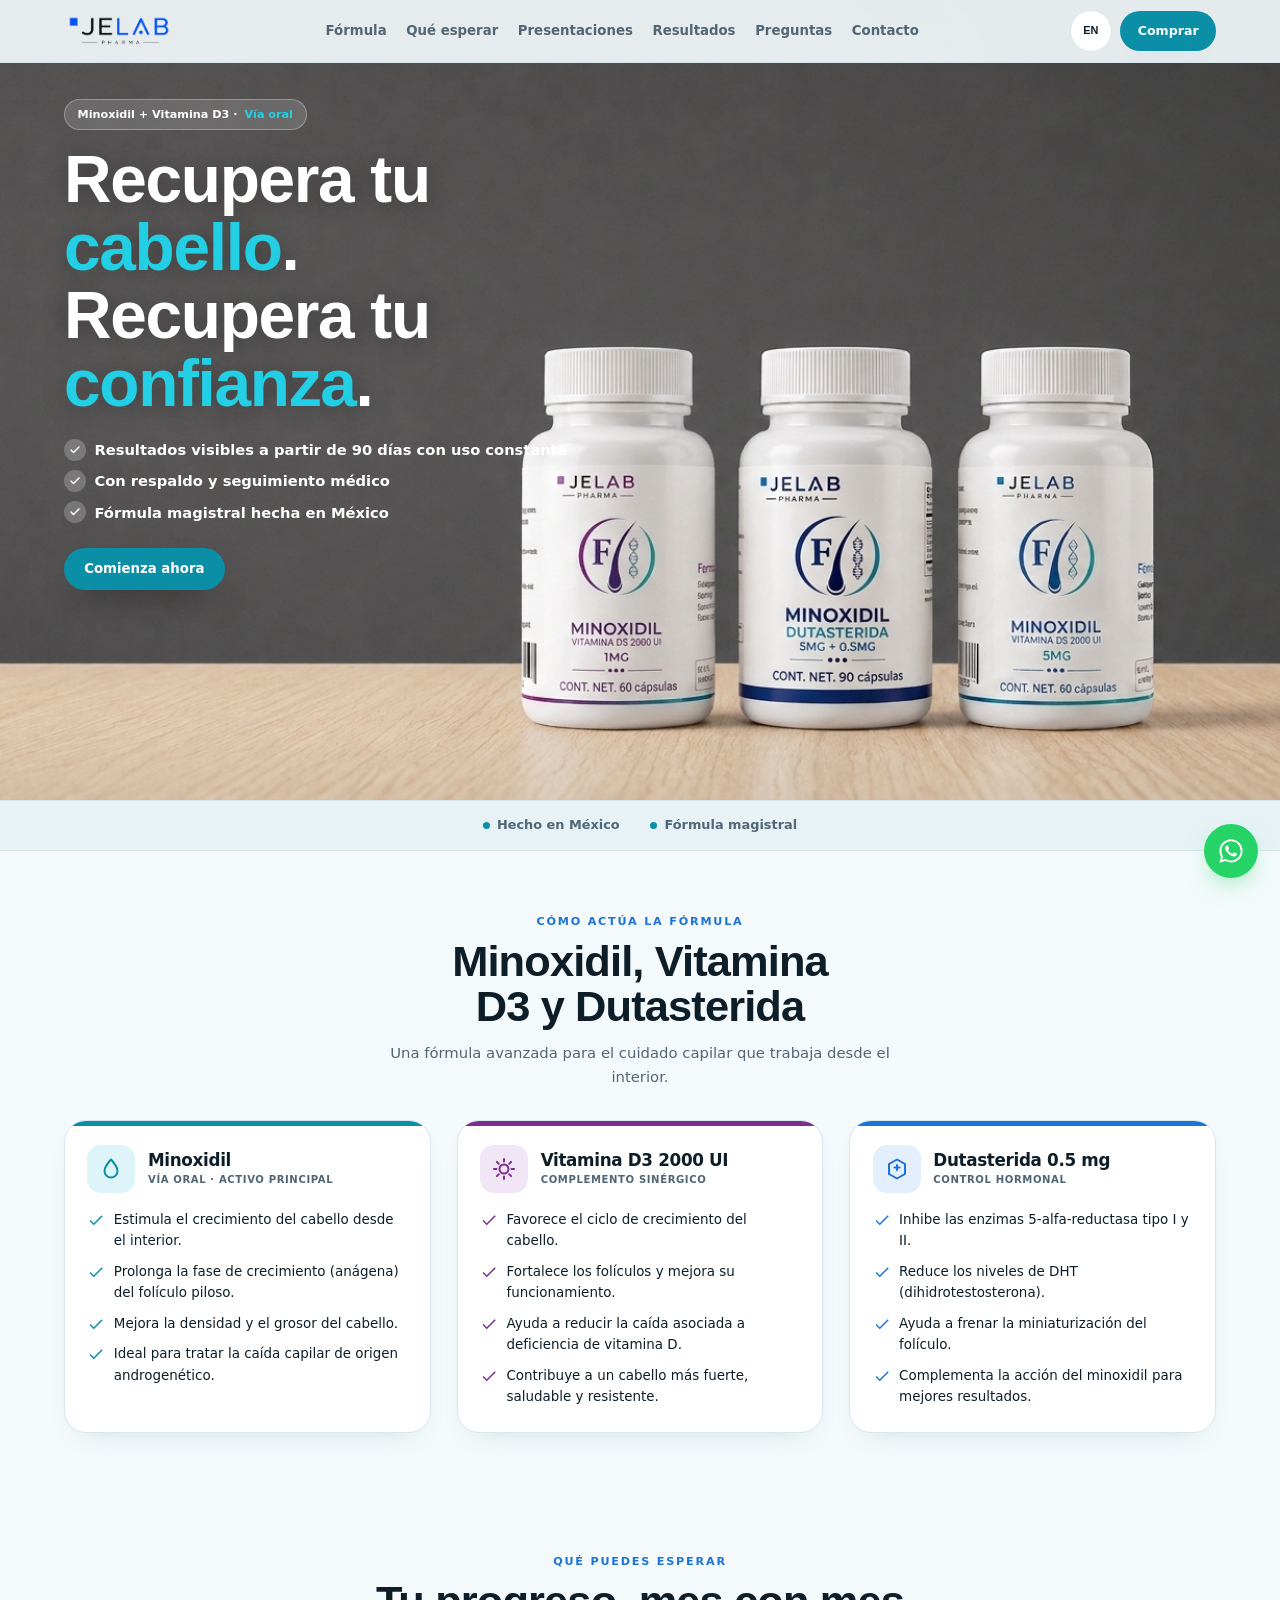
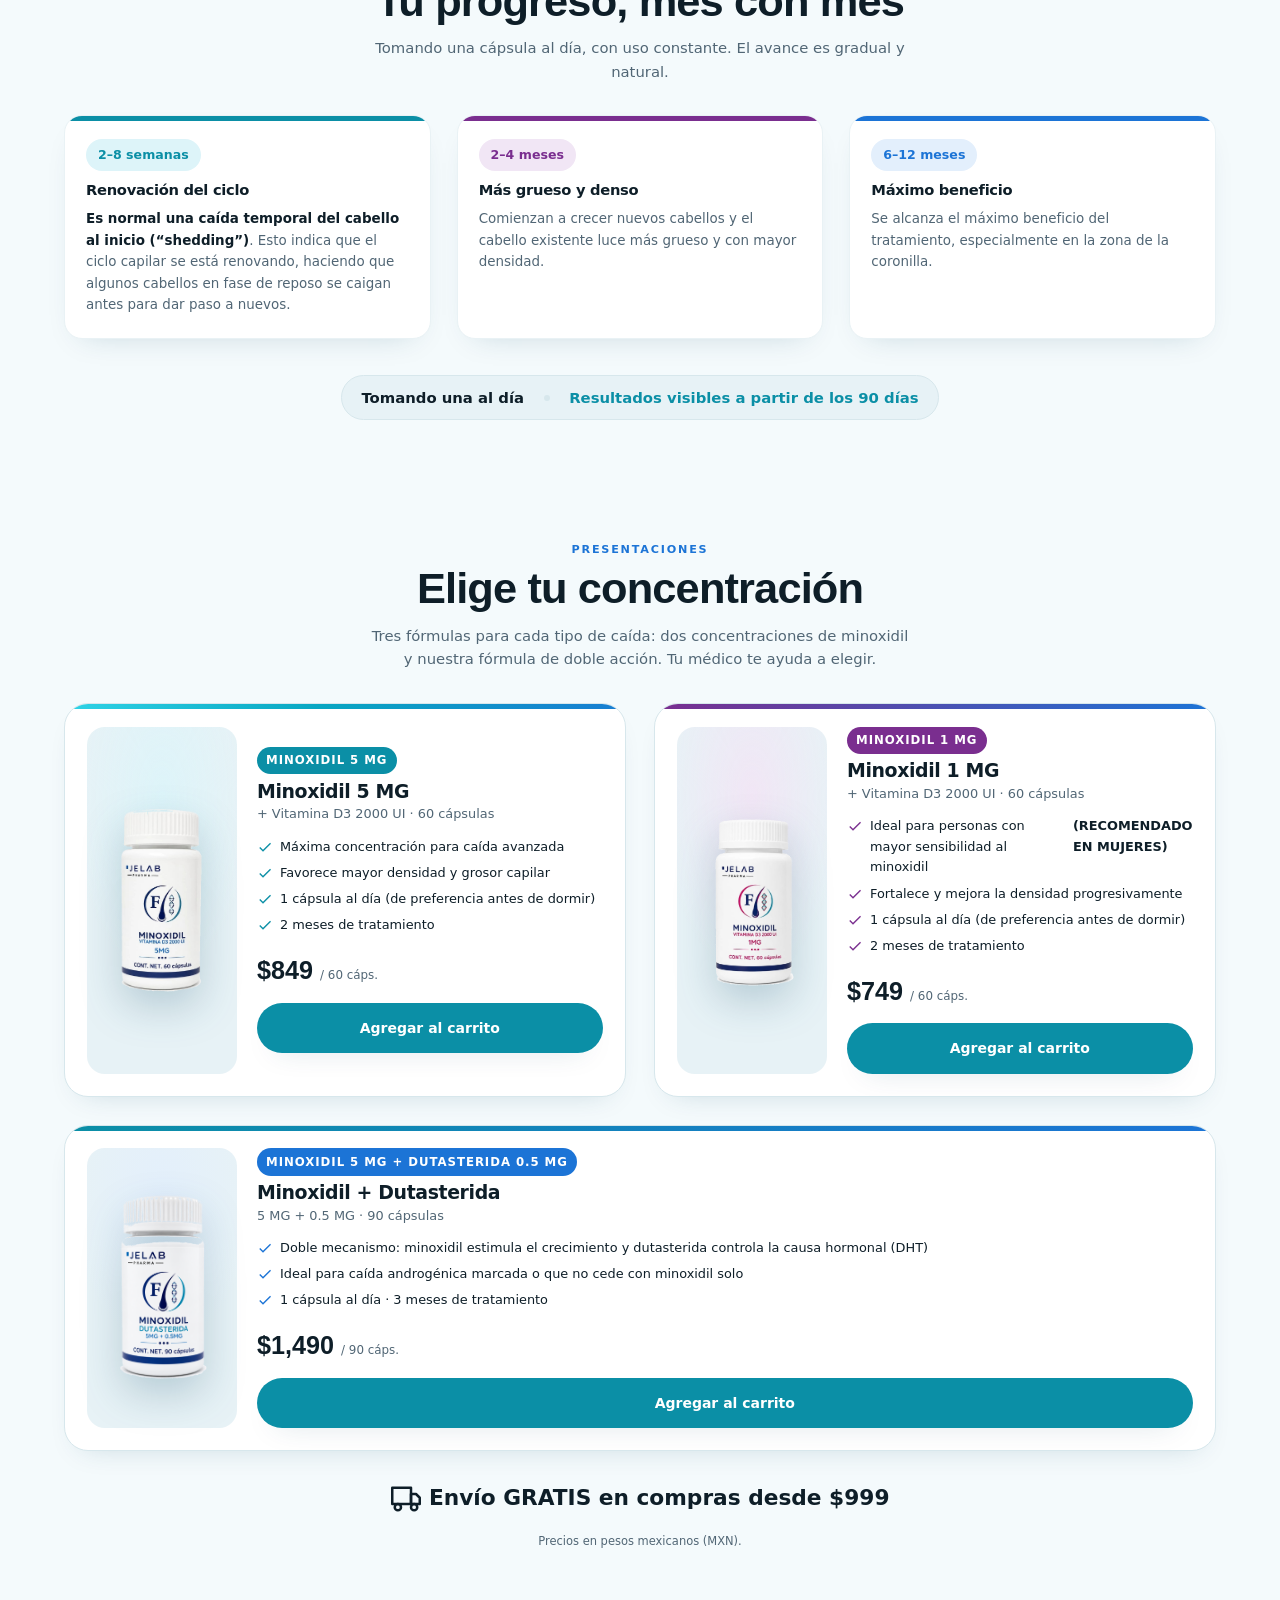
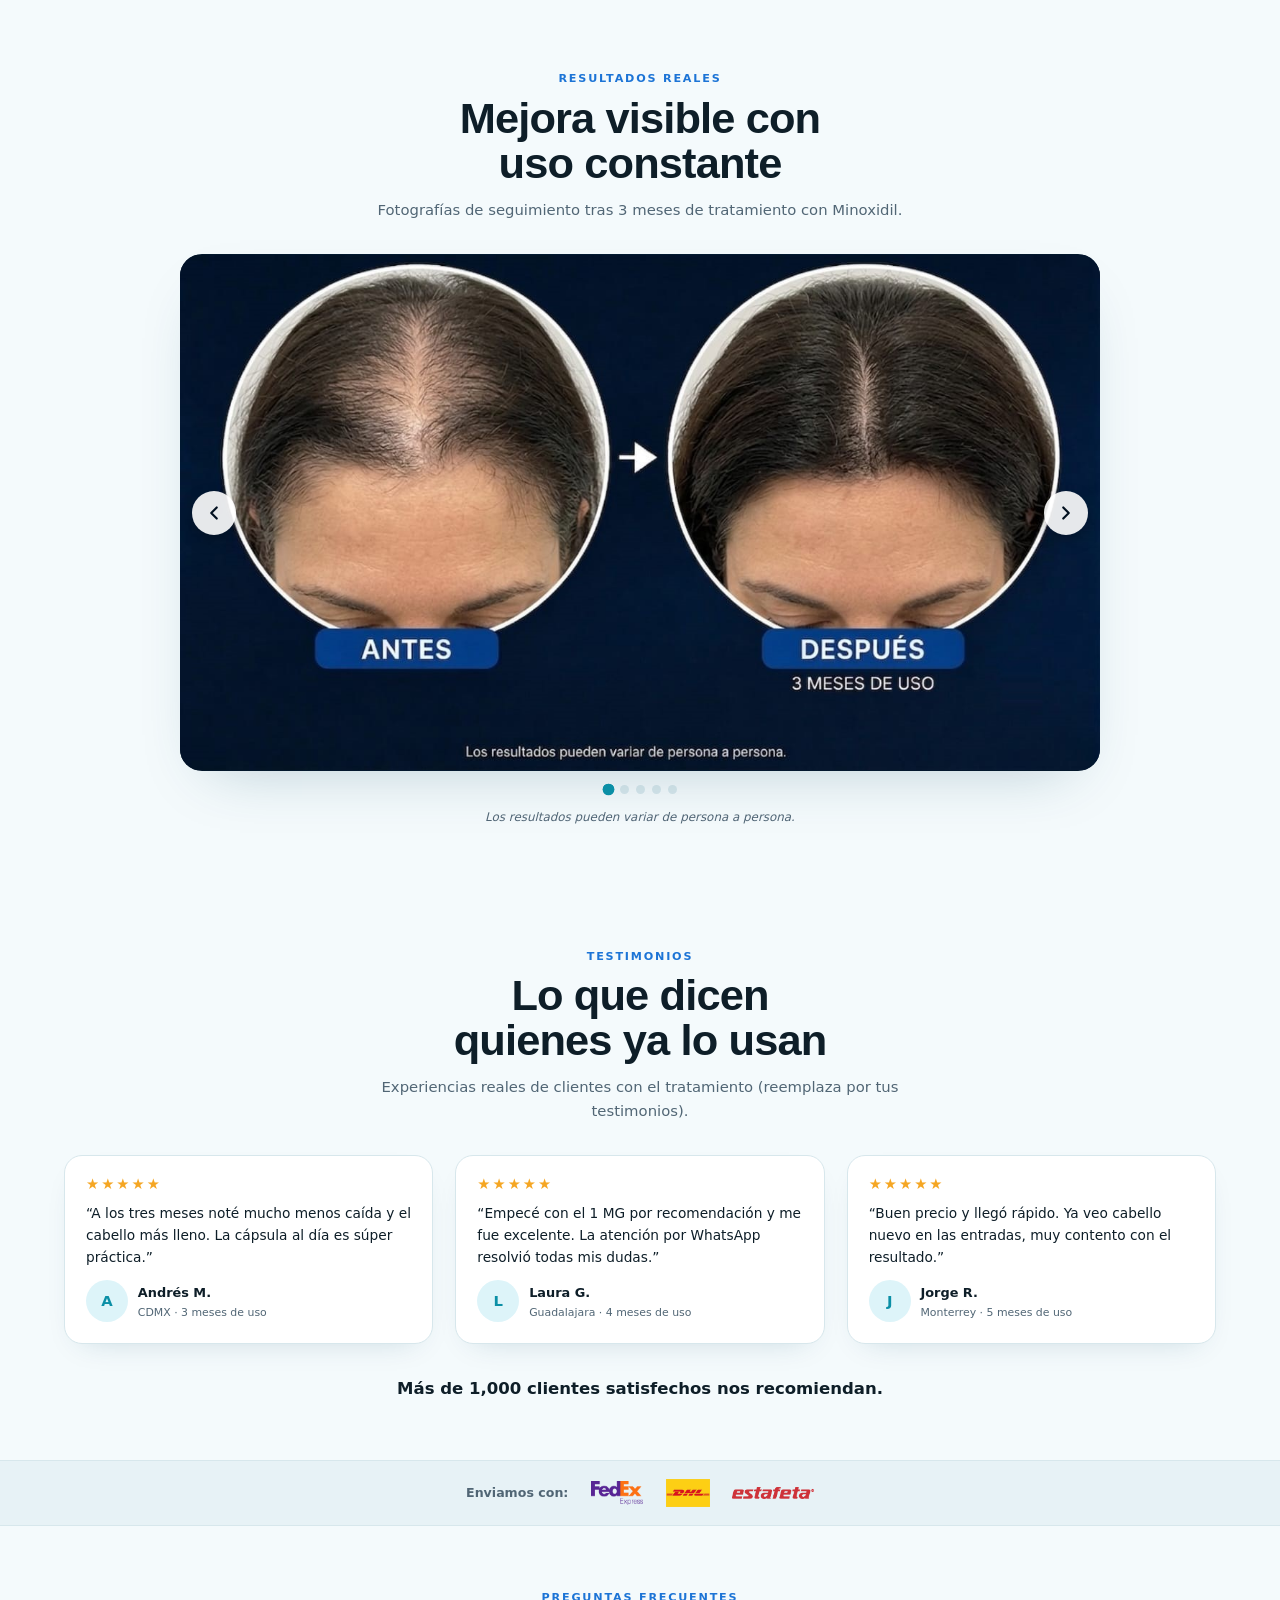
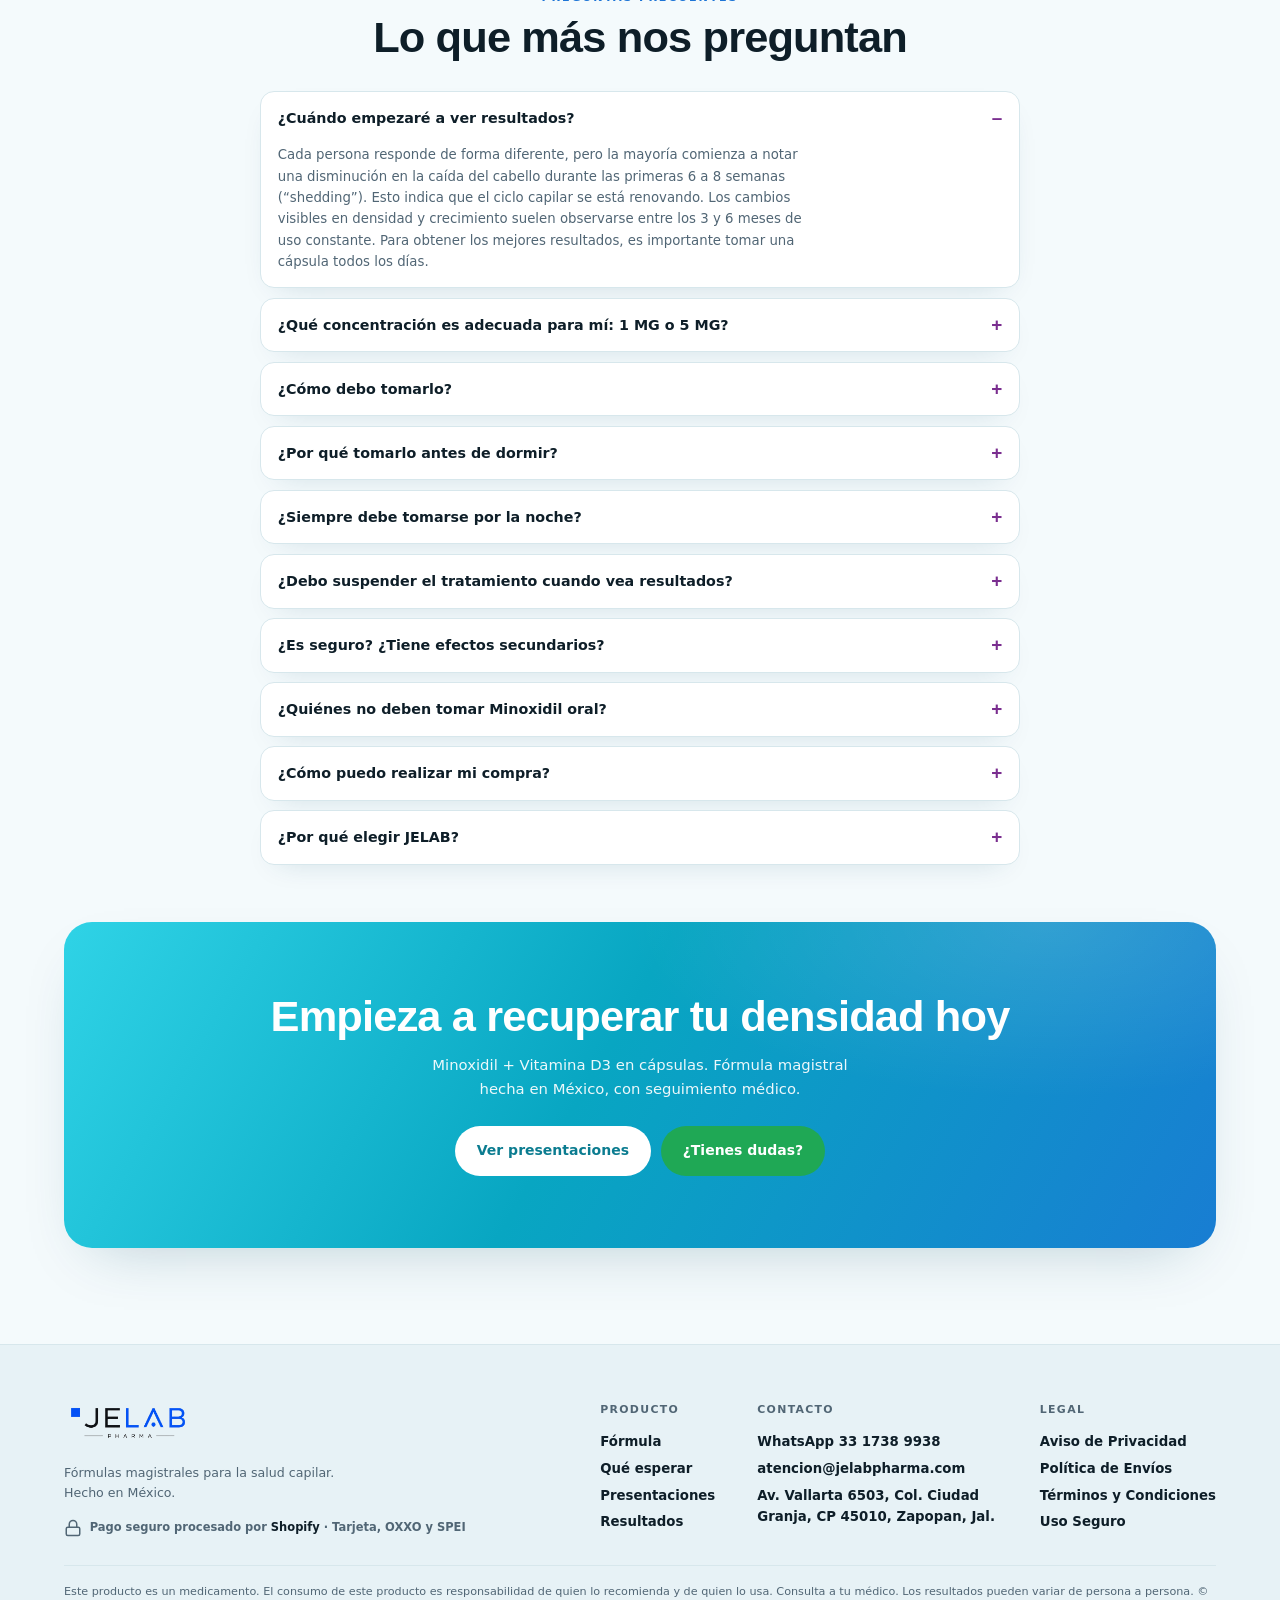
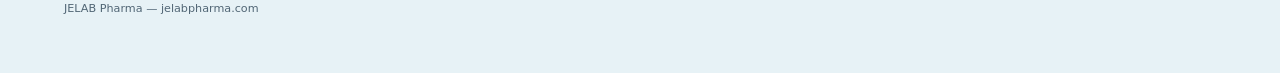
==== commit 07d6de18: "Cambios de copy en Presentaciones + botón WhatsApp (cliente) - Pills de tarjetas: "Concentración alt" ====
--- a/index.html
+++ b/index.html
@@ -206,7 +206,7 @@
   @media (max-width:760px){
     /* respeta el largo real de la imagen vertical (648x1398) */
     .hero{min-height:0;aspect-ratio:648 / 1398}
-    .hero-bg{background-image:url("assets/hero-mobile.jpg");
+    .hero-bg{background-image:url("assets/hero-mobile.png");
       background-position:center top;background-size:cover}
   }
   .hero > .wrap{width:100%}
@@ -284,7 +284,7 @@
   .plan.inicial .pic{background:radial-gradient(80% 70% at 50% 20%, var(--plum-tint), transparent 75%), var(--bg-2)}
   .plan .pic img{height:clamp(140px,22vw,190px);width:auto;object-fit:contain;
     filter:drop-shadow(0 16px 20px rgba(10,70,95,.22))}
-  .plan .tag{display:inline-block;font-weight:800;font-size:.7rem;letter-spacing:.08em;text-transform:uppercase;
+  .plan .tag{display:inline-block;font-weight:800;font-size:.84rem;letter-spacing:.08em;text-transform:uppercase;
     padding:.3rem .65rem;border-radius:999px;margin-bottom:.55rem;color:#fff}
   .plan.alta .tag{background:var(--violet)}
   .plan.inicial .tag{background:var(--plum)}
@@ -688,7 +688,7 @@
       <article class="plan alta">
         <div class="pic"><img src="assets/img04.png" alt="Minoxidil 5 MG de JELAB Pharma" width="508" height="914" loading="lazy"></div>
         <div>
-          <span class="tag">Concentración alta</span>
+          <span class="tag">Minoxidil 5 MG</span>
           <h3>Minoxidil 5 MG</h3>
           <p class="dose">+ Vitamina D3 2000 UI · 60 cápsulas</p>
           <ul>
@@ -704,7 +704,7 @@
       <article class="plan inicial">
         <div class="pic"><img src="assets/img06.png" alt="Minoxidil 1 MG de JELAB Pharma" width="528" height="949" loading="lazy"></div>
         <div>
-          <span class="tag">Concentración inicial</span>
+          <span class="tag">Minoxidil 1 MG</span>
           <h3>Minoxidil 1 MG</h3>
           <p class="dose">+ Vitamina D3 2000 UI · 60 cápsulas</p>
           <ul>
@@ -720,7 +720,7 @@
       <article class="plan doble">
         <div class="pic"><img src="assets/dutasterida.png" alt="Minoxidil + Dutasterida de JELAB Pharma" width="928" height="1695" loading="lazy"></div>
         <div>
-          <span class="tag">Doble acción</span>
+          <span class="tag">Minoxidil 5 mg + Dutasterida 0.5 mg</span>
           <h3>Minoxidil + Dutasterida</h3>
           <p class="dose">5 MG + 0.5 MG · 90 cápsulas</p>
           <ul>
@@ -898,7 +898,7 @@
       <p>Minoxidil + Vitamina D3 en cápsulas. Fórmula magistral hecha en México, con seguimiento médico.</p>
       <div class="cta">
         <a class="btn btn-white" href="#presentaciones">Ver presentaciones</a>
-        <a class="btn btn-wa" href="https://wa.me/523317389938?text=Hola%2C%20quiero%20informes%20de%20Minoxidil%20JELAB" target="_blank" rel="noopener">Pedir por WhatsApp</a>
+        <a class="btn btn-wa" href="https://wa.me/523317389938?text=Hola%2C%20quiero%20informes%20de%20Minoxidil%20JELAB" target="_blank" rel="noopener">¿Tienes dudas?</a>
       </div>
     </div>
   </section>
@@ -1252,6 +1252,7 @@
   "Minoxidil + Vitamina D3 en cápsulas. Fórmula magistral hecha en México, con seguimiento médico.":"Minoxidil + Vitamin D3 capsules. Compounded formula made in Mexico, with medical follow-up.",
   "Ver presentaciones":"See options",
   "Pedir por WhatsApp":"Order via WhatsApp",
+  "¿Tienes dudas?":"Have questions?",
   "Fórmulas magistrales para la salud capilar. Hecho en México.":"Compounded formulas for hair health. Made in Mexico.",
   "Pago seguro procesado por":"Secure payment processed by",
   "· Tarjeta, OXXO y SPEI":"· Card, OXXO and SPEI",
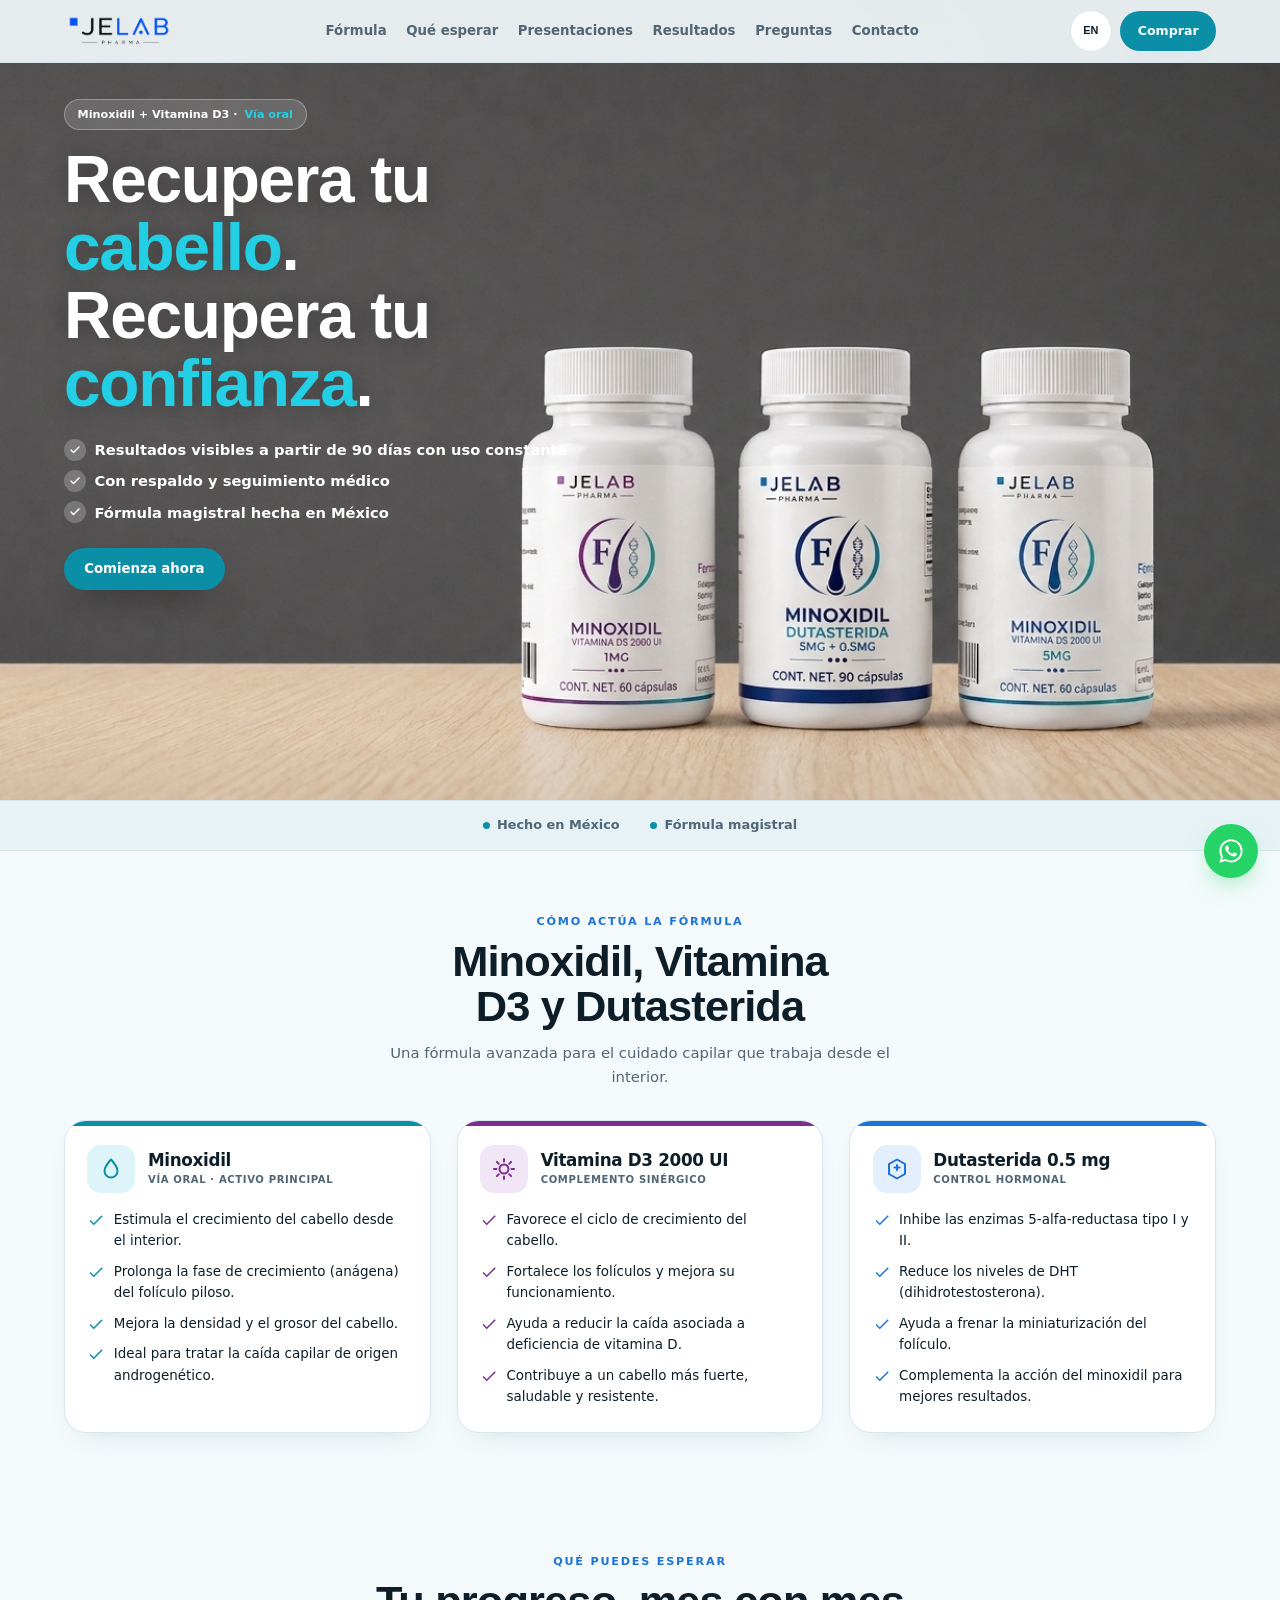
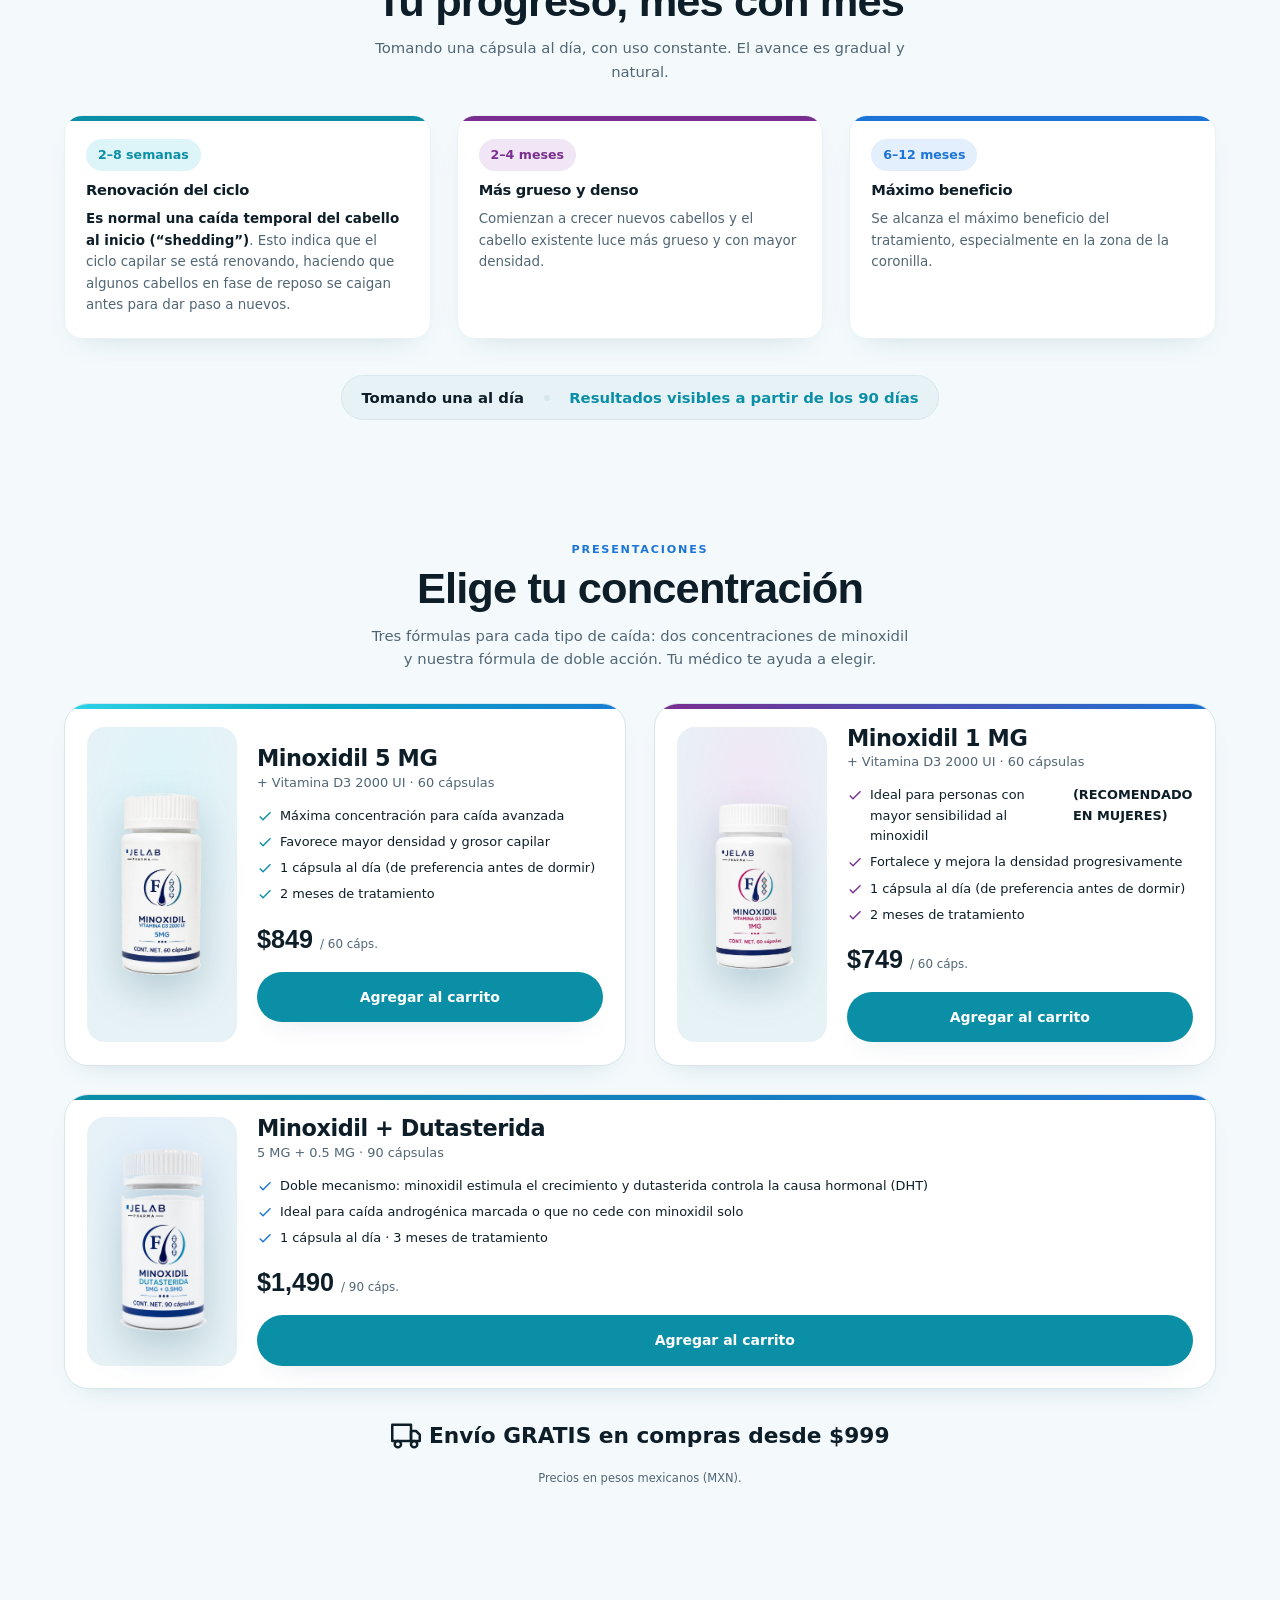
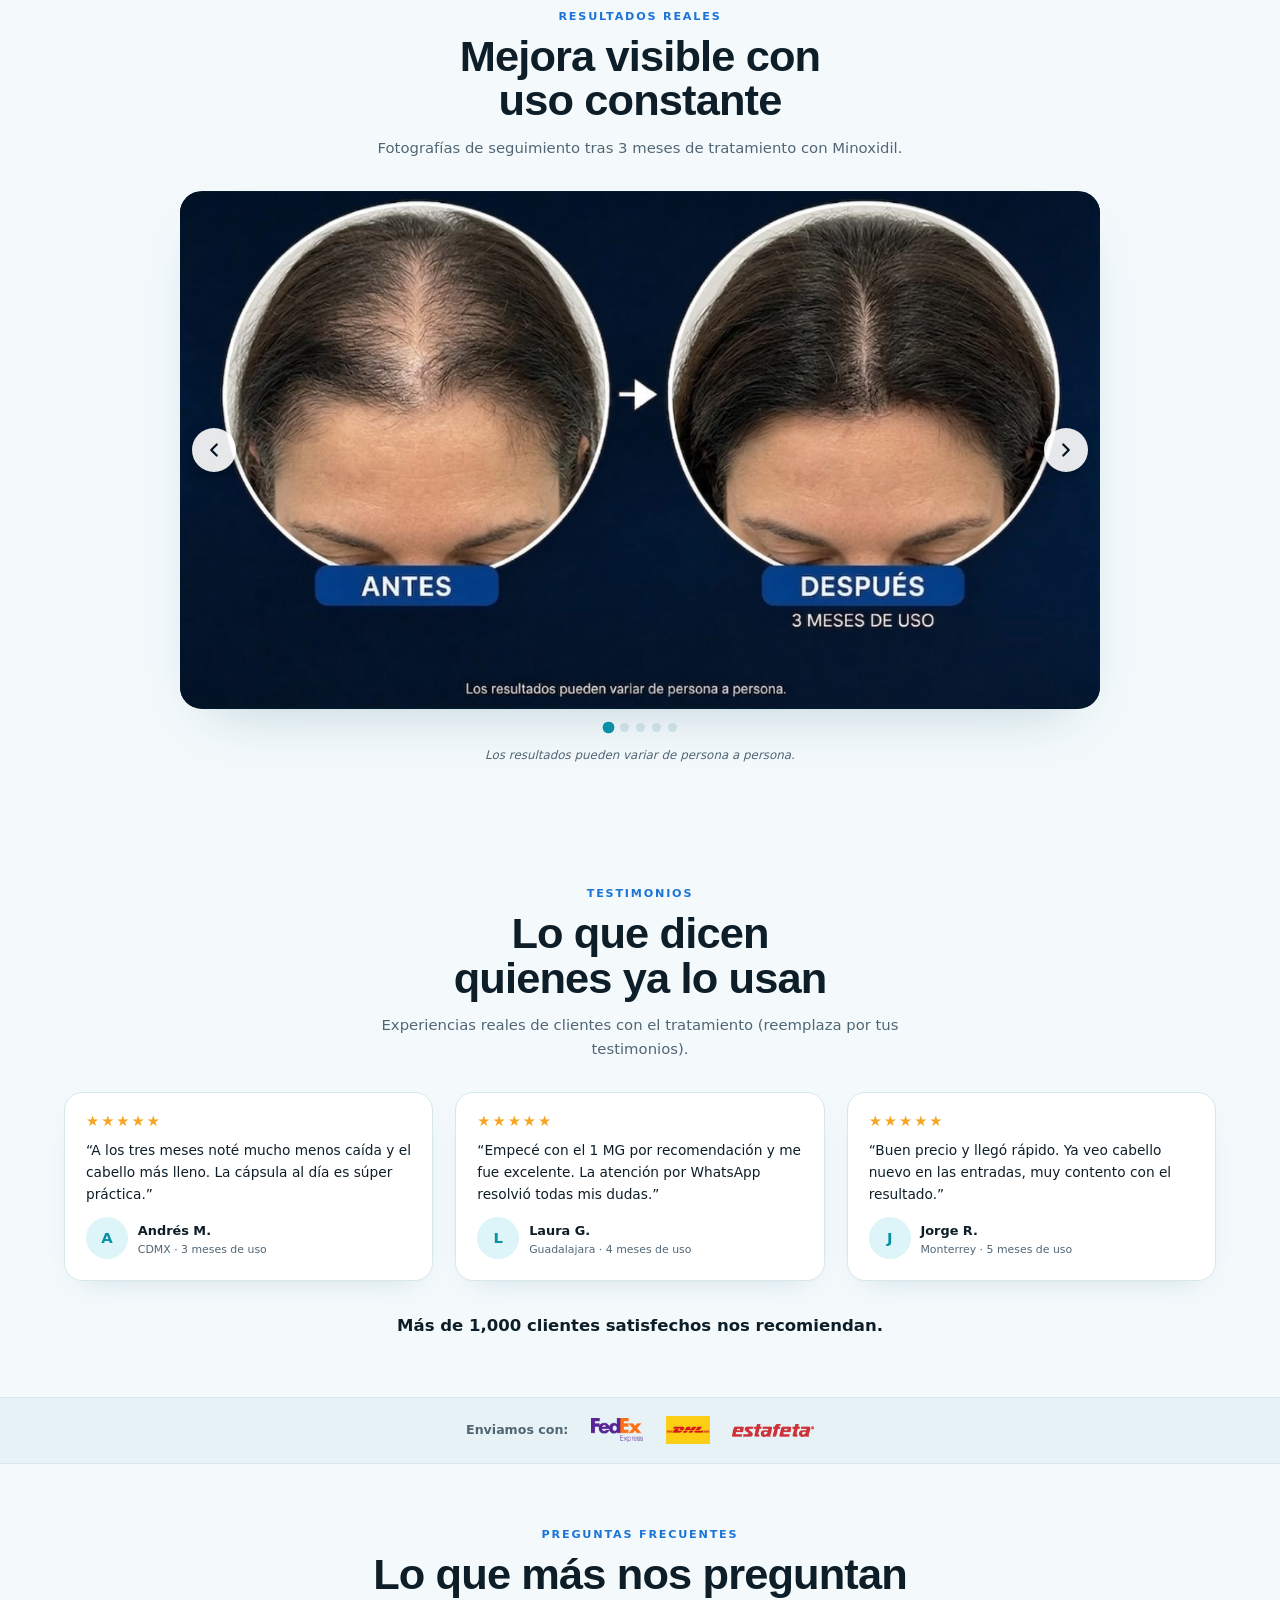
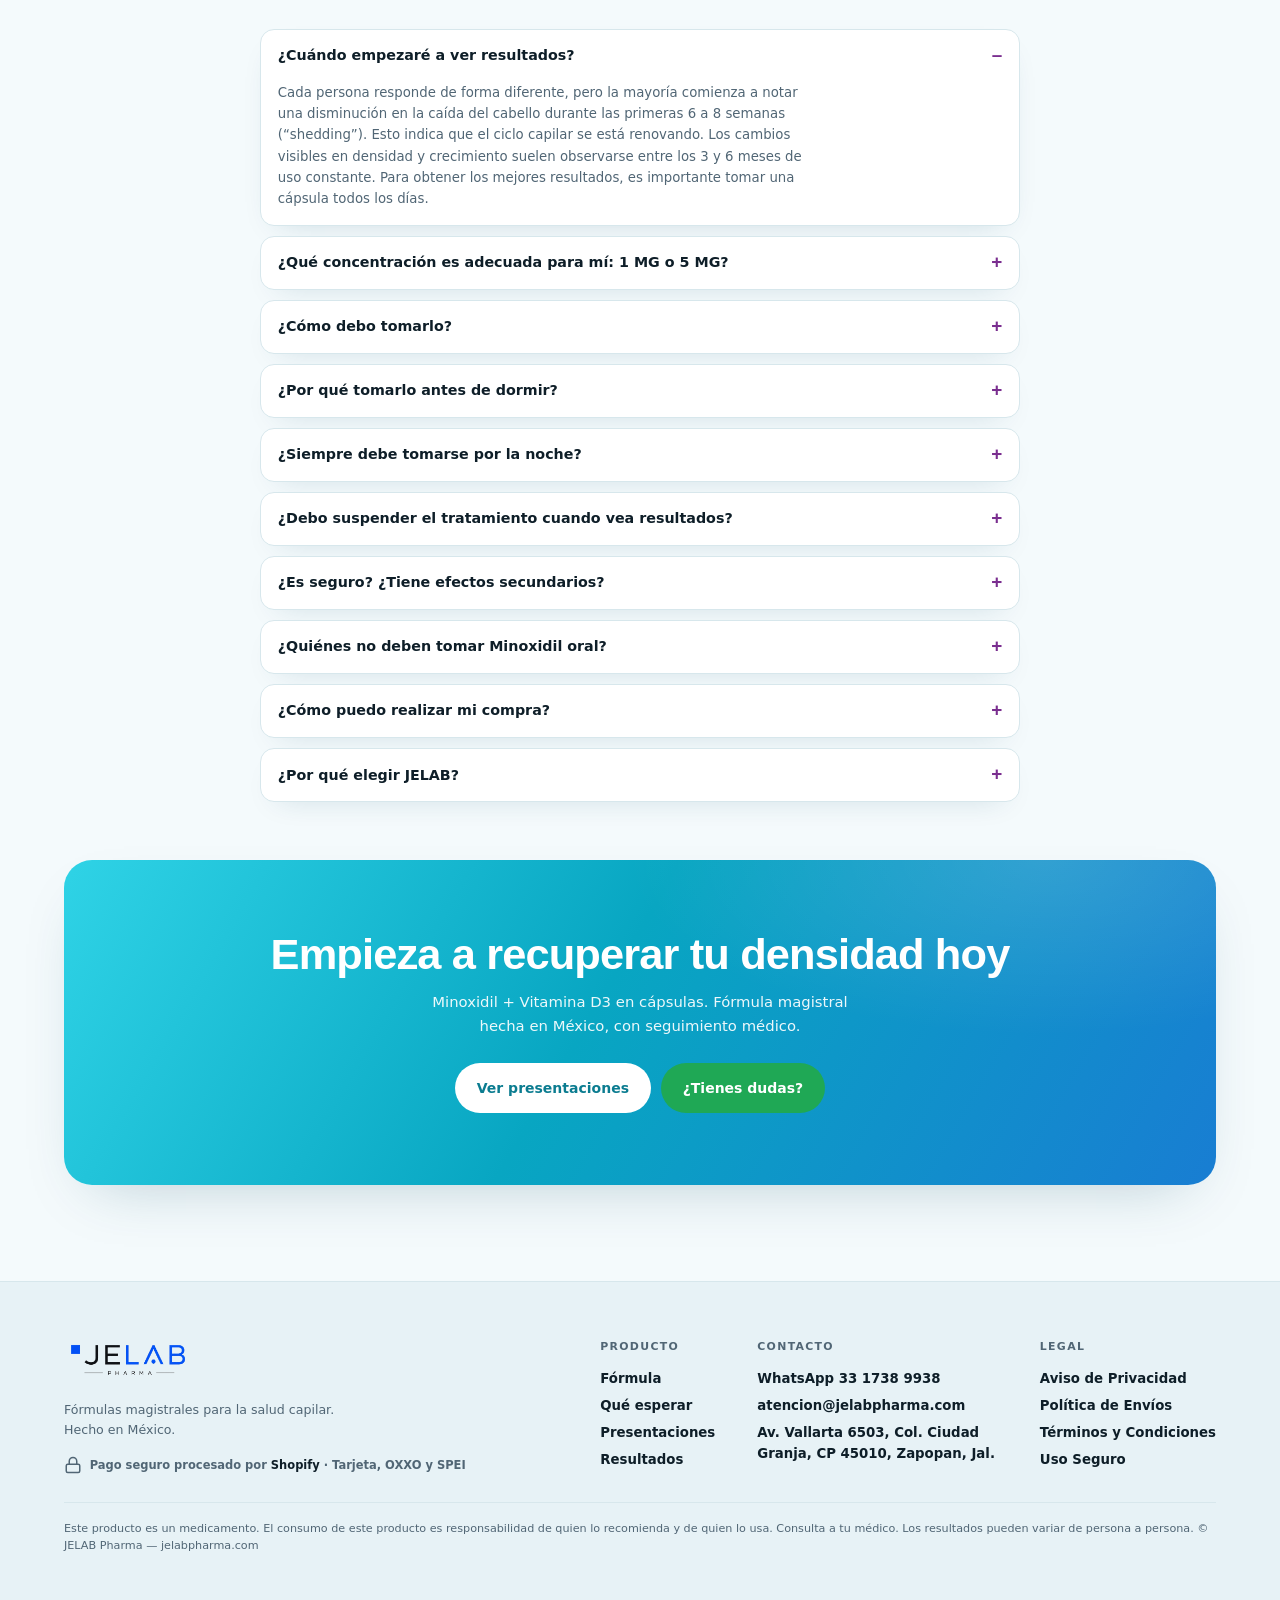
==== commit abc67735: "Presentaciones: quita pills, deja solo el título (más grande) — opción A - Elimina los pills de las " ====
--- a/index.html
+++ b/index.html
@@ -288,7 +288,7 @@
     padding:.3rem .65rem;border-radius:999px;margin-bottom:.55rem;color:#fff}
   .plan.alta .tag{background:var(--violet)}
   .plan.inicial .tag{background:var(--plum)}
-  .plan h3{font-family:var(--sans);font-weight:900;font-size:clamp(1.15rem,2.6vw,1.35rem)}
+  .plan h3{font-family:var(--sans);font-weight:900;font-size:clamp(1.3rem,3vw,1.6rem)}
   .plan .dose{color:var(--ink-2);font-size:clamp(.82rem,1.6vw,.92rem);margin-top:.2rem}
   .plan ul{list-style:none;margin:.85rem 0 1rem;padding:0;display:flex;flex-direction:column;gap:.4rem;
     font-size:clamp(.85rem,1.7vw,.92rem);color:var(--ink)}
@@ -688,7 +688,6 @@
       <article class="plan alta">
         <div class="pic"><img src="assets/img04.png" alt="Minoxidil 5 MG de JELAB Pharma" width="508" height="914" loading="lazy"></div>
         <div>
-          <span class="tag">Minoxidil 5 MG</span>
           <h3>Minoxidil 5 MG</h3>
           <p class="dose">+ Vitamina D3 2000 UI · 60 cápsulas</p>
           <ul>
@@ -704,7 +703,6 @@
       <article class="plan inicial">
         <div class="pic"><img src="assets/img06.png" alt="Minoxidil 1 MG de JELAB Pharma" width="528" height="949" loading="lazy"></div>
         <div>
-          <span class="tag">Minoxidil 1 MG</span>
           <h3>Minoxidil 1 MG</h3>
           <p class="dose">+ Vitamina D3 2000 UI · 60 cápsulas</p>
           <ul>
@@ -720,7 +718,6 @@
       <article class="plan doble">
         <div class="pic"><img src="assets/dutasterida.png" alt="Minoxidil + Dutasterida de JELAB Pharma" width="928" height="1695" loading="lazy"></div>
         <div>
-          <span class="tag">Minoxidil 5 mg + Dutasterida 0.5 mg</span>
           <h3>Minoxidil + Dutasterida</h3>
           <p class="dose">5 MG + 0.5 MG · 90 cápsulas</p>
           <ul>
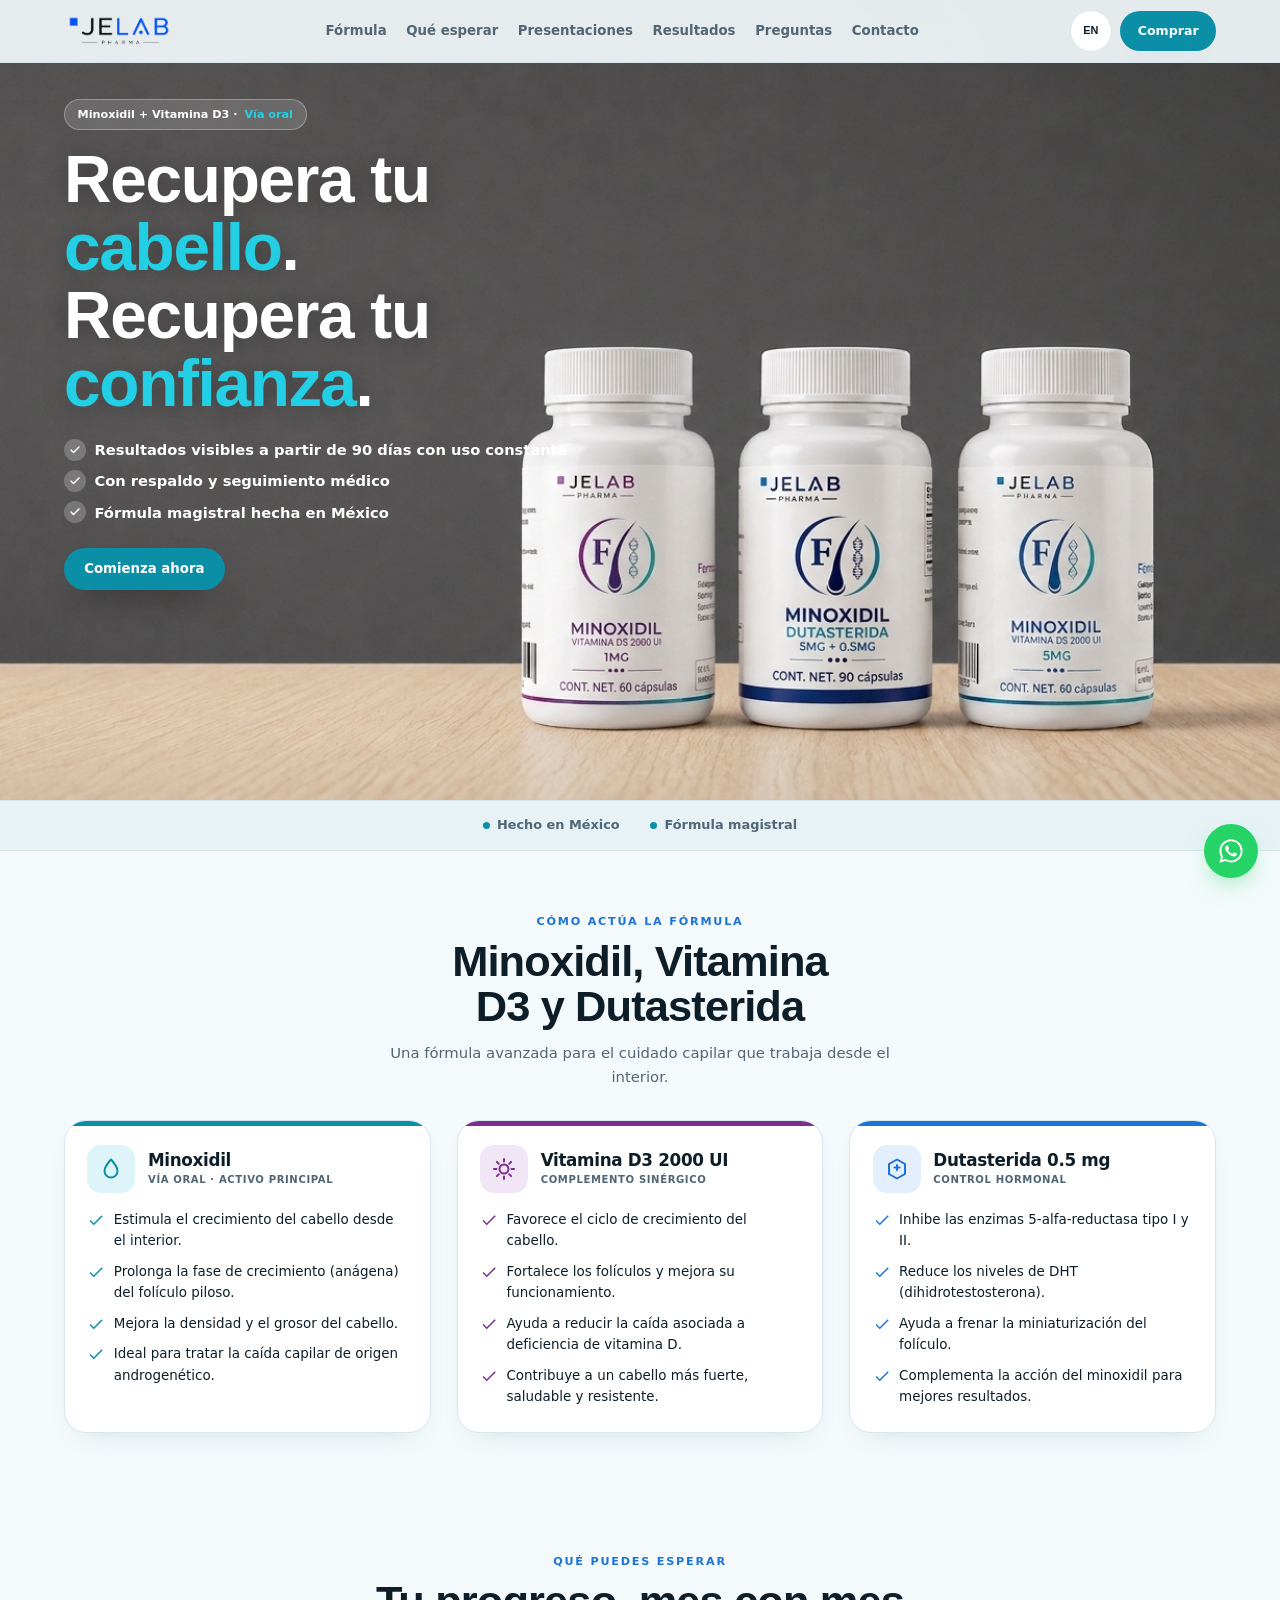
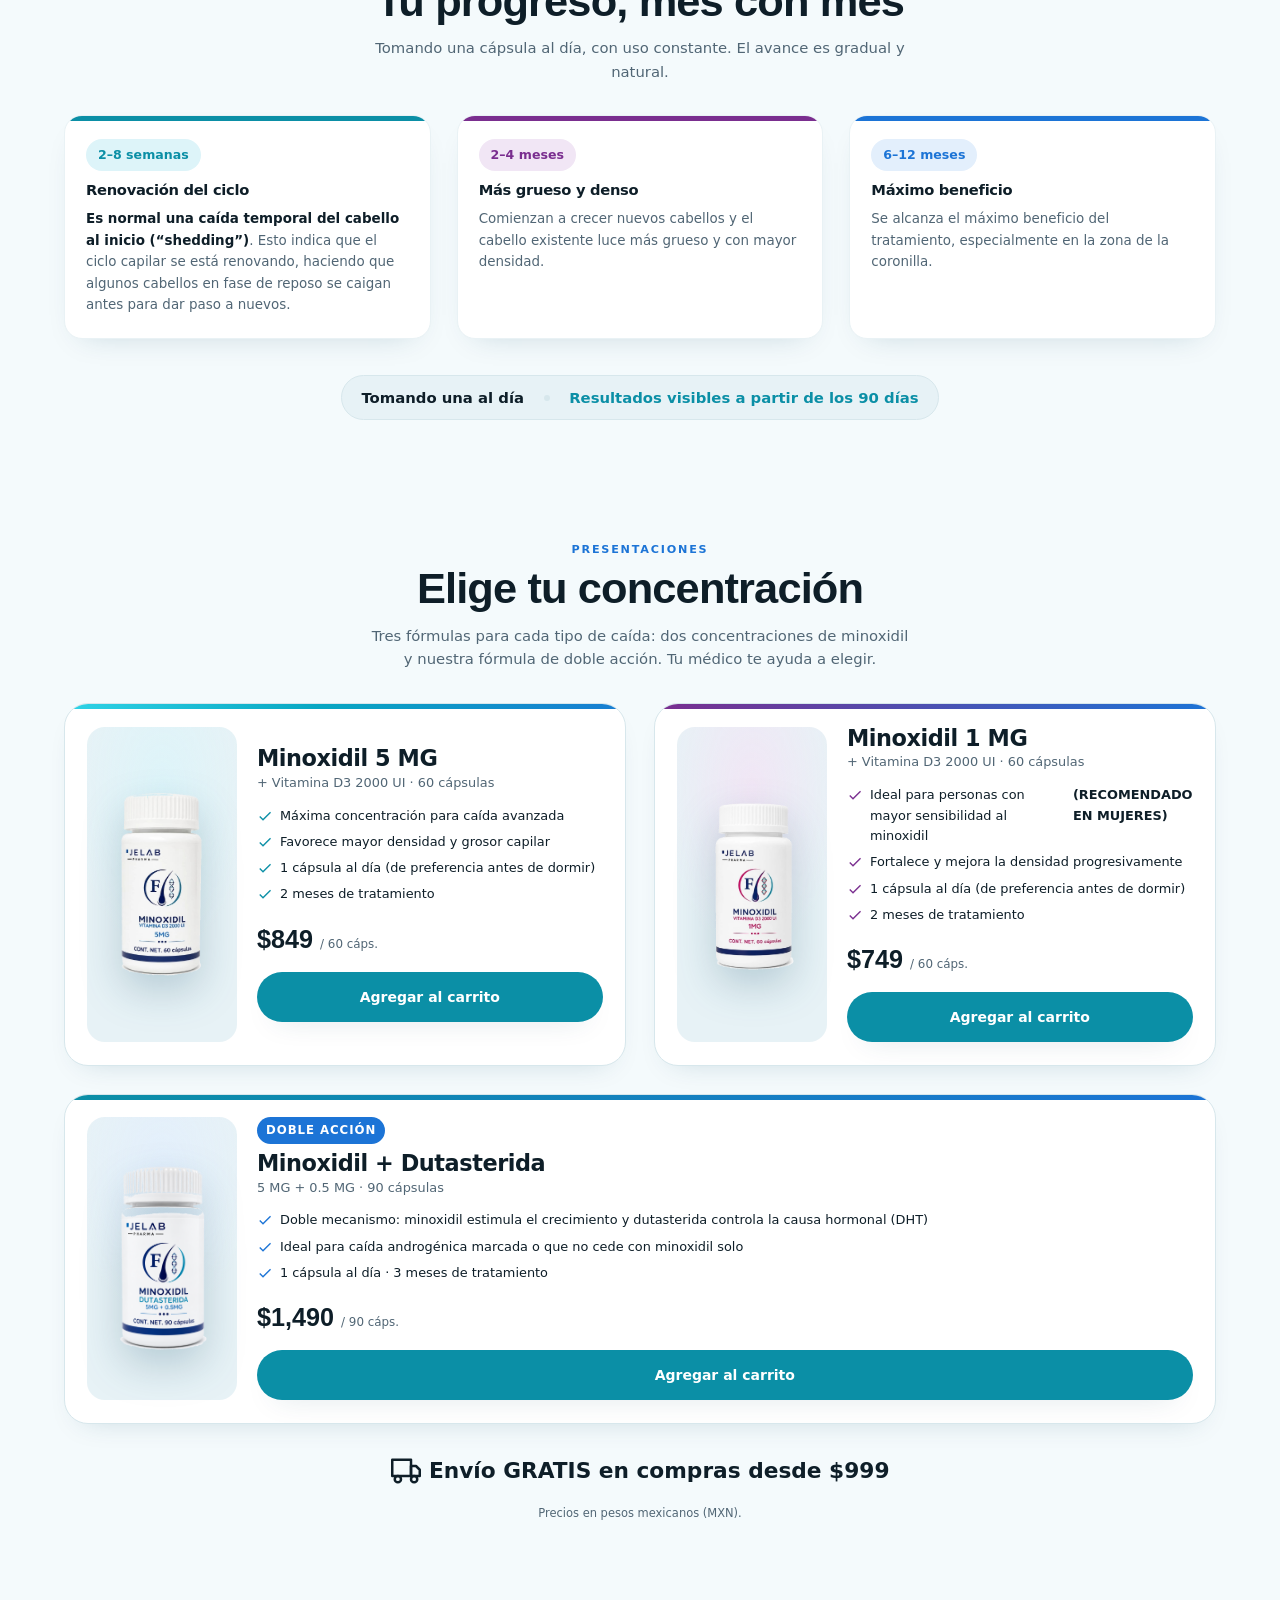
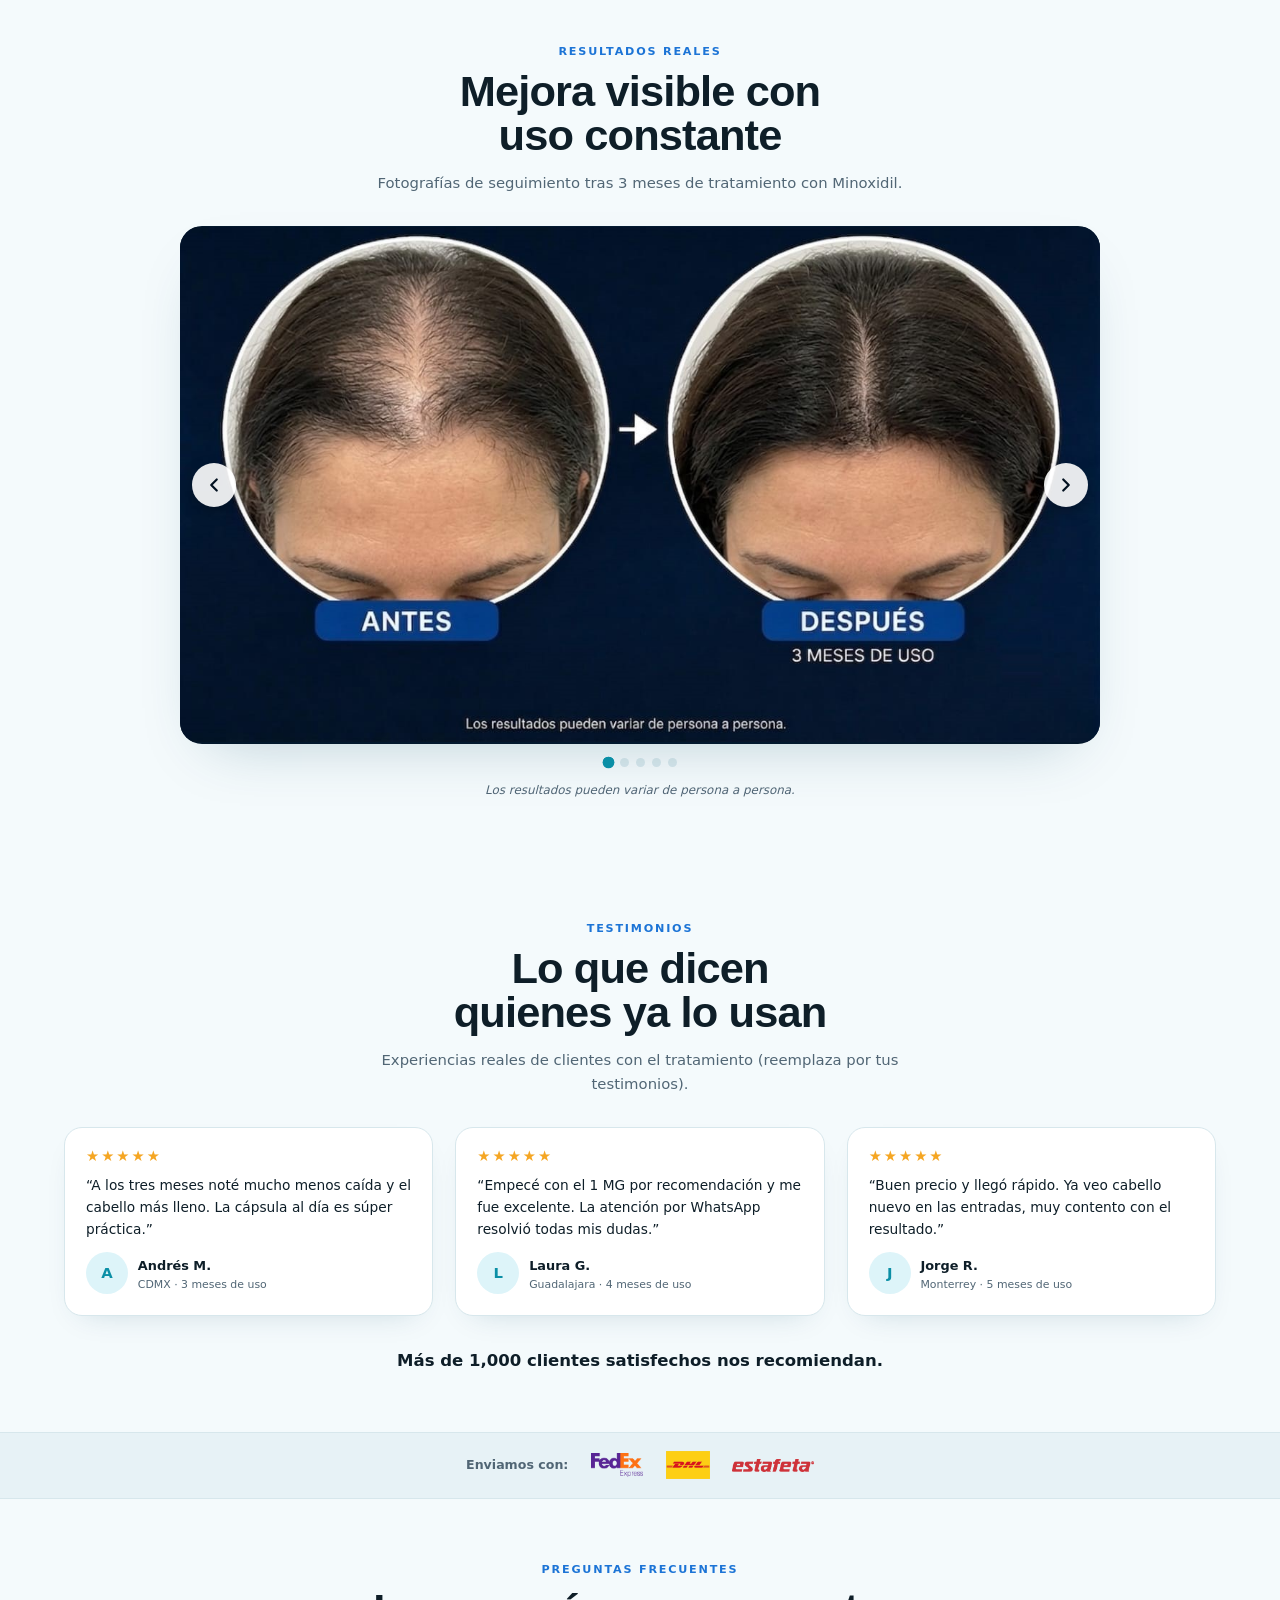
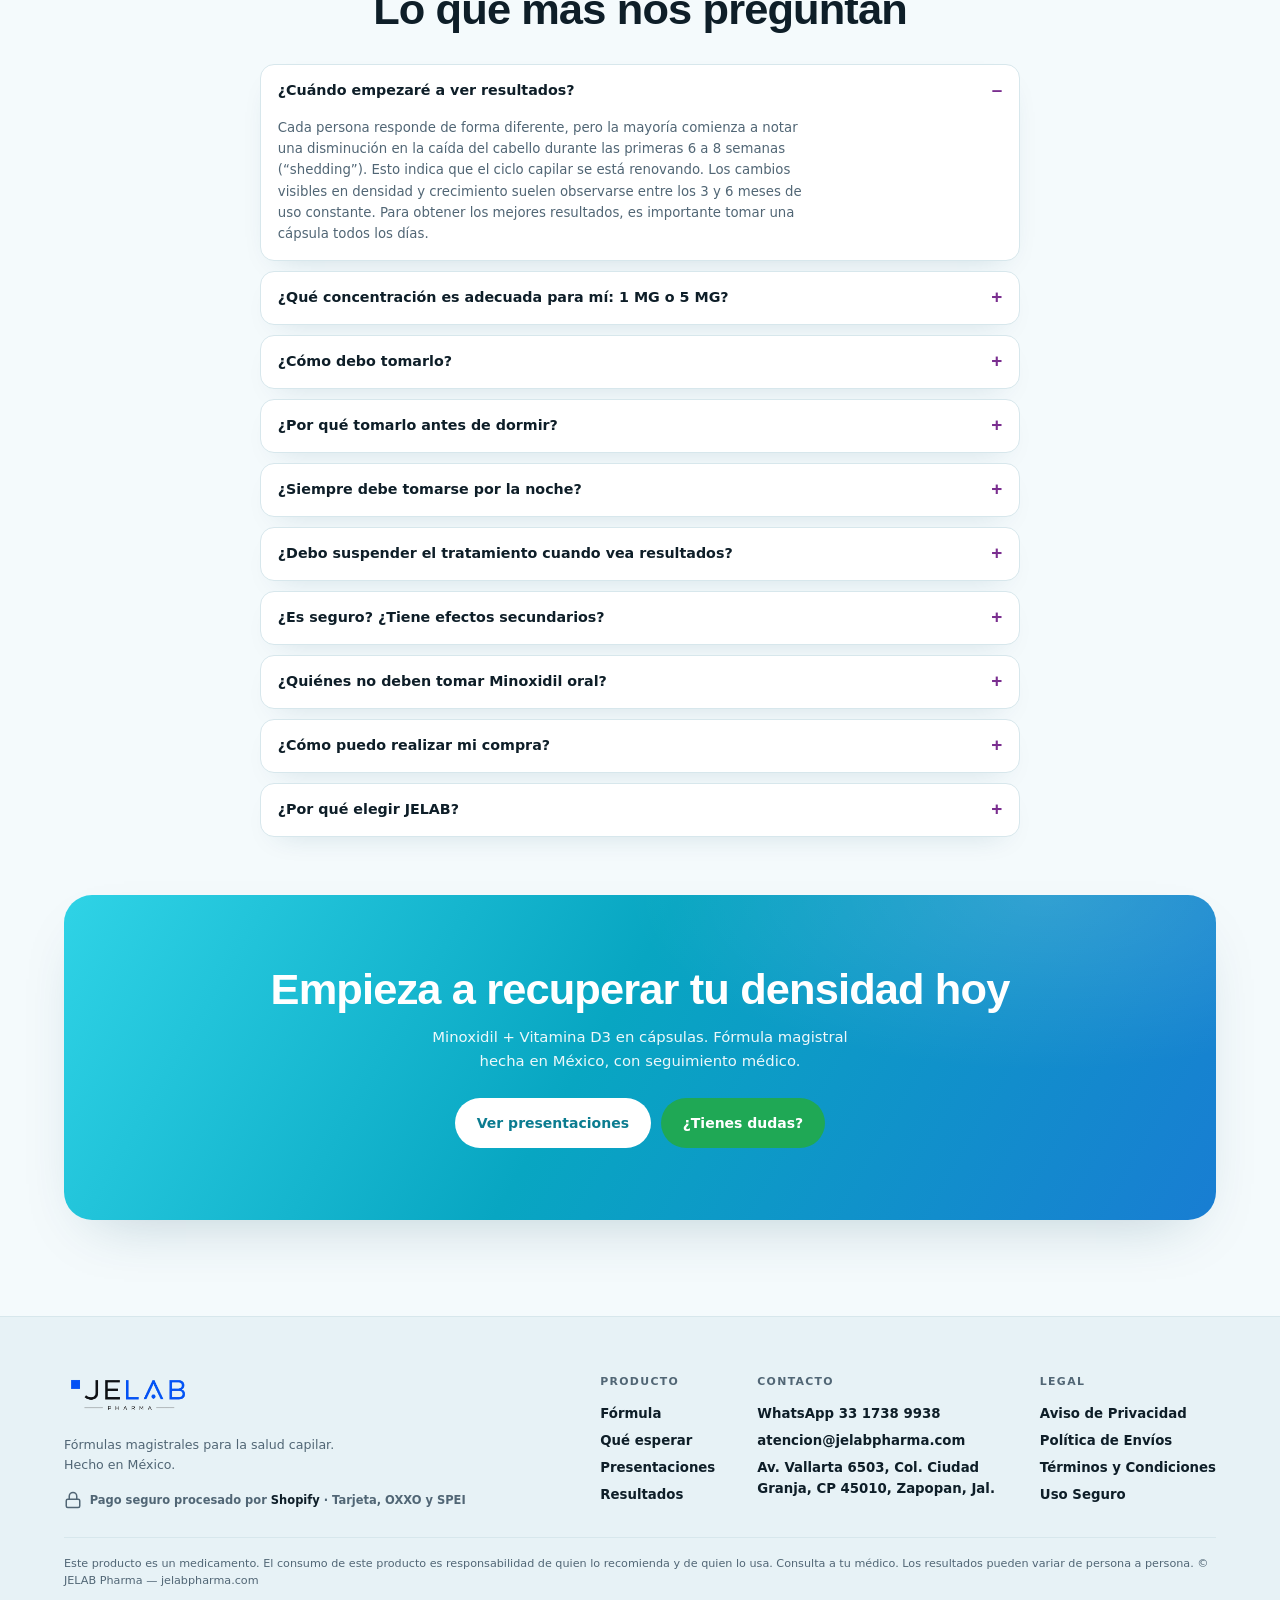
==== commit 8ba44e0d: "Quita pills de concentración en tienda; re-agrega Doble acción en landing - tienda.html: min5/min1 s" ====
--- a/index.html
+++ b/index.html
@@ -718,6 +718,7 @@
       <article class="plan doble">
         <div class="pic"><img src="assets/dutasterida.png" alt="Minoxidil + Dutasterida de JELAB Pharma" width="928" height="1695" loading="lazy"></div>
         <div>
+          <span class="tag">Doble acción</span>
           <h3>Minoxidil + Dutasterida</h3>
           <p class="dose">5 MG + 0.5 MG · 90 cápsulas</p>
           <ul>
